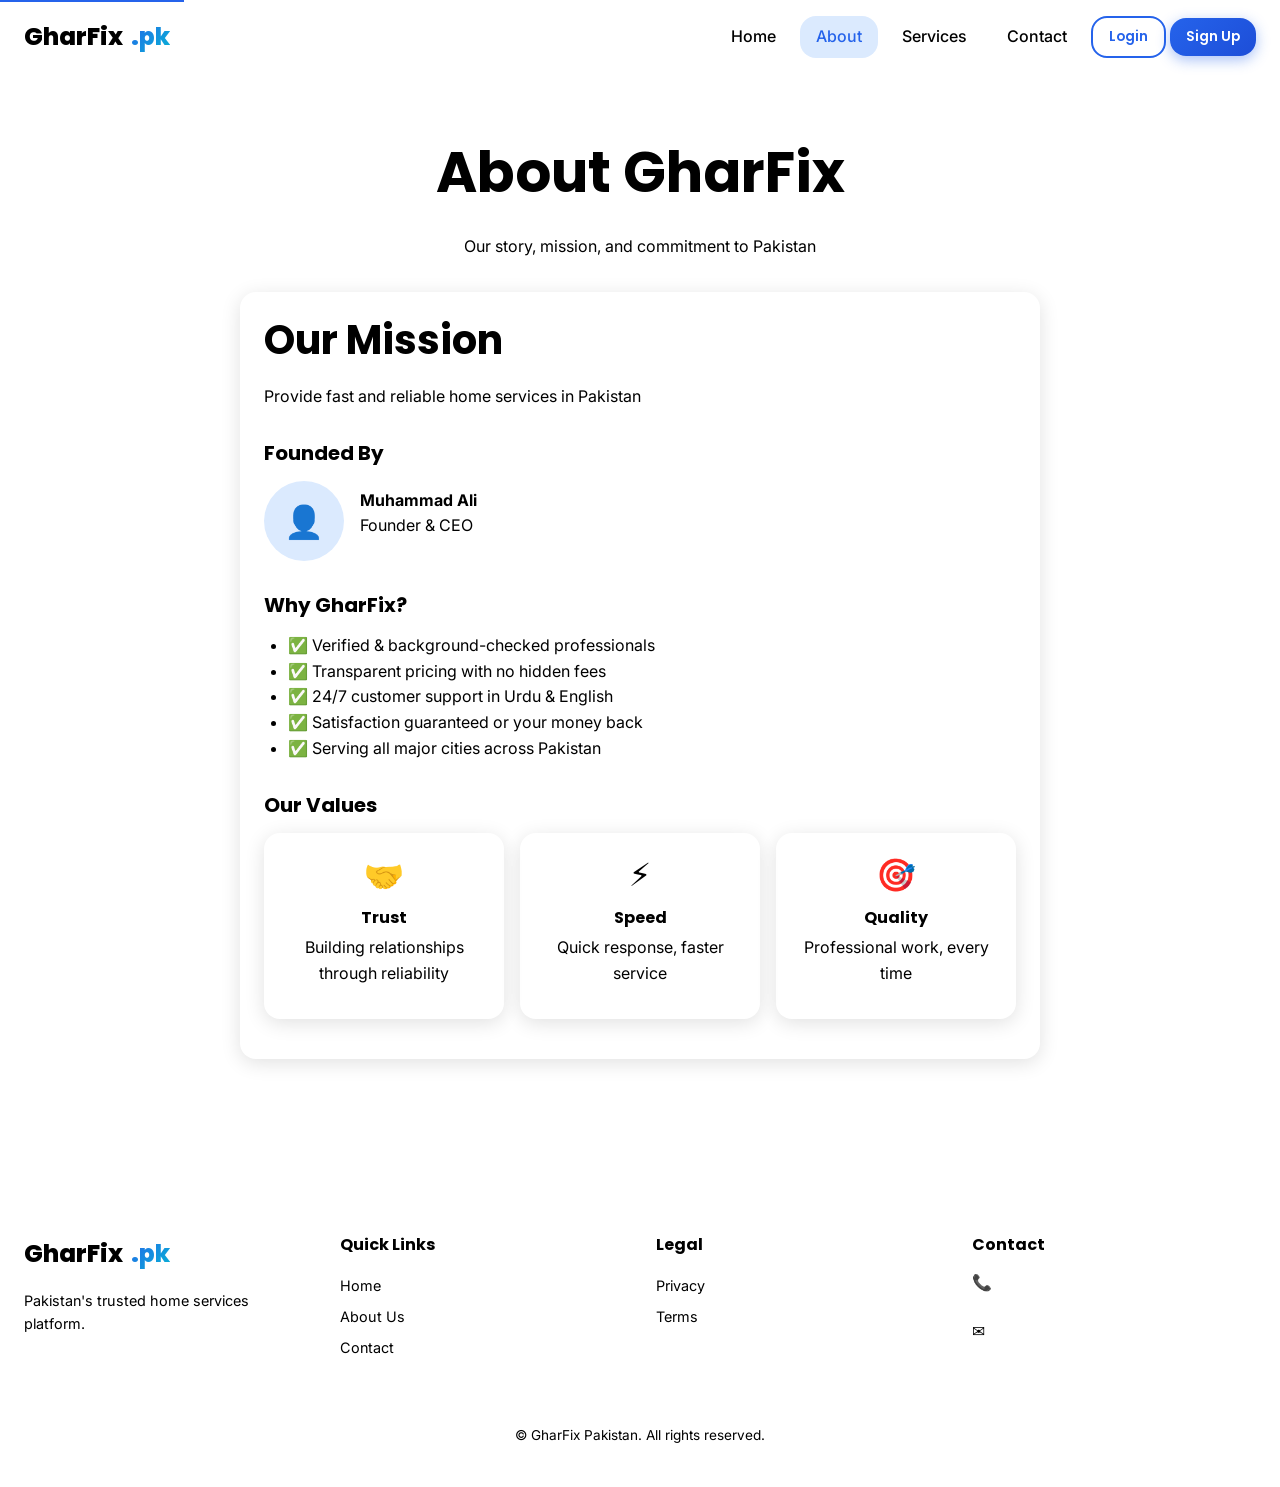
==== about.html @ e9ee690d "Create about.html" ====
<!DOCTYPE html>
<html lang="en-PK">
<head>
  <meta charset="UTF-8">
  <meta name="viewport" content="width=device-width, initial-scale=1.0">
  <title>About Us – GharFix Pakistan</title>
  <meta name="description" content="Learn about GharFix Pakistan's mission to provide fast, reliable home services across Pakistan.">
  
  <link rel="icon" type="image/png" href="assets/images/favicon.png">
  <link href="https://fonts.googleapis.com/css2?family=Inter:wght@400;500;600;700&family=Poppins:wght@600;700;800&display=swap" rel="stylesheet">
  <link rel="stylesheet" href="style.css">
</head>
<body>
  <a href="#main" class="skip-link">Skip to main content</a>
  <div id="toast" role="status" aria-live="polite"></div>
  
  <!-- Navigation (Same as index.html - copy navbar section) -->
  <nav class="navbar" role="navigation" aria-label="Main navigation">
    <div class="container nav-container">
      <a href="index.html" class="logo">
        <img src="assets/images/logo.png" alt="GharFix" class="logo-img" onerror="this.style.display='none'">
        GharFix<span>.pk</span>
      </a>
      <button class="mobile-toggle" id="mobileToggle" aria-label="Toggle menu">☰</button>
      <div class="nav-links" id="navLinks">
        <a href="index.html" class="nav-link">Home</a>
        <a href="about.html" class="nav-link active">About</a>
        <a href="index.html#services" class="nav-link">Services</a>
        <a href="contact.html" class="nav-link">Contact</a>
        <span id="guestNav">
          <a href="login.html" class="btn btn-sm btn-outline">Login</a>
          <a href="signup.html" class="btn btn-sm btn-primary">Sign Up</a>
        </span>
        <span id="userNav" class="hidden">
          <a href="dashboard.html" class="nav-link">Dashboard</a>
          <a href="profile.html" class="nav-link" id="userName">Profile</a>
          <a href="admin-dashboard.html" id="adminLink" class="nav-link hidden">Admin</a>
          <button class="btn btn-sm btn-outline" id="themeToggle">🌓</button>
          <a href="#" id="logoutBtn" class="btn btn-sm btn-danger">Logout</a>
        </span>
      </div>
    </div>
  </nav>
  
  <main id="main">
    <section class="section">
      <div class="container">
        <div class="text-center mb-4">
          <h1>About GharFix</h1>
          <p class="text-muted">Our story, mission, and commitment to Pakistan</p>
        </div>
        
        <div class="card glass" style="max-width: 800px; margin: 0 auto;">
          <h2>Our Mission</h2>
          <p id="founderMission" class="text-muted">Provide fast and reliable home services in Pakistan</p>
          
          <h3 class="mt-4">Founded By</h3>
          <div style="display: flex; align-items: center; gap: 1rem; margin: 1rem 0;">
            <div style="width: 80px; height: 80px; border-radius: 50%; background: var(--primary-light); display: flex; align-items: center; justify-content: center; font-size: 2rem;">👤</div>
            <div>
              <strong id="founderName">Muhammad Ali</strong>
              <p class="text-muted mb-0">Founder & CEO</p>
            </div>
          </div>
          
          <h3 class="mt-4">Why GharFix?</h3>
          <ul style="padding-left: 1.5rem; margin: 1rem 0;">
            <li>✅ Verified & background-checked professionals</li>
            <li>✅ Transparent pricing with no hidden fees</li>
            <li>✅ 24/7 customer support in Urdu & English</li>
            <li>✅ Satisfaction guaranteed or your money back</li>
            <li>✅ Serving all major cities across Pakistan</li>
          </ul>
          
          <h3 class="mt-4">Our Values</h3>
          <div style="display: grid; grid-template-columns: repeat(auto-fit, minmax(200px, 1fr)); gap: 1rem; margin: 1rem 0;">
            <div class="card" style="text-align: center; padding: 1rem;">
              <span style="font-size: 2rem;">🤝</span>
              <h4 style="margin: 0.5rem 0;">Trust</h4>
              <p class="text-muted text-sm mb-0">Building relationships through reliability</p>
            </div>
            <div class="card" style="text-align: center; padding: 1rem;">
              <span style="font-size: 2rem;">⚡</span>
              <h4 style="margin: 0.5rem 0;">Speed</h4>
              <p class="text-muted text-sm mb-0">Quick response, faster service</p>
            </div>
            <div class="card" style="text-align: center; padding: 1rem;">
              <span style="font-size: 2rem;">🎯</span>
              <h4 style="margin: 0.5rem 0;">Quality</h4>
              <p class="text-muted text-sm mb-0">Professional work, every time</p>
            </div>
          </div>
        </div>
      </div>
    </section>
  </main>
  
  <!-- Footer (Same as index.html) -->
  <footer class="footer">
    <div class="container">
      <div class="footer-grid">
        <div class="footer-brand">
          <a href="index.html" class="logo">GharFix<span>.pk</span></a>
          <p>Pakistan's trusted home services platform.</p>
        </div>
        <div class="footer-links">
          <h4>Quick Links</h4>
          <a href="index.html">Home</a>
          <a href="about.html">About Us</a>
          <a href="contact.html">Contact</a>
        </div>
        <div class="footer-links">
          <h4>Legal</h4>
          <a href="privacy.html">Privacy</a>
          <a href="terms.html">Terms</a>
        </div>
        <div class="footer-links">
          <h4>Contact</h4>
          <p>📞 <a href="tel:+923441695860" data-phone></a></p>
          <p>✉️ <a href="mailto:muhammadalikn53@gmail.com" data-email></a></p>
        </div>
      </div>
      <div class="footer-bottom">
        <p>&copy; <span id="currentYear"></span> GharFix Pakistan. All rights reserved.</p>
      </div>
    </div>
  </footer>
  
  <script type="module">
    import { initFirebase } from './app.js';
    await initFirebase();
    import { initApp } from './app.js';
    document.getElementById('currentYear').textContent = new Date().getFullYear();
  </script>
  <script type="module" src="app.js"></script>
</body>
</html>
---- style.css ----
/* ========================================
   GHARFIX PAKISTAN - Premium SaaS UI
   Uber/Airbnb Style with Glassmorphism
   ======================================== */

:root {
  /* Brand Colors */
  --primary: #2563EB;
  --primary-dark: #1D4ED8;
  --primary-light: #DBEAFE;
  --accent: #06B6D4;
  --accent-dark: #0891B2;
  
  /* Dark Theme */
  --dark-bg: #0F172A;
  --dark-surface: #1E293B;
  --dark-border: #334155;
  --dark-text: #F1F5F9;
  --dark-text-sec: #94A3B8;
  
  /* Light Theme */
  --light-bg: #F8FAFC;
  --light-surface: #FFFFFF;
  --light-border: #E2E8F0;
  --light-text: #0F172A;
  --light-text-sec: #64748B;
  
  /* Glassmorphism */
  --glass-bg: rgba(255, 255, 255, 0.1);
  --glass-border: rgba(255, 255, 255, 0.2);
  --glass-shadow: 0 8px 32px rgba(0, 0, 0, 0.1);
  
  /* UI Variables */
  --radius: 16px;
  --radius-lg: 24px;
  --shadow-sm: 0 2px 8px rgba(0, 0, 0, 0.08);
  --shadow: 0 4px 20px rgba(0, 0, 0, 0.12);
  --shadow-lg: 0 8px 40px rgba(0, 0, 0, 0.2);
  --transition: all 0.3s cubic-bezier(0.4, 0, 0.2, 1);
  
  /* Typography */
  --font-display: 'Poppins', system-ui, -apple-system, sans-serif;
  --font-body: 'Inter', system-ui, -apple-system, sans-serif;
}

/* Dark Theme Override */
[data-theme="dark"] {
  --bg: var(--dark-bg);
  --surface: var(--dark-surface);
  --border: var(--dark-border);
  --text: var(--dark-text);
  --text-sec: var(--dark-text-sec);
  --glass-bg: rgba(30, 41, 59, 0.7);
  --glass-border: rgba(51, 65, 85, 0.5);
}

[data-theme="light"] {
  --bg: var(--light-bg);
  --surface: var(--light-surface);
  --border: var(--light-border);
  --text: var(--light-text);
  --text-sec: var(--light-text-sec);
}

/* Base Reset */
*, *::before, *::after {
  box-sizing: border-box;
  margin: 0;
  padding: 0;
}

html {
  scroll-behavior: smooth;
  scroll-padding-top: 80px;
}

body {
  font-family: var(--font-body);
  background: var(--bg);
  color: var(--text);
  line-height: 1.6;
  transition: var(--transition);
  min-height: 100vh;
  -webkit-font-smoothing: antialiased;
}

/* Typography */
h1, h2, h3, h4, h5, h6 {
  font-family: var(--font-display);
  font-weight: 700;
  line-height: 1.2;
  margin-bottom: 0.5em;
}

h1 { font-size: clamp(2rem, 5vw, 3.5rem); }
h2 { font-size: clamp(1.5rem, 4vw, 2.5rem); }
h3 { font-size: 1.25rem; }

p { margin-bottom: 1rem; color: var(--text-sec); }

a {
  color: var(--primary);
  text-decoration: none;
  transition: var(--transition);
}

a:hover { color: var(--primary-dark); }

/* Utility Classes */
.container {
  width: 100%;
  max-width: 1280px;
  margin: 0 auto;
  padding: 0 1.5rem;
}

.text-center { text-align: center; }
.text-primary { color: var(--primary); }
.text-accent { color: var(--accent); }
.text-muted { color: var(--text-sec); }
.font-display { font-family: var(--font-display); }

.hidden { display: none !important; }
.sr-only {
  position: absolute;
  width: 1px;
  height: 1px;
  padding: 0;
  margin: -1px;
  overflow: hidden;
  clip: rect(0, 0, 0, 0);
  white-space: nowrap;
  border: 0;
}

/* Spacing */
.section { padding: 4rem 0; }
.section-sm { padding: 2.5rem 0; }
.mb-1 { margin-bottom: 0.5rem; }
.mb-2 { margin-bottom: 1rem; }
.mb-3 { margin-bottom: 1.5rem; }
.mb-4 { margin-bottom: 2rem; }
.mt-1 { margin-top: 0.5rem; }
.mt-2 { margin-top: 1rem; }
.mt-3 { margin-top: 1.5rem; }
.mt-4 { margin-top: 2rem; }

/* Glassmorphism Cards */
.glass {
  background: var(--glass-bg);
  backdrop-filter: blur(12px);
  -webkit-backdrop-filter: blur(12px);
  border: 1px solid var(--glass-border);
  border-radius: var(--radius);
  box-shadow: var(--glass-shadow);
}

.card {
  background: var(--surface);
  border: 1px solid var(--border);
  border-radius: var(--radius);
  padding: 1.5rem;
  box-shadow: var(--shadow);
  transition: var(--transition);
}

.card:hover {
  transform: translateY(-4px);
  box-shadow: var(--shadow-lg);
}

/* Buttons */
.btn {
  display: inline-flex;
  align-items: center;
  justify-content: center;
  gap: 0.5rem;
  padding: 0.75rem 1.5rem;
  font-family: var(--font-display);
  font-weight: 600;
  font-size: 0.95rem;
  border-radius: var(--radius);
  border: none;
  cursor: pointer;
  transition: var(--transition);
  text-decoration: none;
}

.btn-primary {
  background: linear-gradient(135deg, var(--primary), var(--primary-dark));
  color: white;
  box-shadow: 0 4px 14px rgba(37, 99, 235, 0.4);
}

.btn-primary:hover {
  transform: translateY(-2px);
  box-shadow: 0 6px 20px rgba(37, 99, 235, 0.6);
}

.btn-accent {
  background: linear-gradient(135deg, var(--accent), var(--accent-dark));
  color: white;
}

.btn-outline {
  background: transparent;
  border: 2px solid var(--primary);
  color: var(--primary);
}

.btn-outline:hover {
  background: var(--primary);
  color: white;
}

.btn-whatsapp {
  background: #25D366;
  color: white;
}

.btn-whatsapp:hover {
  background: #128C7E;
  transform: translateY(-2px);
}

.btn-sm { padding: 0.5rem 1rem; font-size: 0.85rem; }
.btn-lg { padding: 1rem 2rem; font-size: 1.1rem; }
.btn-block { width: 100%; }

/* Navbar */
.navbar {
  position: sticky;
  top: 0;
  z-index: 1000;
  background: var(--glass-bg);
  backdrop-filter: blur(20px);
  -webkit-backdrop-filter: blur(20px);
  border-bottom: 1px solid var(--glass-border);
  padding: 1rem 0;
  transition: var(--transition);
}

.navbar.scrolled {
  padding: 0.75rem 0;
  background: var(--surface);
  box-shadow: var(--shadow);
}

.nav-container {
  display: flex;
  justify-content: space-between;
  align-items: center;
}

.logo {
  display: flex;
  align-items: center;
  gap: 0.5rem;
  font-family: var(--font-display);
  font-weight: 800;
  font-size: 1.5rem;
  color: var(--text);
}

.logo-img {
  height: 40px;
  width: auto;
  object-fit: contain;
}

.logo span {
  background: linear-gradient(135deg, var(--primary), var(--accent));
  -webkit-background-clip: text;
  -webkit-text-fill-color: transparent;
}

.nav-links {
  display: flex;
  align-items: center;
  gap: 0.5rem;
}

.nav-link {
  padding: 0.5rem 1rem;
  border-radius: var(--radius);
  font-weight: 500;
  color: var(--text);
  transition: var(--transition);
}

.nav-link:hover, .nav-link.active {
  background: var(--primary-light);
  color: var(--primary);
}

.nav-actions {
  display: flex;
  align-items: center;
  gap: 0.5rem;
}

.theme-toggle {
  background: none;
  border: none;
  font-size: 1.25rem;
  cursor: pointer;
  color: var(--text);
  padding: 0.5rem;
  border-radius: 50%;
  transition: var(--transition);
}

.theme-toggle:hover {
  background: var(--border);
}

.mobile-toggle {
  display: none;
  background: none;
  border: none;
  font-size: 1.5rem;
  cursor: pointer;
  color: var(--text);
}

/* Hero Section */
.hero {
  position: relative;
  padding: 6rem 0 4rem;
  overflow: hidden;
}

.hero::before {
  content: '';
  position: absolute;
  inset: 0;
  background: radial-gradient(ellipse at top, var(--primary-light) 0%, transparent 70%);
  opacity: 0.5;
  pointer-events: none;
}

.hero-content {
  position: relative;
  display: grid;
  gap: 2rem;
  align-items: center;
}

.hero-text h1 {
  margin-bottom: 1rem;
  background: linear-gradient(135deg, var(--text), var(--primary));
  -webkit-background-clip: text;
  -webkit-text-fill-color: transparent;
}

.hero-text p {
  font-size: 1.25rem;
  max-width: 600px;
  margin-bottom: 2rem;
}

.hero-cta {
  display: flex;
  gap: 1rem;
  flex-wrap: wrap;
}

.hero-image {
  position: relative;
  border-radius: var(--radius-lg);
  overflow: hidden;
  box-shadow: var(--shadow-lg);
}

.hero-image img {
  width: 100%;
  height: auto;
  display: block;
  transition: var(--transition);
}

.hero-image:hover img {
  transform: scale(1.02);
}

/* Services Grid */
.services-grid {
  display: grid;
  grid-template-columns: repeat(auto-fit, minmax(160px, 1fr));
  gap: 1rem;
  margin-top: 2rem;
}

.service-card {
  text-align: center;
  padding: 1.5rem 1rem;
  cursor: pointer;
  transition: var(--transition);
}

.service-card:hover {
  transform: translateY(-4px);
  border-color: var(--primary);
}

.service-icon {
  font-size: 2.5rem;
  margin-bottom: 0.75rem;
  display: block;
}

.service-name {
  font-weight: 600;
  font-size: 0.95rem;
}

/* Workers Grid */
.workers-grid {
  display: grid;
  grid-template-columns: repeat(auto-fit, minmax(280px, 1fr));
  gap: 1.5rem;
  margin-top: 2rem;
}

.worker-card {
  display: flex;
  flex-direction: column;
  gap: 1rem;
}

.worker-header {
  display: flex;
  align-items: center;
  gap: 1rem;
}

.worker-avatar {
  width: 60px;
  height: 60px;
  border-radius: 50%;
  object-fit: cover;
  border: 3px solid var(--primary);
  background: var(--border);
}

.worker-info h4 {
  margin: 0;
  font-size: 1.1rem;
}

.worker-info .text-muted {
  font-size: 0.9rem;
  margin: 0;
}

.worker-badge {
  padding: 0.25rem 0.75rem;
  border-radius: 20px;
  font-size: 0.75rem;
  font-weight: 600;
  text-transform: uppercase;
}

.badge-available {
  background: #D1FAE5;
  color: #059669;
}

.badge-busy {
  background: #FEE2E2;
  color: #DC2626;
}

.worker-actions {
  display: flex;
  gap: 0.5rem;
  margin-top: auto;
}

/* Forms */
.form {
  display: flex;
  flex-direction: column;
  gap: 1rem;
  max-width: 500px;
  margin: 0 auto;
}

.form-group {
  display: flex;
  flex-direction: column;
  gap: 0.5rem;
}

.form-group label {
  font-weight: 500;
  font-size: 0.9rem;
  color: var(--text-sec);
}

.form-control {
  padding: 0.875rem 1rem;
  border: 2px solid var(--border);
  border-radius: var(--radius);
  background: var(--surface);
  color: var(--text);
  font-family: inherit;
  font-size: 1rem;
  transition: var(--transition);
}

.form-control:focus {
  outline: none;
  border-color: var(--primary);
  box-shadow: 0 0 0 4px var(--primary-light);
}

.form-control::placeholder {
  color: var(--text-sec);
}

select.form-control {
  appearance: none;
  background-image: url("data:image/svg+xml,%3Csvg xmlns='http://www.w3.org/2000/svg' fill='none' viewBox='0 0 24 24' stroke='%2364748B'%3E%3Cpath stroke-linecap='round' stroke-linejoin='round' stroke-width='2' d='M19 9l-7 7-7-7'%3E%3C/path%3E%3C/svg%3E");
  background-repeat: no-repeat;
  background-position: right 1rem center;
  background-size: 1rem;
  padding-right: 2.5rem;
}

/* Auth Pages */
.auth-container {
  min-height: calc(100vh - 200px);
  display: flex;
  align-items: center;
  justify-content: center;
  padding: 2rem 0;
}

.auth-card {
  width: 100%;
  max-width: 420px;
  padding: 2rem;
}

.auth-card h2 {
  text-align: center;
  margin-bottom: 1.5rem;
}

.auth-footer {
  text-align: center;
  margin-top: 1.5rem;
  font-size: 0.9rem;
}

.auth-footer a {
  font-weight: 500;
}

/* Dashboard */
.dashboard-header {
  display: flex;
  justify-content: space-between;
  align-items: center;
  margin-bottom: 2rem;
  flex-wrap: wrap;
  gap: 1rem;
}

.dashboard-grid {
  display: grid;
  grid-template-columns: repeat(auto-fit, minmax(300px, 1fr));
  gap: 1.5rem;
}

.dashboard-card {
  padding: 1.5rem;
}

.dashboard-card h3 {
  margin-bottom: 1rem;
  display: flex;
  align-items: center;
  gap: 0.5rem;
}

/* Tables */
.table-container {
  overflow-x: auto;
  margin-top: 1rem;
}

.data-table {
  width: 100%;
  border-collapse: collapse;
  background: var(--surface);
  border-radius: var(--radius);
  overflow: hidden;
}

.data-table th,
.data-table td {
  padding: 1rem;
  text-align: left;
  border-bottom: 1px solid var(--border);
}

.data-table th {
  background: var(--bg);
  font-weight: 600;
  color: var(--text-sec);
  font-size: 0.85rem;
  text-transform: uppercase;
}

.data-table tr:hover {
  background: var(--bg);
}

.data-table .actions {
  display: flex;
  gap: 0.5rem;
}

.data-table .actions button {
  padding: 0.4rem 0.8rem;
  font-size: 0.8rem;
}

/* Footer */
.footer {
  background: var(--surface);
  border-top: 1px solid var(--border);
  padding: 3rem 0 1.5rem;
  margin-top: 4rem;
}

.footer-grid {
  display: grid;
  grid-template-columns: repeat(auto-fit, minmax(200px, 1fr));
  gap: 2rem;
  margin-bottom: 2rem;
}

.footer-brand .logo {
  margin-bottom: 1rem;
}

.footer-brand p {
  font-size: 0.9rem;
}

.footer-links h4 {
  margin-bottom: 1rem;
  font-size: 1rem;
}

.footer-links a {
  display: block;
  padding: 0.25rem 0;
  font-size: 0.9rem;
  color: var(--text-sec);
}

.footer-links a:hover {
  color: var(--primary);
}

.social-links {
  display: flex;
  gap: 0.75rem;
  margin-top: 1rem;
}

.social-link {
  width: 40px;
  height: 40px;
  border-radius: 50%;
  background: var(--bg);
  display: flex;
  align-items: center;
  justify-content: center;
  color: var(--text);
  transition: var(--transition);
  font-size: 1.1rem;
}

.social-link:hover {
  background: var(--primary);
  color: white;
  transform: translateY(-2px);
}

.footer-bottom {
  text-align: center;
  padding-top: 1.5rem;
  border-top: 1px solid var(--border);
  font-size: 0.85rem;
  color: var(--text-sec);
}

/* Toast Notifications */
.toast {
  position: fixed;
  bottom: 1.5rem;
  right: 1.5rem;
  padding: 1rem 1.5rem;
  background: var(--surface);
  border-left: 4px solid var(--primary);
  border-radius: var(--radius);
  box-shadow: var(--shadow-lg);
  z-index: 9999;
  transform: translateX(calc(100% + 2rem));
  transition: transform 0.3s ease;
  max-width: 350px;
}

.toast.show {
  transform: translateX(0);
}

.toast.success { border-color: #10B981; }
.toast.error { border-color: #EF4444; }
.toast.warning { border-color: #F59E0B; }

/* Animations */
@keyframes fadeIn {
  from { opacity: 0; transform: translateY(20px); }
  to { opacity: 1; transform: translateY(0); }
}

@keyframes slideIn {
  from { opacity: 0; transform: translateX(-20px); }
  to { opacity: 1; transform: translateX(0); }
}

.animate-fade {
  animation: fadeIn 0.5s ease forwards;
}

.animate-slide {
  animation: slideIn 0.4s ease forwards;
}

/* Loading States */
.loading {
  display: inline-block;
  width: 20px;
  height: 20px;
  border: 3px solid var(--border);
  border-top-color: var(--primary);
  border-radius: 50%;
  animation: spin 1s linear infinite;
}

@keyframes spin {
  to { transform: rotate(360deg); }
}

/* Responsive Design */
@media (max-width: 1024px) {
  .hero-content {
    grid-template-columns: 1fr;
    text-align: center;
  }
  
  .hero-text p {
    margin-left: auto;
    margin-right: auto;
  }
  
  .hero-cta {
    justify-content: center;
  }
}

@media (max-width: 768px) {
  .nav-links {
    position: fixed;
    top: 70px;
    left: 0;
    right: 0;
    background: var(--surface);
    flex-direction: column;
    padding: 1rem;
    gap: 0;
    border-bottom: 1px solid var(--border);
    transform: translateY(-100%);
    opacity: 0;
    transition: var(--transition);
    pointer-events: none;
  }
  
  .nav-links.active {
    transform: translateY(0);
    opacity: 1;
    pointer-events: all;
  }
  
  .nav-link {
    width: 100%;
    padding: 0.75rem 1rem;
    border-radius: 0;
    border-bottom: 1px solid var(--border);
  }
  
  .mobile-toggle {
    display: block;
  }
  
  .section {
    padding: 3rem 0;
  }
  
  .services-grid {
    grid-template-columns: repeat(2, 1fr);
  }
  
  .workers-grid {
    grid-template-columns: 1fr;
  }
  
  .dashboard-grid {
    grid-template-columns: 1fr;
  }
  
  .footer-grid {
    grid-template-columns: 1fr;
    text-align: center;
  }
  
  .social-links {
    justify-content: center;
  }
}

@media (max-width: 480px) {
  .services-grid {
    grid-template-columns: repeat(2, 1fr);
    gap: 0.75rem;
  }
  
  .service-card {
    padding: 1rem 0.5rem;
  }
  
  .service-icon {
    font-size: 2rem;
  }
  
  .btn {
    padding: 0.625rem 1.25rem;
    font-size: 0.9rem;
  }
  
  .btn-lg {
    padding: 0.875rem 1.75rem;
    font-size: 1rem;
  }
}

/* Print Styles */
@media print {
  .navbar, .footer, .btn, .no-print {
    display: none !important;
  }
  
  body {
    background: white;
    color: black;
  }
  
  .card, .glass {
    box-shadow: none;
    border: 1px solid #ccc;
  }
}

/* Accessibility */
@media (prefers-reduced-motion: reduce) {
  *, *::before, *::after {
    animation-duration: 0.01ms !important;
    animation-iteration-count: 1 !important;
    transition-duration: 0.01ms !important;
  }
  
  html {
    scroll-behavior: auto;
  }
}

:focus-visible {
  outline: 2px solid var(--primary);
  outline-offset: 2px;
}

/* Image Placeholder */
.img-placeholder {
  background: linear-gradient(135deg, var(--border), var(--primary-light));
  display: flex;
  align-items: center;
  justify-content: center;
  color: var(--text-sec);
  font-size: 2rem;
}

/* Skip Link */
.skip-link {
  position: absolute;
  top: -40px;
  left: 0;
  background: var(--primary);
  color: white;
  padding: 0.5rem 1rem;
  z-index: 10000;
  transition: top 0.3s;
}

.skip-link:focus {
  top: 0;
}
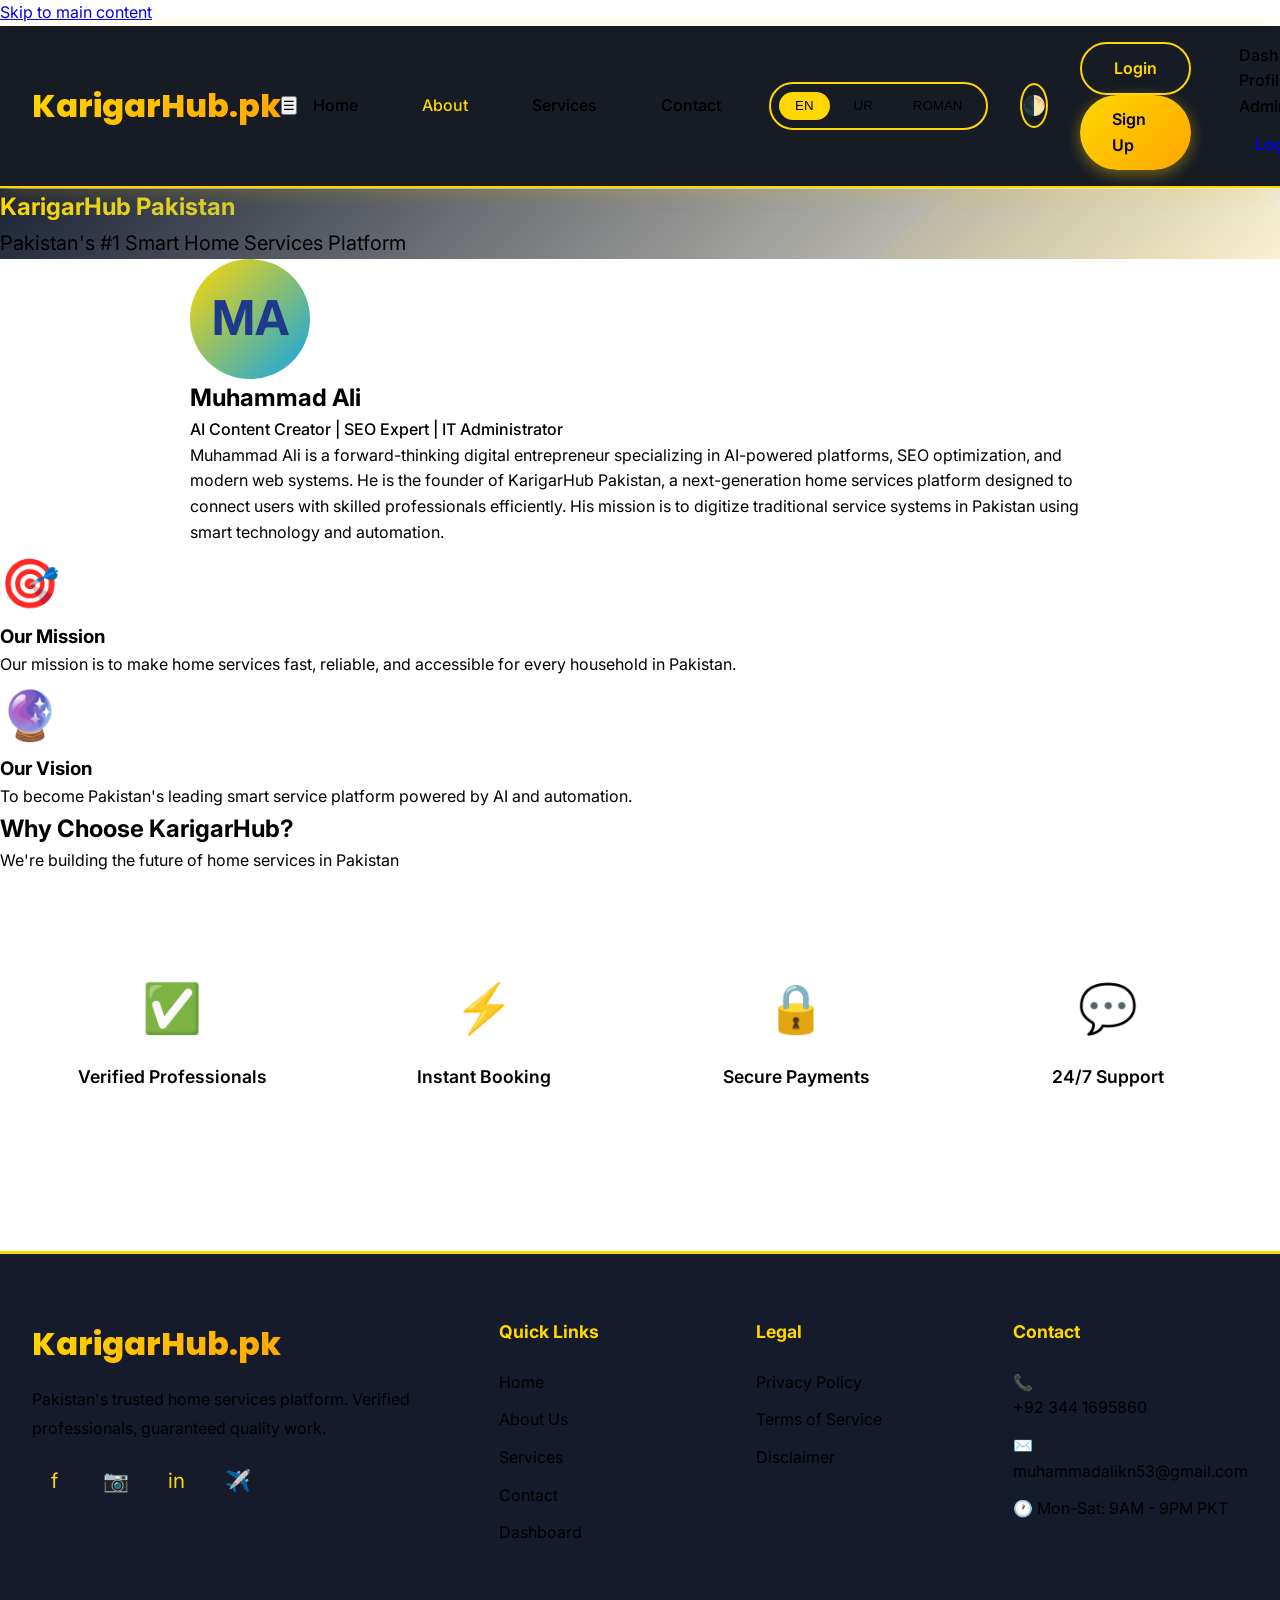
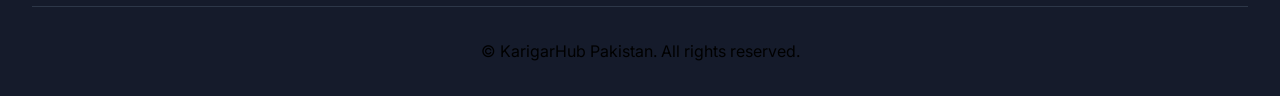
==== commit e52a7e44: "Update about.html" ====
--- a/about.html
+++ b/about.html
@@ -1,137 +1,177 @@
 <!DOCTYPE html>
-<html lang="en-PK">
+<html lang="en-GB" dir="ltr">
 <head>
   <meta charset="UTF-8">
   <meta name="viewport" content="width=device-width, initial-scale=1.0">
-  <title>About Us – GharFix Pakistan</title>
-  <meta name="description" content="Learn about GharFix Pakistan's mission to provide fast, reliable home services across Pakistan.">
-  
+  <title>About Us – KarigarHub Pakistan</title>
+  <meta name="description" content="Learn about KarigarHub Pakistan's mission to connect homeowners with verified professionals using AI and smart technology.">
+  <meta name="keywords" content="karigarhub, about, muhammad ali, founder, home services pakistan">
+  <meta name="author" content="Muhammad Ali">
+  <meta name="robots" content="index, follow">
+  <meta property="og:title" content="About Us – KarigarHub Pakistan">
+  <meta property="og:description" content="Pakistan's #1 Smart Home Services Platform founded by Muhammad Ali.">
+  <meta property="og:type" content="website">
+  <meta property="og:url" content="https://karigarhub-pakistan.firebaseapp.com/about.html">
   <link rel="icon" type="image/png" href="assets/images/favicon.png">
-  <link href="https://fonts.googleapis.com/css2?family=Inter:wght@400;500;600;700&family=Poppins:wght@600;700;800&display=swap" rel="stylesheet">
+  <link rel="apple-touch-icon" href="assets/images/apple-touch-icon.png">
+  <link rel="preconnect" href="https://fonts.googleapis.com">
+  <link rel="preconnect" href="https://fonts.gstatic.com" crossorigin>
+  <link href="https://fonts.googleapis.com/css2?family=Inter:wght@400;500;600;700&family=Poppins:wght@600;700;800&family=Noto+Nastaliq+Urdu:wght@400;700&display=swap" rel="stylesheet">
   <link rel="stylesheet" href="style.css">
+  <script type="application/ld+json">
+  {"@context":"https://schema.org","@type":"Organization","name":"KarigarHub Pakistan","url":"https://karigarhub-pakistan.firebaseapp.com","founder":{"@type":"Person","name":"Muhammad Ali"}}
+  </script>
 </head>
 <body>
   <a href="#main" class="skip-link">Skip to main content</a>
   <div id="toast" role="status" aria-live="polite"></div>
   
-  <!-- Navigation (Same as index.html - copy navbar section) -->
   <nav class="navbar" role="navigation" aria-label="Main navigation">
-    <div class="container nav-container">
-      <a href="index.html" class="logo">
-        <img src="assets/images/logo.png" alt="GharFix" class="logo-img" onerror="this.style.display='none'">
-        GharFix<span>.pk</span>
+    <div class="nav-container">
+      <a href="index.html" class="logo" aria-label="KarigarHub Home">
+        <img src="assets/images/logo.png" alt="KarigarHub" class="logo-img" onerror="this.style.display='none'">
+        KarigarHub.pk
       </a>
-      <button class="mobile-toggle" id="mobileToggle" aria-label="Toggle menu">☰</button>
+      <button class="mobile-toggle" id="mobileToggle" aria-label="Toggle menu" aria-expanded="false">☰</button>
       <div class="nav-links" id="navLinks">
-        <a href="index.html" class="nav-link">Home</a>
-        <a href="about.html" class="nav-link active">About</a>
-        <a href="index.html#services" class="nav-link">Services</a>
-        <a href="contact.html" class="nav-link">Contact</a>
+        <a href="index.html" class="nav-link" data-i18n="home">Home</a>
+        <a href="about.html" class="nav-link active" data-i18n="about">About</a>
+        <a href="index.html#services" class="nav-link" data-i18n="services">Services</a>
+        <a href="contact.html" class="nav-link" data-i18n="contact">Contact</a>
+        <div class="lang-toggle">
+          <button class="lang-btn active" data-lang="en">EN</button>
+          <button class="lang-btn" data-lang="ur">UR</button>
+          <button class="lang-btn" data-lang="roman">ROMAN</button>
+        </div>
+        <button class="theme-toggle" id="themeToggle" aria-label="Toggle dark mode">🌓</button>
         <span id="guestNav">
-          <a href="login.html" class="btn btn-sm btn-outline">Login</a>
-          <a href="signup.html" class="btn btn-sm btn-primary">Sign Up</a>
+          <a href="login.html" class="btn btn-sm btn-outline" data-i18n="login">Login</a>
+          <a href="signup.html" class="btn btn-sm btn-primary" data-i18n="signup">Sign Up</a>
         </span>
         <span id="userNav" class="hidden">
-          <a href="dashboard.html" class="nav-link">Dashboard</a>
+          <a href="dashboard.html" class="nav-link" data-i18n="dashboard">Dashboard</a>
           <a href="profile.html" class="nav-link" id="userName">Profile</a>
-          <a href="admin-dashboard.html" id="adminLink" class="nav-link hidden">Admin</a>
-          <button class="btn btn-sm btn-outline" id="themeToggle">🌓</button>
-          <a href="#" id="logoutBtn" class="btn btn-sm btn-danger">Logout</a>
+          <a href="admin-dashboard.html" id="adminLink" class="nav-link hidden" data-i18n="admin">Admin</a>
+          <a href="#" id="logoutBtn" class="btn btn-sm btn-danger" data-i18n="logout">Logout</a>
         </span>
       </div>
     </div>
   </nav>
   
   <main id="main">
+    <!-- Hero Section -->
+    <section class="hero" style="padding: var(--space-12) 0; background: linear-gradient(135deg, rgba(15,23,42,0.95), rgba(212,175,55,0.15));">
+      <div class="container text-center">
+        <h1 class="animate-fade" style="background: linear-gradient(135deg, var(--primary), var(--accent)); -webkit-background-clip: text; -webkit-text-fill-color: transparent;">KarigarHub Pakistan</h1>
+        <p class="text-muted mt-2 animate-fade" style="animation-delay: 0.2s; font-size: 1.25rem;">Pakistan's #1 Smart Home Services Platform</p>
+      </div>
+    </section>
+    
+    <!-- Founder Section -->
+    <section class="section">
+      <div class="container">
+        <div class="card glass" style="max-width: 900px; margin: 0 auto; padding: var(--space-8);">
+          <div style="display: flex; align-items: center; gap: var(--space-6); flex-wrap: wrap;">
+            <div style="width: 120px; height: 120px; border-radius: 50%; background: linear-gradient(135deg, var(--primary), var(--accent)); display: flex; align-items: center; justify-content: center; font-size: 3rem; color: var(--secondary); font-weight: 700; flex-shrink: 0;">MA</div>
+            <div>
+              <h2 id="founderName">Muhammad Ali</h2>
+              <p class="text-primary font-display" id="founderTitle" style="font-weight: 500;">AI Content Creator | SEO Expert | IT Administrator</p>
+              <p class="text-muted mt-2" id="founderBio">Muhammad Ali is a forward-thinking digital entrepreneur specializing in AI-powered platforms, SEO optimization, and modern web systems. He is the founder of KarigarHub Pakistan, a next-generation home services platform designed to connect users with skilled professionals efficiently. His mission is to digitize traditional service systems in Pakistan using smart technology and automation.</p>
+            </div>
+          </div>
+        </div>
+      </div>
+    </section>
+    
+    <!-- Mission & Vision -->
+    <section class="section" style="background: var(--surface-alt);">
+      <div class="container">
+        <div class="dashboard-grid">
+          <div class="card glass text-center">
+            <span style="font-size: 3rem; display: block; margin-bottom: var(--space-3);">🎯</span>
+            <h3>Our Mission</h3>
+            <p class="text-muted">Our mission is to make home services fast, reliable, and accessible for every household in Pakistan.</p>
+          </div>
+          <div class="card glass text-center">
+            <span style="font-size: 3rem; display: block; margin-bottom: var(--space-3);">🔮</span>
+            <h3>Our Vision</h3>
+            <p class="text-muted">To become Pakistan's leading smart service platform powered by AI and automation.</p>
+          </div>
+        </div>
+      </div>
+    </section>
+    
+    <!-- Values -->
     <section class="section">
       <div class="container">
         <div class="text-center mb-4">
-          <h1>About GharFix</h1>
-          <p class="text-muted">Our story, mission, and commitment to Pakistan</p>
+          <h2>Why Choose KarigarHub?</h2>
+          <p class="text-muted">We're building the future of home services in Pakistan</p>
         </div>
-        
-        <div class="card glass" style="max-width: 800px; margin: 0 auto;">
-          <h2>Our Mission</h2>
-          <p id="founderMission" class="text-muted">Provide fast and reliable home services in Pakistan</p>
-          
-          <h3 class="mt-4">Founded By</h3>
-          <div style="display: flex; align-items: center; gap: 1rem; margin: 1rem 0;">
-            <div style="width: 80px; height: 80px; border-radius: 50%; background: var(--primary-light); display: flex; align-items: center; justify-content: center; font-size: 2rem;">👤</div>
-            <div>
-              <strong id="founderName">Muhammad Ali</strong>
-              <p class="text-muted mb-0">Founder & CEO</p>
-            </div>
+        <div class="services-grid">
+          <div class="service-card glass">
+            <span class="service-icon">✅</span>
+            <span class="service-name">Verified Professionals</span>
           </div>
-          
-          <h3 class="mt-4">Why GharFix?</h3>
-          <ul style="padding-left: 1.5rem; margin: 1rem 0;">
-            <li>✅ Verified & background-checked professionals</li>
-            <li>✅ Transparent pricing with no hidden fees</li>
-            <li>✅ 24/7 customer support in Urdu & English</li>
-            <li>✅ Satisfaction guaranteed or your money back</li>
-            <li>✅ Serving all major cities across Pakistan</li>
-          </ul>
-          
-          <h3 class="mt-4">Our Values</h3>
-          <div style="display: grid; grid-template-columns: repeat(auto-fit, minmax(200px, 1fr)); gap: 1rem; margin: 1rem 0;">
-            <div class="card" style="text-align: center; padding: 1rem;">
-              <span style="font-size: 2rem;">🤝</span>
-              <h4 style="margin: 0.5rem 0;">Trust</h4>
-              <p class="text-muted text-sm mb-0">Building relationships through reliability</p>
-            </div>
-            <div class="card" style="text-align: center; padding: 1rem;">
-              <span style="font-size: 2rem;">⚡</span>
-              <h4 style="margin: 0.5rem 0;">Speed</h4>
-              <p class="text-muted text-sm mb-0">Quick response, faster service</p>
-            </div>
-            <div class="card" style="text-align: center; padding: 1rem;">
-              <span style="font-size: 2rem;">🎯</span>
-              <h4 style="margin: 0.5rem 0;">Quality</h4>
-              <p class="text-muted text-sm mb-0">Professional work, every time</p>
-            </div>
+          <div class="service-card glass">
+            <span class="service-icon">⚡</span>
+            <span class="service-name">Instant Booking</span>
+          </div>
+          <div class="service-card glass">
+            <span class="service-icon">🔒</span>
+            <span class="service-name">Secure Payments</span>
+          </div>
+          <div class="service-card glass">
+            <span class="service-icon">💬</span>
+            <span class="service-name">24/7 Support</span>
           </div>
         </div>
       </div>
     </section>
   </main>
   
-  <!-- Footer (Same as index.html) -->
-  <footer class="footer">
-    <div class="container">
-      <div class="footer-grid">
-        <div class="footer-brand">
-          <a href="index.html" class="logo">GharFix<span>.pk</span></a>
-          <p>Pakistan's trusted home services platform.</p>
-        </div>
-        <div class="footer-links">
-          <h4>Quick Links</h4>
-          <a href="index.html">Home</a>
-          <a href="about.html">About Us</a>
-          <a href="contact.html">Contact</a>
-        </div>
-        <div class="footer-links">
-          <h4>Legal</h4>
-          <a href="privacy.html">Privacy</a>
-          <a href="terms.html">Terms</a>
-        </div>
-        <div class="footer-links">
-          <h4>Contact</h4>
-          <p>📞 <a href="tel:+923441695860" data-phone></a></p>
-          <p>✉️ <a href="mailto:muhammadalikn53@gmail.com" data-email></a></p>
+  <footer class="footer" role="contentinfo">
+    <div class="footer-grid">
+      <div class="footer-brand">
+        <a href="index.html" class="logo">
+          <img src="assets/images/logo.png" alt="KarigarHub" class="logo-img" onerror="this.style.display='none'">
+          KarigarHub.pk
+        </a>
+        <p>Pakistan's trusted home services platform. Verified professionals, guaranteed quality work.</p>
+        <div class="social-links">
+          <a href="https://www.facebook.com/share/1HtgWdb4eR/" target="_blank" rel="noopener" class="social-link" aria-label="Facebook">f</a>
+          <a href="https://www.instagram.com/explorevista2025" target="_blank" rel="noopener" class="social-link" aria-label="Instagram">📷</a>
+          <a href="https://www.linkedin.com/in/muhammad-ali-kn-22505a28a" target="_blank" rel="noopener" class="social-link" aria-label="LinkedIn">in</a>
+          <a href="https://t.me/Aiearnverse" target="_blank" rel="noopener" class="social-link" aria-label="Telegram">✈️</a>
         </div>
       </div>
-      <div class="footer-bottom">
-        <p>&copy; <span id="currentYear"></span> GharFix Pakistan. All rights reserved.</p>
+      <div class="footer-links">
+        <h4 data-i18n="quickLinks">Quick Links</h4>
+        <a href="index.html" data-i18n="home">Home</a>
+        <a href="about.html" data-i18n="about">About Us</a>
+        <a href="index.html#services" data-i18n="services">Services</a>
+        <a href="contact.html" data-i18n="contact">Contact</a>
+        <a href="dashboard.html" data-i18n="dashboard">Dashboard</a>
       </div>
+      <div class="footer-links">
+        <h4 data-i18n="legal">Legal</h4>
+        <a href="privacy.html" data-i18n="privacy">Privacy Policy</a>
+        <a href="terms.html" data-i18n="terms">Terms of Service</a>
+        <a href="disclaimer.html" data-i18n="disclaimer">Disclaimer</a>
+      </div>
+      <div class="footer-links">
+        <h4 data-i18n="contact">Contact</h4>
+        <p>📞 <a href="tel:+923441695860" data-phone>+92 344 1695860</a></p>
+        <p>✉️ <a href="mailto:muhammadalikn53@gmail.com" data-email>muhammadalikn53@gmail.com</a></p>
+        <p>🕐 Mon-Sat: 9AM - 9PM PKT</p>
+      </div>
+    </div>
+    <div class="footer-bottom">
+      <p>&copy; <span id="currentYear"></span> KarigarHub Pakistan. All rights reserved.</p>
     </div>
   </footer>
   
-  <script type="module">
-    import { initFirebase } from './app.js';
-    await initFirebase();
-    import { initApp } from './app.js';
-    document.getElementById('currentYear').textContent = new Date().getFullYear();
-  </script>
+  <script type="module" src="firebase.js"></script>
   <script type="module" src="app.js"></script>
 </body>
 </html>
--- a/style.css
+++ b/style.css
@@ -1,57 +1,51 @@
 /* ========================================
-   GHARFIX PAKISTAN - Premium SaaS UI
-   Uber/Airbnb Style with Glassmorphism
+   GHARFIX PAKISTAN - Premium Golden Design
+   Billionaire Level UI/UX
    ======================================== */
 
 :root {
-  /* Brand Colors */
-  --primary: #2563EB;
-  --primary-dark: #1D4ED8;
-  --primary-light: #DBEAFE;
-  --accent: #06B6D4;
-  --accent-dark: #0891B2;
+  /* Premium Golden Colors */
+  --primary: #FFD700;
+  --primary-dark: #FFA500;
+  --primary-light: #FFF8DC;
+  --secondary: #1E3A8A;
+  --accent: #0EA5E9;
   
   /* Dark Theme */
-  --dark-bg: #0F172A;
-  --dark-surface: #1E293B;
-  --dark-border: #334155;
-  --dark-text: #F1F5F9;
-  --dark-text-sec: #94A3B8;
+  --dark-bg: #0B0F19;
+  --dark-surface: #151B2B;
+  --dark-border: #2D3748;
+  --dark-text: #F7FAFC;
+  --dark-text-sec: #A0AEC0;
   
   /* Light Theme */
-  --light-bg: #F8FAFC;
+  --light-bg: #F7FAFC;
   --light-surface: #FFFFFF;
   --light-border: #E2E8F0;
-  --light-text: #0F172A;
-  --light-text-sec: #64748B;
+  --light-text: #1A202C;
+  --light-text-sec: #718096;
   
   /* Glassmorphism */
-  --glass-bg: rgba(255, 255, 255, 0.1);
-  --glass-border: rgba(255, 255, 255, 0.2);
-  --glass-shadow: 0 8px 32px rgba(0, 0, 0, 0.1);
+  --glass-bg: rgba(255, 215, 0, 0.1);
+  --glass-border: rgba(255, 215, 0, 0.3);
+  --shadow-gold: 0 8px 32px rgba(255, 215, 0, 0.2);
   
-  /* UI Variables */
+  /* UI System */
   --radius: 16px;
   --radius-lg: 24px;
-  --shadow-sm: 0 2px 8px rgba(0, 0, 0, 0.08);
-  --shadow: 0 4px 20px rgba(0, 0, 0, 0.12);
-  --shadow-lg: 0 8px 40px rgba(0, 0, 0, 0.2);
   --transition: all 0.3s cubic-bezier(0.4, 0, 0.2, 1);
   
-  /* Typography */
-  --font-display: 'Poppins', system-ui, -apple-system, sans-serif;
-  --font-body: 'Inter', system-ui, -apple-system, sans-serif;
-}
-
-/* Dark Theme Override */
+  /* Fonts */
+  --font-display: 'Poppins', sans-serif;
+  --font-body: 'Inter', sans-serif;
+}
+
 [data-theme="dark"] {
   --bg: var(--dark-bg);
   --surface: var(--dark-surface);
   --border: var(--dark-border);
   --text: var(--dark-text);
   --text-sec: var(--dark-text-sec);
-  --glass-bg: rgba(30, 41, 59, 0.7);
-  --glass-border: rgba(51, 65, 85, 0.5);
 }
 
 [data-theme="light"] {
@@ -62,17 +56,7 @@
   --text-sec: var(--light-text-sec);
 }
 
-/* Base Reset */
-*, *::before, *::after {
-  box-sizing: border-box;
-  margin: 0;
-  padding: 0;
-}
-
-html {
-  scroll-behavior: smooth;
-  scroll-padding-top: 80px;
-}
+* { box-sizing: border-box; margin: 0; padding: 0; }
 
 body {
   font-family: var(--font-body);
@@ -80,282 +64,204 @@
   color: var(--text);
   line-height: 1.6;
   transition: var(--transition);
-  min-height: 100vh;
-  -webkit-font-smoothing: antialiased;
-}
-
-/* Typography */
-h1, h2, h3, h4, h5, h6 {
-  font-family: var(--font-display);
-  font-weight: 700;
-  line-height: 1.2;
-  margin-bottom: 0.5em;
-}
-
-h1 { font-size: clamp(2rem, 5vw, 3.5rem); }
-h2 { font-size: clamp(1.5rem, 4vw, 2.5rem); }
-h3 { font-size: 1.25rem; }
-
-p { margin-bottom: 1rem; color: var(--text-sec); }
-
-a {
-  color: var(--primary);
-  text-decoration: none;
-  transition: var(--transition);
-}
-
-a:hover { color: var(--primary-dark); }
-
-/* Utility Classes */
-.container {
-  width: 100%;
-  max-width: 1280px;
-  margin: 0 auto;
-  padding: 0 1.5rem;
-}
-
-.text-center { text-align: center; }
-.text-primary { color: var(--primary); }
-.text-accent { color: var(--accent); }
-.text-muted { color: var(--text-sec); }
-.font-display { font-family: var(--font-display); }
-
-.hidden { display: none !important; }
-.sr-only {
-  position: absolute;
-  width: 1px;
-  height: 1px;
-  padding: 0;
-  margin: -1px;
-  overflow: hidden;
-  clip: rect(0, 0, 0, 0);
-  white-space: nowrap;
-  border: 0;
-}
-
-/* Spacing */
-.section { padding: 4rem 0; }
-.section-sm { padding: 2.5rem 0; }
-.mb-1 { margin-bottom: 0.5rem; }
-.mb-2 { margin-bottom: 1rem; }
-.mb-3 { margin-bottom: 1.5rem; }
-.mb-4 { margin-bottom: 2rem; }
-.mt-1 { margin-top: 0.5rem; }
-.mt-2 { margin-top: 1rem; }
-.mt-3 { margin-top: 1.5rem; }
-.mt-4 { margin-top: 2rem; }
-
-/* Glassmorphism Cards */
-.glass {
-  background: var(--glass-bg);
-  backdrop-filter: blur(12px);
-  -webkit-backdrop-filter: blur(12px);
-  border: 1px solid var(--glass-border);
-  border-radius: var(--radius);
-  box-shadow: var(--glass-shadow);
-}
-
-.card {
-  background: var(--surface);
-  border: 1px solid var(--border);
-  border-radius: var(--radius);
-  padding: 1.5rem;
-  box-shadow: var(--shadow);
-  transition: var(--transition);
-}
-
-.card:hover {
-  transform: translateY(-4px);
-  box-shadow: var(--shadow-lg);
-}
-
-/* Buttons */
-.btn {
-  display: inline-flex;
-  align-items: center;
-  justify-content: center;
-  gap: 0.5rem;
-  padding: 0.75rem 1.5rem;
-  font-family: var(--font-display);
-  font-weight: 600;
-  font-size: 0.95rem;
-  border-radius: var(--radius);
-  border: none;
-  cursor: pointer;
-  transition: var(--transition);
-  text-decoration: none;
-}
-
-.btn-primary {
-  background: linear-gradient(135deg, var(--primary), var(--primary-dark));
-  color: white;
-  box-shadow: 0 4px 14px rgba(37, 99, 235, 0.4);
-}
-
-.btn-primary:hover {
-  transform: translateY(-2px);
-  box-shadow: 0 6px 20px rgba(37, 99, 235, 0.6);
-}
-
-.btn-accent {
-  background: linear-gradient(135deg, var(--accent), var(--accent-dark));
-  color: white;
-}
-
-.btn-outline {
-  background: transparent;
-  border: 2px solid var(--primary);
-  color: var(--primary);
-}
-
-.btn-outline:hover {
-  background: var(--primary);
-  color: white;
-}
-
-.btn-whatsapp {
-  background: #25D366;
-  color: white;
-}
-
-.btn-whatsapp:hover {
-  background: #128C7E;
-  transform: translateY(-2px);
-}
-
-.btn-sm { padding: 0.5rem 1rem; font-size: 0.85rem; }
-.btn-lg { padding: 1rem 2rem; font-size: 1.1rem; }
-.btn-block { width: 100%; }
-
-/* Navbar */
+}
+
+/* Premium Navbar */
 .navbar {
+  background: rgba(11, 15, 25, 0.95);
+  backdrop-filter: blur(20px);
+  border-bottom: 2px solid var(--primary);
+  padding: 1rem 0;
   position: sticky;
   top: 0;
   z-index: 1000;
-  background: var(--glass-bg);
-  backdrop-filter: blur(20px);
-  -webkit-backdrop-filter: blur(20px);
-  border-bottom: 1px solid var(--glass-border);
-  padding: 1rem 0;
-  transition: var(--transition);
-}
-
-.navbar.scrolled {
-  padding: 0.75rem 0;
+  box-shadow: 0 4px 20px rgba(255, 215, 0, 0.2);
+}
+
+.nav-container {
+  max-width: 1280px;
+  margin: 0 auto;
+  padding: 0 2rem;
+  display: flex;
+  justify-content: space-between;
+  align-items: center;
+}
+
+.logo {
+  font-family: var(--font-display);
+  font-size: 2rem;
+  font-weight: 800;
+  background: linear-gradient(135deg, var(--primary), var(--primary-dark));
+  -webkit-background-clip: text;
+  -webkit-text-fill-color: transparent;
+  text-decoration: none;
+}
+
+.nav-links {
+  display: flex;
+  gap: 2rem;
+  align-items: center;
+}
+
+.nav-link {
+  color: var(--text);
+  text-decoration: none;
+  font-weight: 500;
+  padding: 0.5rem 1rem;
+  border-radius: var(--radius);
+  transition: var(--transition);
+  position: relative;
+}
+
+.nav-link:hover, .nav-link.active {
+  color: var(--primary);
+}
+
+.nav-link::after {
+  content: '';
+  position: absolute;
+  bottom: 0;
+  left: 50%;
+  width: 0;
+  height: 2px;
+  background: var(--primary);
+  transition: var(--transition);
+  transform: translateX(-50%);
+}
+
+.nav-link:hover::after { width: 80%; }
+
+/* Premium Buttons */
+.btn {
+  padding: 0.75rem 2rem;
+  border-radius: 50px;
+  font-weight: 600;
+  border: none;
+  cursor: pointer;
+  transition: var(--transition);
+  text-decoration: none;
+  display: inline-flex;
+  align-items: center;
+  gap: 0.5rem;
+}
+
+.btn-primary {
+  background: linear-gradient(135deg, var(--primary), var(--primary-dark));
+  color: #000;
+  box-shadow: 0 4px 15px rgba(255, 215, 0, 0.4);
+}
+
+.btn-primary:hover {
+  transform: translateY(-2px);
+  box-shadow: 0 6px 25px rgba(255, 215, 0, 0.6);
+}
+
+.btn-outline {
+  border: 2px solid var(--primary);
+  color: var(--primary);
+  background: transparent;
+}
+
+.btn-outline:hover {
+  background: var(--primary);
+  color: #000;
+}
+
+/* Language Toggle */
+.lang-toggle {
+  display: flex;
+  gap: 0.5rem;
+  align-items: center;
   background: var(--surface);
-  box-shadow: var(--shadow);
-}
-
-.nav-container {
-  display: flex;
-  justify-content: space-between;
-  align-items: center;
-}
-
-.logo {
-  display: flex;
-  align-items: center;
-  gap: 0.5rem;
+  padding: 0.5rem;
+  border-radius: 50px;
+  border: 2px solid var(--primary);
+}
+
+.lang-btn {
+  padding: 0.4rem 1rem;
+  border: none;
+  background: transparent;
+  color: var(--text);
+  border-radius: 50px;
+  cursor: pointer;
+  font-weight: 500;
+  transition: var(--transition);
+}
+
+.lang-btn.active {
+  background: var(--primary);
+  color: #000;
+}
+
+/* Theme Toggle */
+.theme-toggle {
+  background: none;
+  border: 2px solid var(--primary);
+  color: var(--primary);
+  width: 45px;
+  height: 45px;
+  border-radius: 50%;
+  cursor: pointer;
+  font-size: 1.2rem;
+  transition: var(--transition);
+}
+
+.theme-toggle:hover {
+  background: var(--primary);
+  color: #000;
+  transform: rotate(180deg);
+}
+
+/* Hero Section */
+.hero {
+  padding: 6rem 0;
+  background: linear-gradient(135deg, rgba(255,215,0,0.1), rgba(30,58,138,0.1));
+  position: relative;
+  overflow: hidden;
+}
+
+.hero::before {
+  content: '';
+  position: absolute;
+  top: -50%;
+  right: -10%;
+  width: 600px;
+  height: 600px;
+  background: radial-gradient(circle, rgba(255,215,0,0.2), transparent);
+  border-radius: 50%;
+  animation: float 6s ease-in-out infinite;
+}
+
+@keyframes float {
+  0%, 100% { transform: translateY(0); }
+  50% { transform: translateY(-30px); }
+}
+
+.hero-content {
+  max-width: 1280px;
+  margin: 0 auto;
+  padding: 0 2rem;
+  display: grid;
+  grid-template-columns: 1fr 1fr;
+  gap: 4rem;
+  align-items: center;
+}
+
+.hero-text h1 {
   font-family: var(--font-display);
+  font-size: 3.5rem;
   font-weight: 800;
-  font-size: 1.5rem;
-  color: var(--text);
-}
-
-.logo-img {
-  height: 40px;
-  width: auto;
-  object-fit: contain;
-}
-
-.logo span {
+  margin-bottom: 1rem;
   background: linear-gradient(135deg, var(--primary), var(--accent));
   -webkit-background-clip: text;
   -webkit-text-fill-color: transparent;
-}
-
-.nav-links {
-  display: flex;
-  align-items: center;
-  gap: 0.5rem;
-}
-
-.nav-link {
-  padding: 0.5rem 1rem;
-  border-radius: var(--radius);
-  font-weight: 500;
-  color: var(--text);
-  transition: var(--transition);
-}
-
-.nav-link:hover, .nav-link.active {
-  background: var(--primary-light);
-  color: var(--primary);
-}
-
-.nav-actions {
-  display: flex;
-  align-items: center;
-  gap: 0.5rem;
-}
-
-.theme-toggle {
-  background: none;
-  border: none;
-  font-size: 1.25rem;
-  cursor: pointer;
-  color: var(--text);
-  padding: 0.5rem;
-  border-radius: 50%;
-  transition: var(--transition);
-}
-
-.theme-toggle:hover {
-  background: var(--border);
-}
-
-.mobile-toggle {
-  display: none;
-  background: none;
-  border: none;
-  font-size: 1.5rem;
-  cursor: pointer;
-  color: var(--text);
-}
-
-/* Hero Section */
-.hero {
-  position: relative;
-  padding: 6rem 0 4rem;
-  overflow: hidden;
-}
-
-.hero::before {
-  content: '';
-  position: absolute;
-  inset: 0;
-  background: radial-gradient(ellipse at top, var(--primary-light) 0%, transparent 70%);
-  opacity: 0.5;
-  pointer-events: none;
-}
-
-.hero-content {
-  position: relative;
-  display: grid;
-  gap: 2rem;
-  align-items: center;
-}
-
-.hero-text h1 {
-  margin-bottom: 1rem;
-  background: linear-gradient(135deg, var(--text), var(--primary));
-  -webkit-background-clip: text;
-  -webkit-text-fill-color: transparent;
+  line-height: 1.2;
 }
 
 .hero-text p {
   font-size: 1.25rem;
-  max-width: 600px;
+  color: var(--text-sec);
   margin-bottom: 2rem;
 }
 
@@ -369,142 +275,172 @@
   position: relative;
   border-radius: var(--radius-lg);
   overflow: hidden;
-  box-shadow: var(--shadow-lg);
+  box-shadow: 0 20px 60px rgba(255, 215, 0, 0.3);
+  animation: slideIn 1s ease;
+}
+
+@keyframes slideIn {
+  from { opacity: 0; transform: translateX(50px); }
+  to { opacity: 1; transform: translateX(0); }
 }
 
 .hero-image img {
   width: 100%;
   height: auto;
   display: block;
-  transition: var(--transition);
-}
-
-.hero-image:hover img {
-  transform: scale(1.02);
 }
 
 /* Services Grid */
 .services-grid {
   display: grid;
-  grid-template-columns: repeat(auto-fit, minmax(160px, 1fr));
-  gap: 1rem;
-  margin-top: 2rem;
+  grid-template-columns: repeat(auto-fit, minmax(200px, 1fr));
+  gap: 2rem;
+  padding: 4rem 2rem;
+  max-width: 1280px;
+  margin: 0 auto;
 }
 
 .service-card {
+  background: var(--surface);
+  border: 2px solid var(--border);
+  border-radius: var(--radius);
+  padding: 2rem;
   text-align: center;
-  padding: 1.5rem 1rem;
   cursor: pointer;
   transition: var(--transition);
-}
+  position: relative;
+  overflow: hidden;
+}
+
+.service-card::before {
+  content: '';
+  position: absolute;
+  top: 0;
+  left: 0;
+  width: 100%;
+  height: 4px;
+  background: linear-gradient(90deg, var(--primary), var(--accent));
+  transform: scaleX(0);
+  transition: var(--transition);
+}
+
+.service-card:hover::before { transform: scaleX(1); }
 
 .service-card:hover {
-  transform: translateY(-4px);
+  transform: translateY(-10px);
   border-color: var(--primary);
+  box-shadow: var(--shadow-gold);
 }
 
 .service-icon {
-  font-size: 2.5rem;
-  margin-bottom: 0.75rem;
+  font-size: 3rem;
+  margin-bottom: 1rem;
   display: block;
 }
 
 .service-name {
   font-weight: 600;
-  font-size: 0.95rem;
-}
-
-/* Workers Grid */
-.workers-grid {
+  font-size: 1.1rem;
+  color: var(--text);
+}
+
+/* Contact Section */
+.contact-section {
+  padding: 4rem 2rem;
+  max-width: 1280px;
+  margin: 0 auto;
+}
+
+.contact-grid {
   display: grid;
-  grid-template-columns: repeat(auto-fit, minmax(280px, 1fr));
-  gap: 1.5rem;
-  margin-top: 2rem;
-}
-
-.worker-card {
-  display: flex;
-  flex-direction: column;
-  gap: 1rem;
-}
-
-.worker-header {
-  display: flex;
-  align-items: center;
-  gap: 1rem;
-}
-
-.worker-avatar {
-  width: 60px;
-  height: 60px;
-  border-radius: 50%;
-  object-fit: cover;
-  border: 3px solid var(--primary);
-  background: var(--border);
-}
-
-.worker-info h4 {
-  margin: 0;
-  font-size: 1.1rem;
-}
-
-.worker-info .text-muted {
-  font-size: 0.9rem;
-  margin: 0;
-}
-
-.worker-badge {
-  padding: 0.25rem 0.75rem;
-  border-radius: 20px;
-  font-size: 0.75rem;
-  font-weight: 600;
-  text-transform: uppercase;
-}
-
-.badge-available {
-  background: #D1FAE5;
-  color: #059669;
-}
-
-.badge-busy {
-  background: #FEE2E2;
-  color: #DC2626;
-}
-
-.worker-actions {
-  display: flex;
-  gap: 0.5rem;
-  margin-top: auto;
-}
-
-/* Forms */
-.form {
-  display: flex;
-  flex-direction: column;
-  gap: 1rem;
-  max-width: 500px;
-  margin: 0 auto;
-}
-
-.form-group {
-  display: flex;
-  flex-direction: column;
-  gap: 0.5rem;
-}
-
-.form-group label {
-  font-weight: 500;
-  font-size: 0.9rem;
-  color: var(--text-sec);
-}
-
-.form-control {
-  padding: 0.875rem 1rem;
+  grid-template-columns: 1fr 1fr;
+  gap: 3rem;
+}
+
+.contact-card, .support-card {
+  background: var(--surface);
   border: 2px solid var(--border);
   border-radius: var(--radius);
-  background: var(--surface);
-  color: var(--text);
-  font-family: inherit;
+  padding: 2rem;
+}
+
+.contact-card h3, .support-card h3 {
+  font-family: var(--font-display);
+  font-size: 1.5rem;
+  margin-bottom: 1.5rem;
+  color: var(--primary);
+  display: flex;
+  align-items: center;
+  gap: 0.75rem;
+}
+
+.contact-info {
+  margin-bottom: 2rem;
+}
+
+.contact-info h4 {
+  color: var(--text);
+  margin-bottom: 0.5rem;
+  font-size: 1.1rem;
+}
+
+.contact-info a, .contact-info p {
+  color: var(--accent);
+  text-decoration: none;
+  margin-bottom: 0.25rem;
+  display: block;
+}
+
+.contact-info a:hover {
+  color: var(--primary);
+  text-decoration: underline;
+}
+
+.social-links {
+  display: flex;
+  gap: 1rem;
+  margin-top: 1rem;
+}
+
+.social-link {
+  width: 45px;
+  height: 45px;
+  border-radius: 50%;
+  background: var(--dark-surface);
+  display: flex;
+  align-items: center;
+  justify-content: center;
+  color: var(--primary);
+  font-size: 1.3rem;
+  transition: var(--transition);
+  text-decoration: none;
+}
+
+.social-link:hover {
+  background: var(--primary);
+  color: #000;
+  transform: translateY(-3px);
+}
+
+/* Form Styles */
+.form-group {
+  margin-bottom: 1.5rem;
+}
+
+.form-group label {
+  display: block;
+  margin-bottom: 0.5rem;
+  color: var(--text);
+  font-weight: 500;
+}
+
+.form-control {
+  width: 100%;
+  padding: 1rem;
+  border: 2px solid var(--border);
+  border-radius: var(--radius);
+  background: var(--bg);
+  color: var(--text);
   font-size: 1rem;
   transition: var(--transition);
 }
@@ -512,238 +448,120 @@
 .form-control:focus {
   outline: none;
   border-color: var(--primary);
-  box-shadow: 0 0 0 4px var(--primary-light);
-}
-
-.form-control::placeholder {
+  box-shadow: 0 0 0 4px rgba(255, 215, 0, 0.1);
+}
+
+.password-wrapper {
+  position: relative;
+}
+
+.password-toggle {
+  position: absolute;
+  right: 1rem;
+  top: 50%;
+  transform: translateY(-50%);
+  background: none;
+  border: none;
   color: var(--text-sec);
-}
-
-select.form-control {
-  appearance: none;
-  background-image: url("data:image/svg+xml,%3Csvg xmlns='http://www.w3.org/2000/svg' fill='none' viewBox='0 0 24 24' stroke='%2364748B'%3E%3Cpath stroke-linecap='round' stroke-linejoin='round' stroke-width='2' d='M19 9l-7 7-7-7'%3E%3C/path%3E%3C/svg%3E");
-  background-repeat: no-repeat;
-  background-position: right 1rem center;
-  background-size: 1rem;
-  padding-right: 2.5rem;
-}
-
-/* Auth Pages */
-.auth-container {
-  min-height: calc(100vh - 200px);
-  display: flex;
-  align-items: center;
-  justify-content: center;
-  padding: 2rem 0;
-}
-
-.auth-card {
-  width: 100%;
-  max-width: 420px;
-  padding: 2rem;
-}
-
-.auth-card h2 {
-  text-align: center;
-  margin-bottom: 1.5rem;
-}
-
-.auth-footer {
-  text-align: center;
-  margin-top: 1.5rem;
-  font-size: 0.9rem;
-}
-
-.auth-footer a {
-  font-weight: 500;
-}
-
-/* Dashboard */
-.dashboard-header {
-  display: flex;
-  justify-content: space-between;
-  align-items: center;
-  margin-bottom: 2rem;
-  flex-wrap: wrap;
-  gap: 1rem;
-}
-
-.dashboard-grid {
-  display: grid;
-  grid-template-columns: repeat(auto-fit, minmax(300px, 1fr));
-  gap: 1.5rem;
-}
-
-.dashboard-card {
-  padding: 1.5rem;
-}
-
-.dashboard-card h3 {
-  margin-bottom: 1rem;
-  display: flex;
-  align-items: center;
-  gap: 0.5rem;
-}
-
-/* Tables */
-.table-container {
-  overflow-x: auto;
-  margin-top: 1rem;
-}
-
-.data-table {
-  width: 100%;
-  border-collapse: collapse;
-  background: var(--surface);
-  border-radius: var(--radius);
-  overflow: hidden;
-}
-
-.data-table th,
-.data-table td {
-  padding: 1rem;
-  text-align: left;
-  border-bottom: 1px solid var(--border);
-}
-
-.data-table th {
-  background: var(--bg);
-  font-weight: 600;
-  color: var(--text-sec);
-  font-size: 0.85rem;
-  text-transform: uppercase;
-}
-
-.data-table tr:hover {
-  background: var(--bg);
-}
-
-.data-table .actions {
-  display: flex;
-  gap: 0.5rem;
-}
-
-.data-table .actions button {
-  padding: 0.4rem 0.8rem;
-  font-size: 0.8rem;
+  cursor: pointer;
+  font-size: 1.2rem;
+  padding: 0.5rem;
+}
+
+.password-toggle:hover {
+  color: var(--primary);
 }
 
 /* Footer */
 .footer {
-  background: var(--surface);
-  border-top: 1px solid var(--border);
-  padding: 3rem 0 1.5rem;
+  background: var(--dark-surface);
+  border-top: 3px solid var(--primary);
+  padding: 4rem 2rem 2rem;
   margin-top: 4rem;
 }
 
 .footer-grid {
+  max-width: 1280px;
+  margin: 0 auto;
   display: grid;
-  grid-template-columns: repeat(auto-fit, minmax(200px, 1fr));
-  gap: 2rem;
-  margin-bottom: 2rem;
+  grid-template-columns: 2fr 1fr 1fr 1fr;
+  gap: 3rem;
+  margin-bottom: 3rem;
 }
 
 .footer-brand .logo {
   margin-bottom: 1rem;
+  display: inline-block;
 }
 
 .footer-brand p {
-  font-size: 0.9rem;
+  color: var(--text-sec);
+  line-height: 1.8;
 }
 
 .footer-links h4 {
-  margin-bottom: 1rem;
-  font-size: 1rem;
+  color: var(--primary);
+  margin-bottom: 1.5rem;
+  font-size: 1.1rem;
 }
 
 .footer-links a {
   display: block;
-  padding: 0.25rem 0;
-  font-size: 0.9rem;
   color: var(--text-sec);
+  text-decoration: none;
+  margin-bottom: 0.75rem;
+  transition: var(--transition);
+  padding-left: 0;
 }
 
 .footer-links a:hover {
   color: var(--primary);
-}
-
-.social-links {
-  display: flex;
-  gap: 0.75rem;
-  margin-top: 1rem;
-}
-
-.social-link {
-  width: 40px;
-  height: 40px;
-  border-radius: 50%;
-  background: var(--bg);
-  display: flex;
-  align-items: center;
-  justify-content: center;
-  color: var(--text);
-  transition: var(--transition);
-  font-size: 1.1rem;
-}
-
-.social-link:hover {
-  background: var(--primary);
-  color: white;
-  transform: translateY(-2px);
+  padding-left: 10px;
 }
 
 .footer-bottom {
+  max-width: 1280px;
+  margin: 0 auto;
+  padding-top: 2rem;
+  border-top: 1px solid var(--dark-border);
   text-align: center;
-  padding-top: 1.5rem;
-  border-top: 1px solid var(--border);
-  font-size: 0.85rem;
   color: var(--text-sec);
 }
 
-/* Toast Notifications */
+/* Responsive */
+@media (max-width: 968px) {
+  .hero-content, .contact-grid { grid-template-columns: 1fr; }
+  .footer-grid { grid-template-columns: 1fr 1fr; }
+  .nav-links { display: none; }
+  .mobile-toggle { display: block; }
+}
+
+@media (max-width: 640px) {
+  .footer-grid { grid-template-columns: 1fr; }
+  .hero-text h1 { font-size: 2rem; }
+  .services-grid { grid-template-columns: 1fr; }
+}
+
+/* Toast Notification */
 .toast {
   position: fixed;
-  bottom: 1.5rem;
-  right: 1.5rem;
-  padding: 1rem 1.5rem;
+  bottom: 2rem;
+  right: 2rem;
   background: var(--surface);
   border-left: 4px solid var(--primary);
+  padding: 1rem 2rem;
   border-radius: var(--radius);
-  box-shadow: var(--shadow-lg);
+  box-shadow: 0 10px 30px rgba(0,0,0,0.3);
   z-index: 9999;
-  transform: translateX(calc(100% + 2rem));
+  transform: translateX(400px);
   transition: transform 0.3s ease;
-  max-width: 350px;
-}
-
-.toast.show {
-  transform: translateX(0);
-}
-
+}
+
+.toast.show { transform: translateX(0); }
 .toast.success { border-color: #10B981; }
 .toast.error { border-color: #EF4444; }
-.toast.warning { border-color: #F59E0B; }
-
-/* Animations */
-@keyframes fadeIn {
-  from { opacity: 0; transform: translateY(20px); }
-  to { opacity: 1; transform: translateY(0); }
-}
-
-@keyframes slideIn {
-  from { opacity: 0; transform: translateX(-20px); }
-  to { opacity: 1; transform: translateX(0); }
-}
-
-.animate-fade {
-  animation: fadeIn 0.5s ease forwards;
-}
-
-.animate-slide {
-  animation: slideIn 0.4s ease forwards;
-}
-
-/* Loading States */
+
+/* Loading Spinner */
 .loading {
   display: inline-block;
   width: 20px;
@@ -754,169 +572,4 @@
   animation: spin 1s linear infinite;
 }
 
-@keyframes spin {
-  to { transform: rotate(360deg); }
-}
-
-/* Responsive Design */
-@media (max-width: 1024px) {
-  .hero-content {
-    grid-template-columns: 1fr;
-    text-align: center;
-  }
-  
-  .hero-text p {
-    margin-left: auto;
-    margin-right: auto;
-  }
-  
-  .hero-cta {
-    justify-content: center;
-  }
-}
-
-@media (max-width: 768px) {
-  .nav-links {
-    position: fixed;
-    top: 70px;
-    left: 0;
-    right: 0;
-    background: var(--surface);
-    flex-direction: column;
-    padding: 1rem;
-    gap: 0;
-    border-bottom: 1px solid var(--border);
-    transform: translateY(-100%);
-    opacity: 0;
-    transition: var(--transition);
-    pointer-events: none;
-  }
-  
-  .nav-links.active {
-    transform: translateY(0);
-    opacity: 1;
-    pointer-events: all;
-  }
-  
-  .nav-link {
-    width: 100%;
-    padding: 0.75rem 1rem;
-    border-radius: 0;
-    border-bottom: 1px solid var(--border);
-  }
-  
-  .mobile-toggle {
-    display: block;
-  }
-  
-  .section {
-    padding: 3rem 0;
-  }
-  
-  .services-grid {
-    grid-template-columns: repeat(2, 1fr);
-  }
-  
-  .workers-grid {
-    grid-template-columns: 1fr;
-  }
-  
-  .dashboard-grid {
-    grid-template-columns: 1fr;
-  }
-  
-  .footer-grid {
-    grid-template-columns: 1fr;
-    text-align: center;
-  }
-  
-  .social-links {
-    justify-content: center;
-  }
-}
-
-@media (max-width: 480px) {
-  .services-grid {
-    grid-template-columns: repeat(2, 1fr);
-    gap: 0.75rem;
-  }
-  
-  .service-card {
-    padding: 1rem 0.5rem;
-  }
-  
-  .service-icon {
-    font-size: 2rem;
-  }
-  
-  .btn {
-    padding: 0.625rem 1.25rem;
-    font-size: 0.9rem;
-  }
-  
-  .btn-lg {
-    padding: 0.875rem 1.75rem;
-    font-size: 1rem;
-  }
-}
-
-/* Print Styles */
-@media print {
-  .navbar, .footer, .btn, .no-print {
-    display: none !important;
-  }
-  
-  body {
-    background: white;
-    color: black;
-  }
-  
-  .card, .glass {
-    box-shadow: none;
-    border: 1px solid #ccc;
-  }
-}
-
-/* Accessibility */
-@media (prefers-reduced-motion: reduce) {
-  *, *::before, *::after {
-    animation-duration: 0.01ms !important;
-    animation-iteration-count: 1 !important;
-    transition-duration: 0.01ms !important;
-  }
-  
-  html {
-    scroll-behavior: auto;
-  }
-}
-
-:focus-visible {
-  outline: 2px solid var(--primary);
-  outline-offset: 2px;
-}
-
-/* Image Placeholder */
-.img-placeholder {
-  background: linear-gradient(135deg, var(--border), var(--primary-light));
-  display: flex;
-  align-items: center;
-  justify-content: center;
-  color: var(--text-sec);
-  font-size: 2rem;
-}
-
-/* Skip Link */
-.skip-link {
-  position: absolute;
-  top: -40px;
-  left: 0;
-  background: var(--primary);
-  color: white;
-  padding: 0.5rem 1rem;
-  z-index: 10000;
-  transition: top 0.3s;
-}
-
-.skip-link:focus {
-  top: 0;
-}
+@keyframes spin { to { transform: rotate(360deg); } }
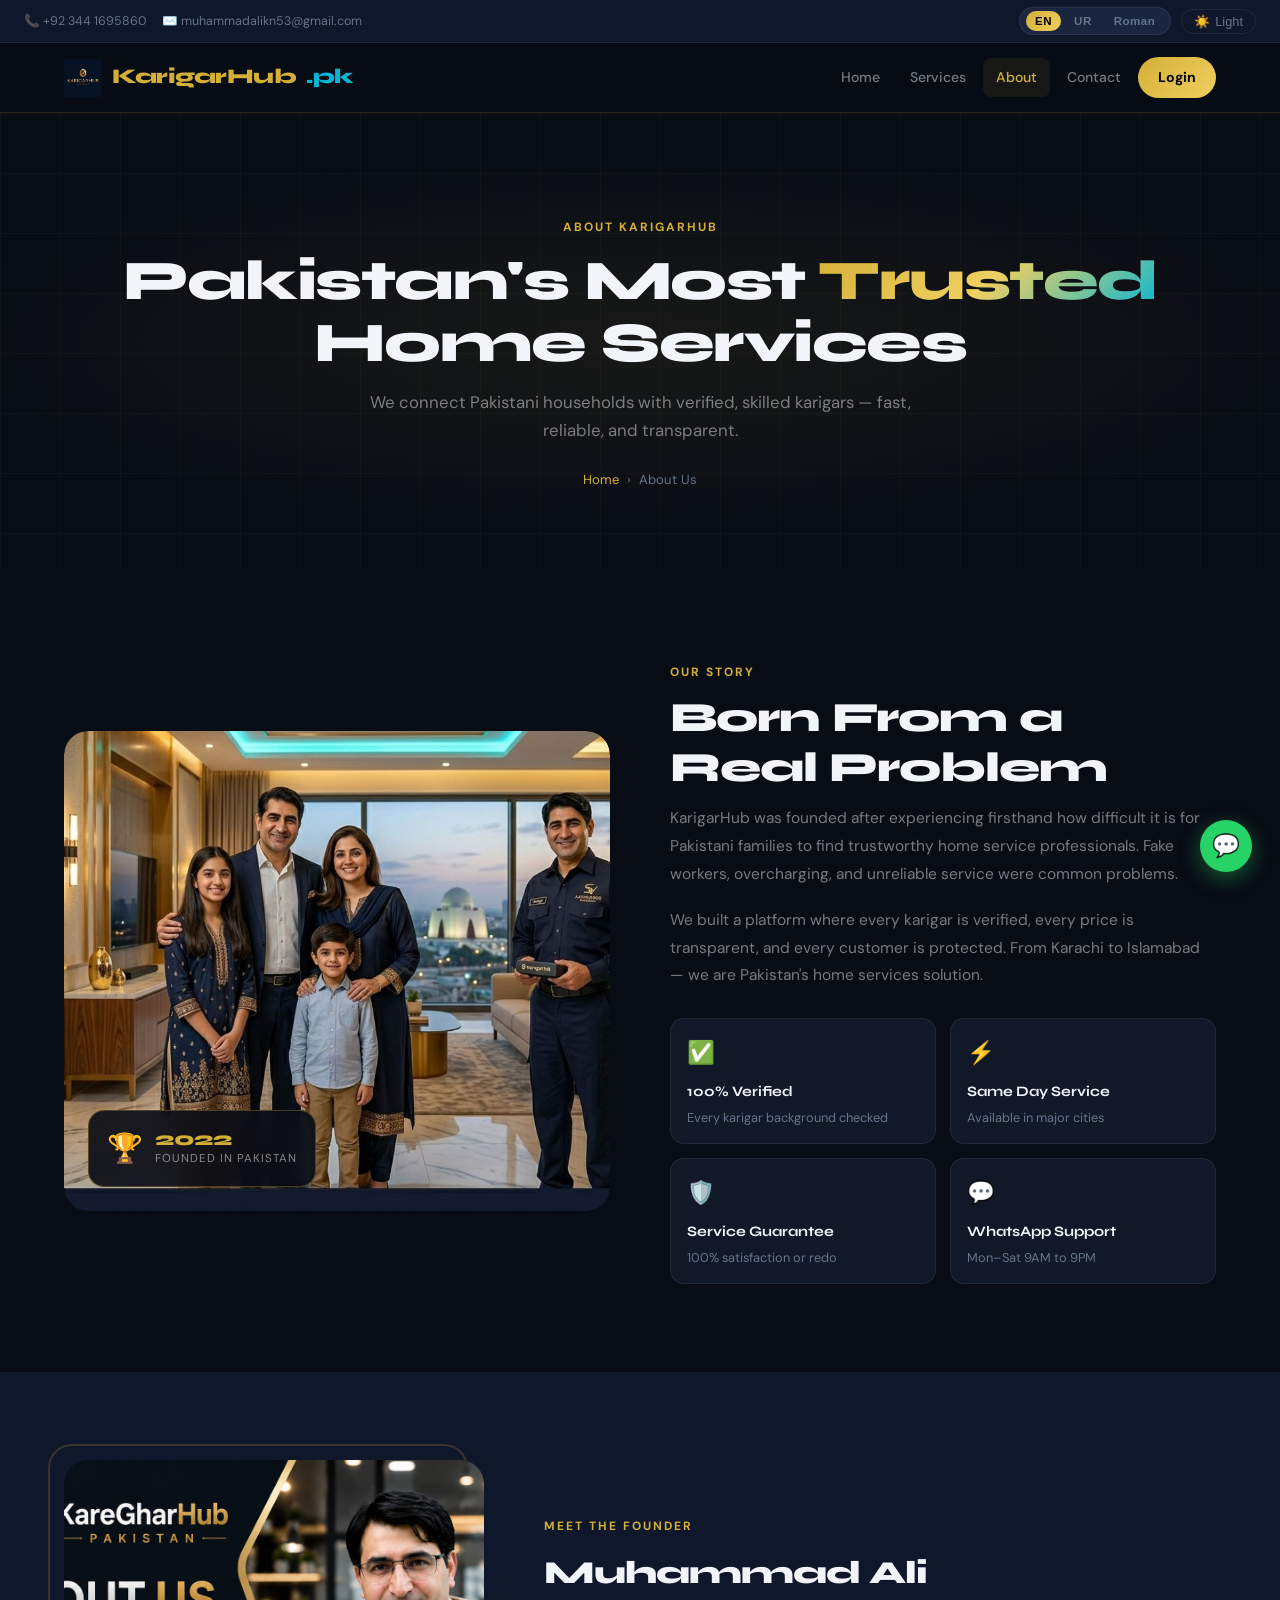
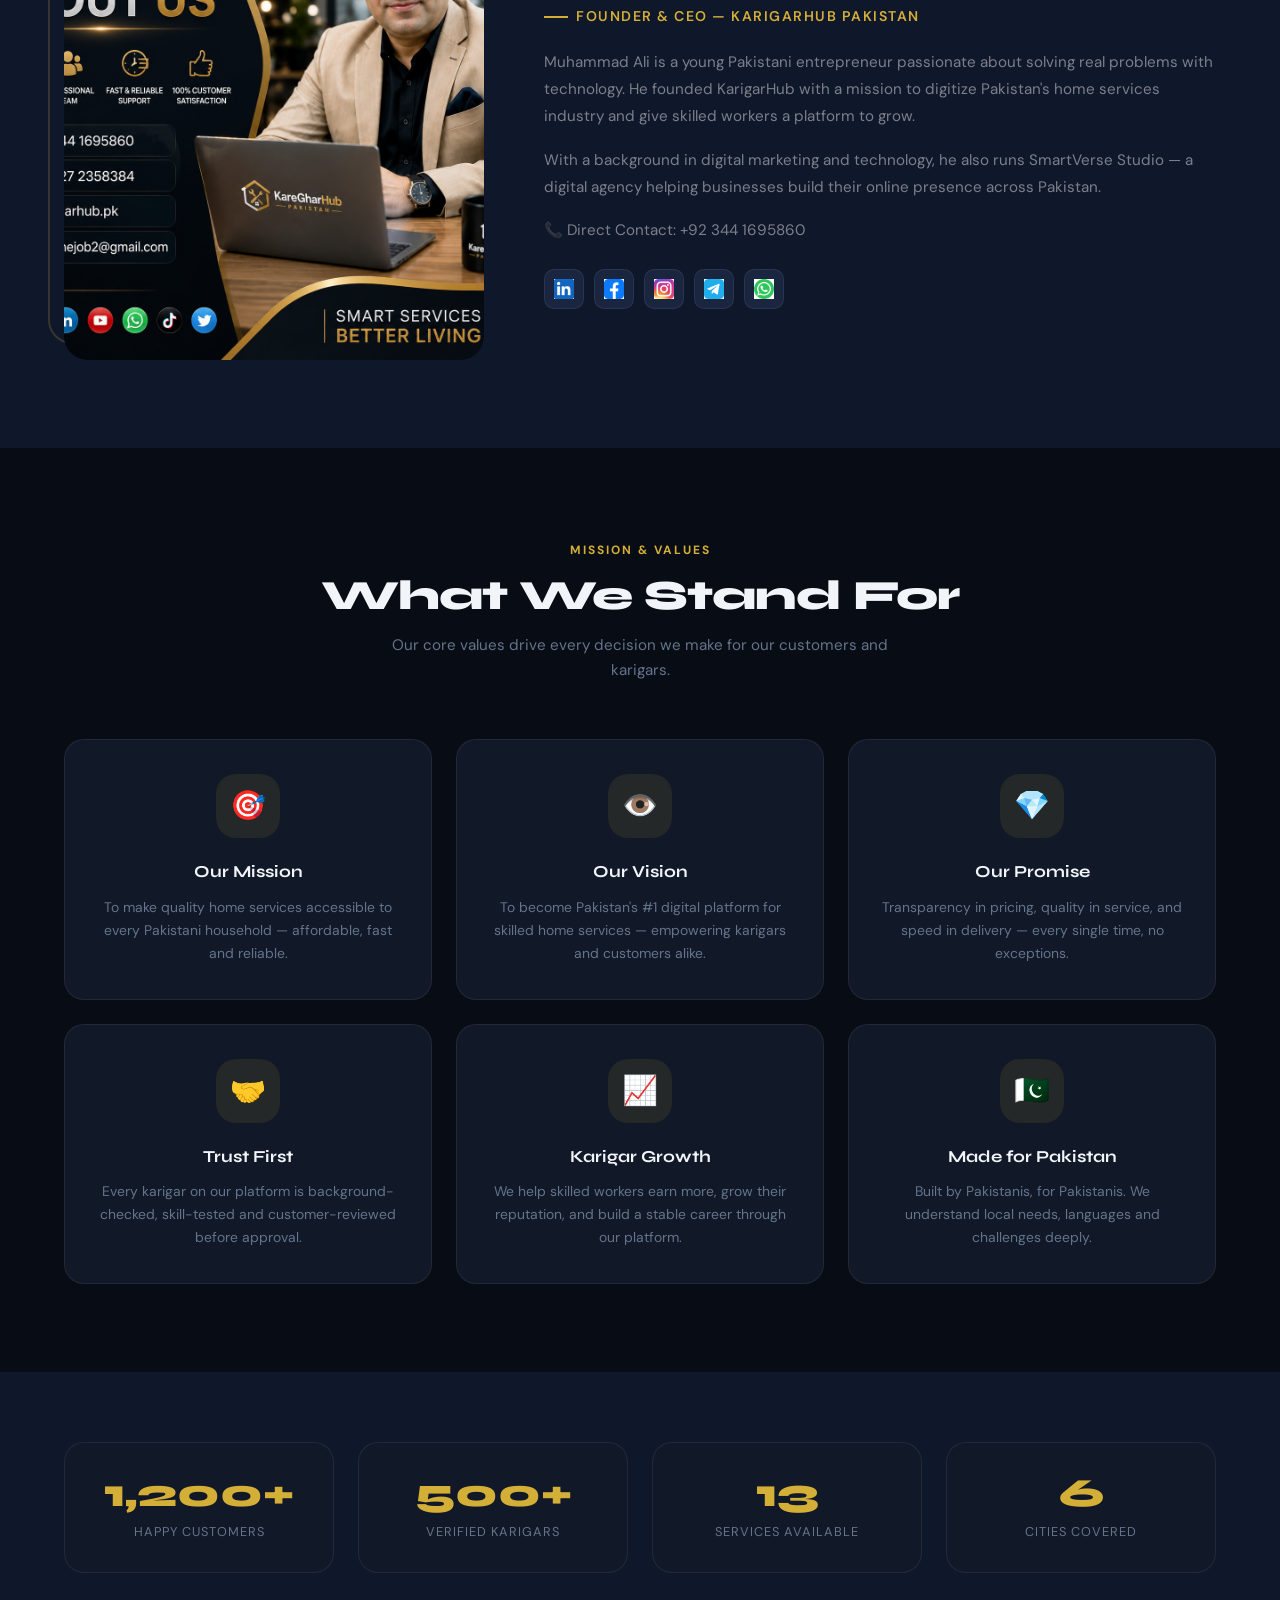
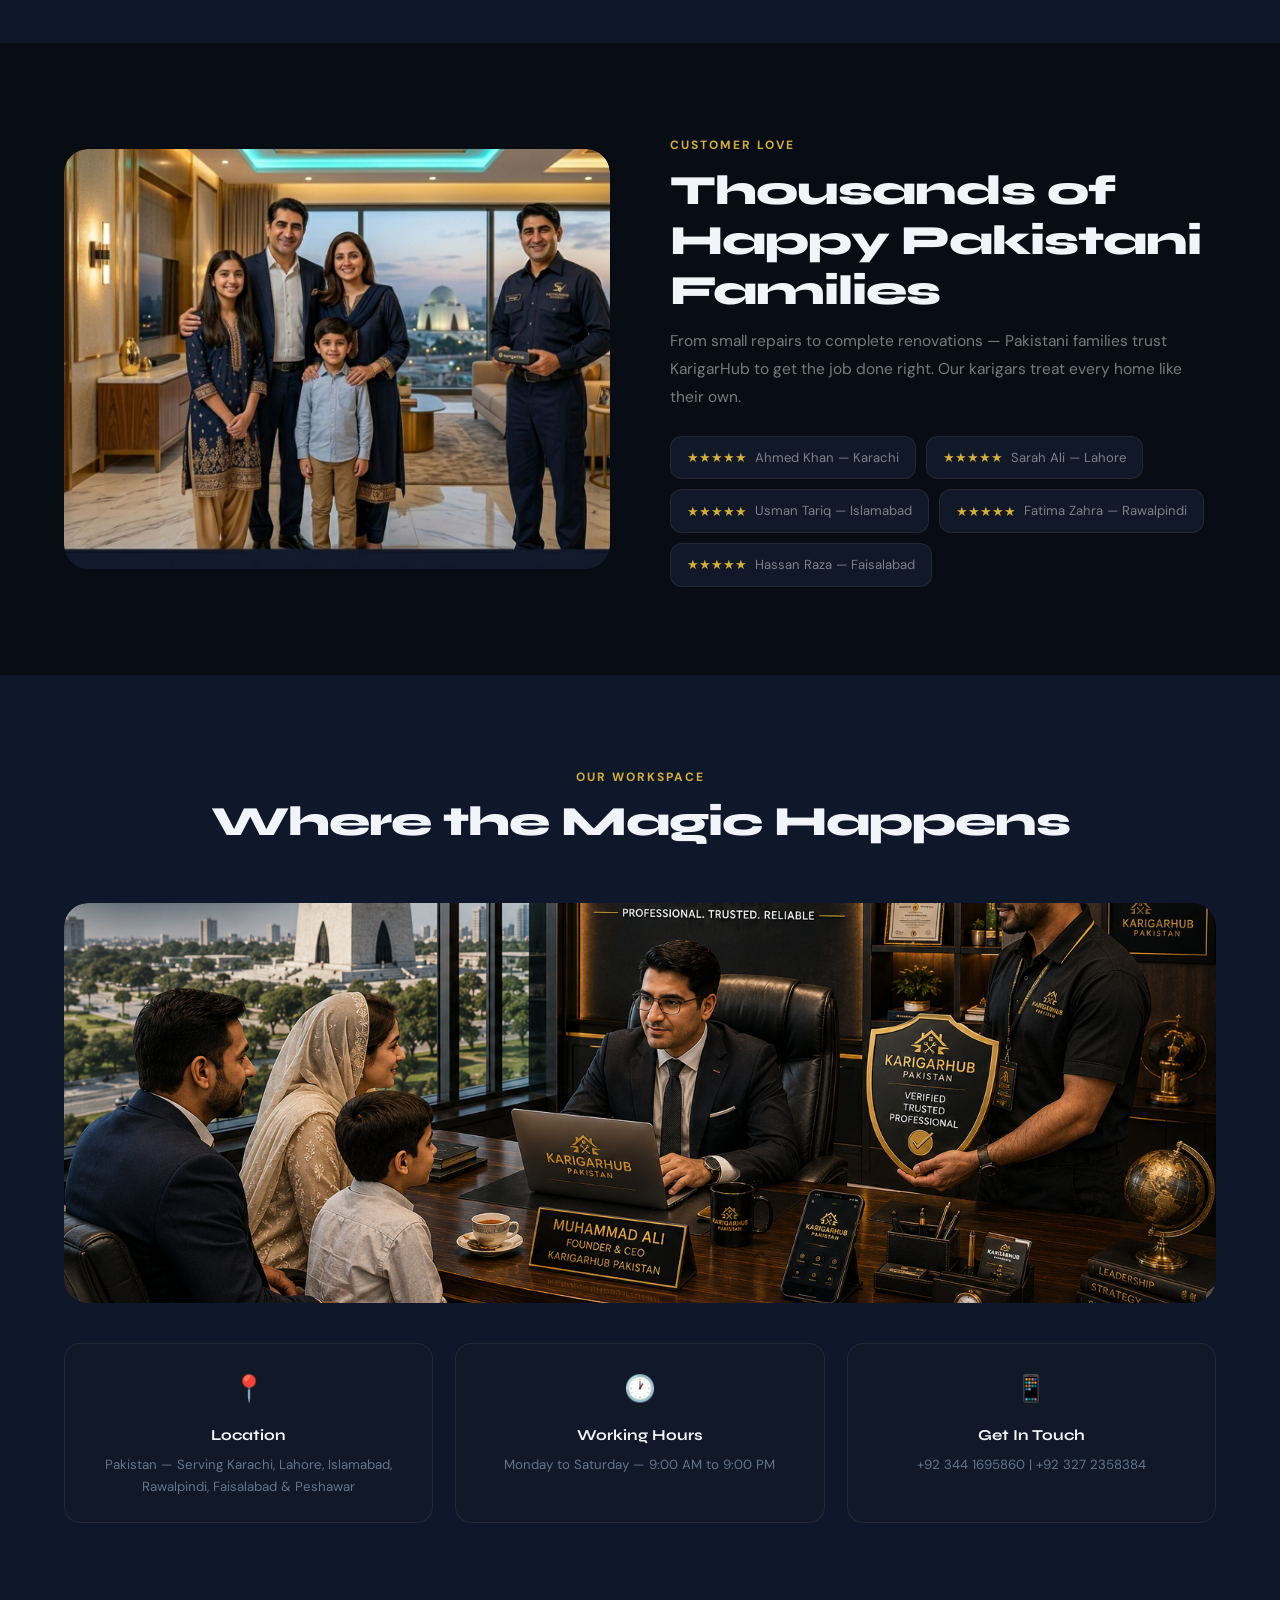
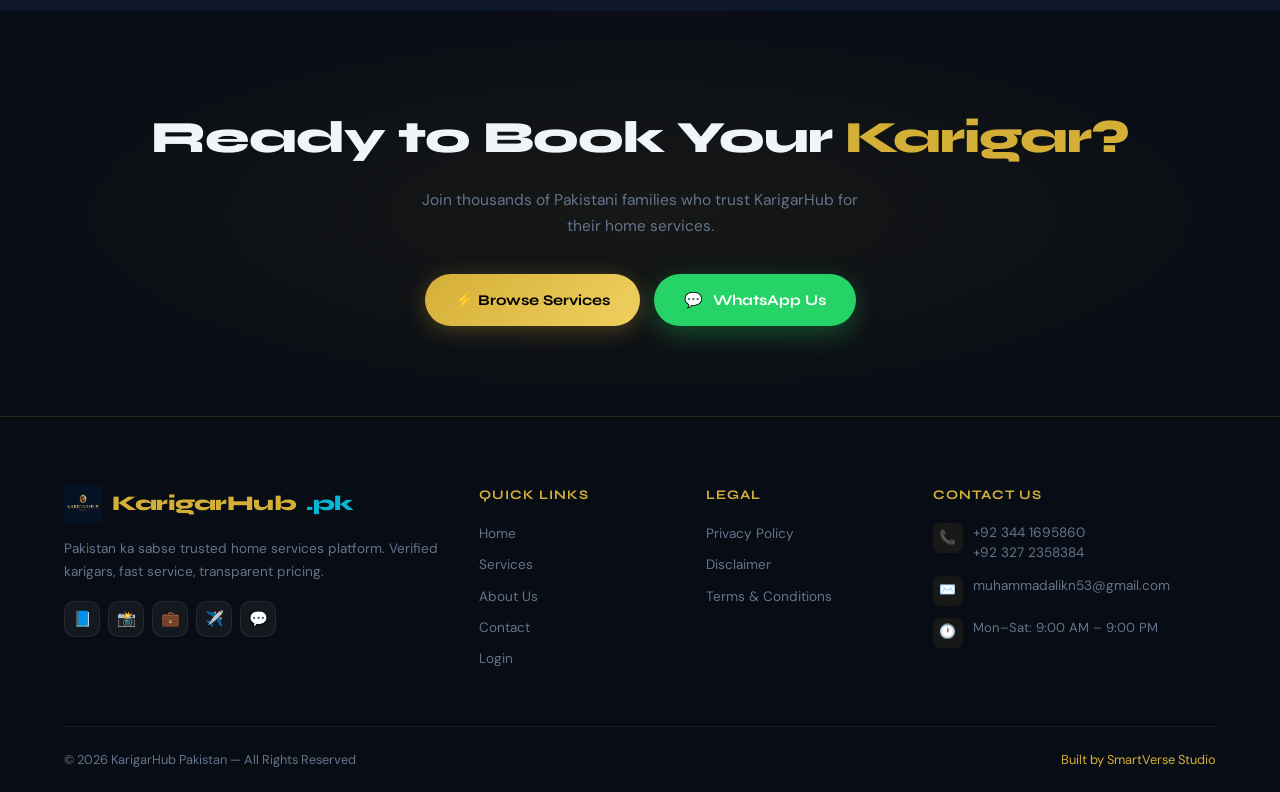
==== commit 51215217: "Update about.html" ====
--- a/about.html
+++ b/about.html
@@ -1,177 +1,581 @@
 <!DOCTYPE html>
-<html lang="en-GB" dir="ltr">
+<html lang="en" dir="ltr" data-theme="dark">
 <head>
   <meta charset="UTF-8">
   <meta name="viewport" content="width=device-width, initial-scale=1.0">
-  <title>About Us – KarigarHub Pakistan</title>
-  <meta name="description" content="Learn about KarigarHub Pakistan's mission to connect homeowners with verified professionals using AI and smart technology.">
-  <meta name="keywords" content="karigarhub, about, muhammad ali, founder, home services pakistan">
+  <title>About Us | KarigarHub Pakistan — Trusted Home Services</title>
+  <meta name="description" content="Learn about KarigarHub Pakistan — founded by Muhammad Ali. Pakistan ka #1 trusted home services platform connecting verified karigars with customers.">
+  <meta name="keywords" content="about karigarhub, muhammad ali karigarhub, pakistan home services, karigar platform">
   <meta name="author" content="Muhammad Ali">
   <meta name="robots" content="index, follow">
-  <meta property="og:title" content="About Us – KarigarHub Pakistan">
-  <meta property="og:description" content="Pakistan's #1 Smart Home Services Platform founded by Muhammad Ali.">
-  <meta property="og:type" content="website">
-  <meta property="og:url" content="https://karigarhub-pakistan.firebaseapp.com/about.html">
+  <link rel="canonical" href="https://explorevista.github.io/karegarhub-pakistan/about.html">
+  <meta name="google-site-verification" content="DcbWTnUxvJVAUExh8X-csHxO0JJmB4AMAIuveWWCdDo">
+  <meta property="og:title" content="About KarigarHub Pakistan">
+  <meta property="og:description" content="Pakistan ka #1 trusted home services platform — founded by Muhammad Ali.">
+  <meta property="og:image" content="https://explorevista.github.io/karegarhub-pakistan/assets/images/logo.png">
+  <meta property="og:url" content="https://explorevista.github.io/karegarhub-pakistan/about.html">
   <link rel="icon" type="image/png" href="assets/images/favicon.png">
-  <link rel="apple-touch-icon" href="assets/images/apple-touch-icon.png">
   <link rel="preconnect" href="https://fonts.googleapis.com">
   <link rel="preconnect" href="https://fonts.gstatic.com" crossorigin>
-  <link href="https://fonts.googleapis.com/css2?family=Inter:wght@400;500;600;700&family=Poppins:wght@600;700;800&family=Noto+Nastaliq+Urdu:wght@400;700&display=swap" rel="stylesheet">
-  <link rel="stylesheet" href="style.css">
-  <script type="application/ld+json">
-  {"@context":"https://schema.org","@type":"Organization","name":"KarigarHub Pakistan","url":"https://karigarhub-pakistan.firebaseapp.com","founder":{"@type":"Person","name":"Muhammad Ali"}}
-  </script>
+  <link href="https://fonts.googleapis.com/css2?family=Syne:wght@400;600;700;800&family=DM+Sans:wght@300;400;500;600&family=Noto+Nastaliq+Urdu:wght@400;600;700&display=swap" rel="stylesheet">
+  <script async src="https://www.googletagmanager.com/gtag/js?id=G-Z9NE5E50GG"></script>
+  <script>window.dataLayer=window.dataLayer||[];function gtag(){dataLayer.push(arguments);}gtag('js',new Date());gtag('config','G-Z9NE5E50GG');</script>
+  <script async src="https://pagead2.googlesyndication.com/pagead/js/adsbygoogle.js?client=ca-pub-7495097418204600" crossorigin="anonymous"></script>
+
+  <style>
+    :root{--gold:#D4AF37;--gold-light:#f0d060;--gold-dark:#a88520;--cyan:#06b6d4;--success:#22c55e;--font-head:'Syne',sans-serif;--font-body:'DM Sans',sans-serif;--font-urdu:'Noto Nastaliq Urdu',serif;}
+    [data-theme="dark"]{--bg:#080c14;--bg2:#0f172a;--bg3:#1a2540;--bg-card:#111827;--border:rgba(212,175,55,0.15);--border2:rgba(255,255,255,0.07);--text:#f1f5f9;--text-muted:#64748b;--text-sub:rgba(255,255,255,0.45);--nav-bg:rgba(8,12,20,0.97);--shadow:0 20px 60px rgba(0,0,0,0.4);}
+    [data-theme="light"]{--bg:#f8fafc;--bg2:#ffffff;--bg3:#f1f5f9;--bg-card:#ffffff;--border:rgba(212,175,55,0.25);--border2:#e2e8f0;--text:#0f172a;--text-muted:#64748b;--text-sub:#475569;--nav-bg:rgba(255,255,255,0.97);--shadow:0 20px 60px rgba(0,0,0,0.08);}
+    *,*::before,*::after{margin:0;padding:0;box-sizing:border-box;}
+    html{scroll-behavior:smooth;}
+    body{font-family:var(--font-body);background:var(--bg);color:var(--text);line-height:1.65;transition:background .3s,color .3s;overflow-x:hidden;}
+    a{text-decoration:none;color:inherit;}
+    img{max-width:100%;display:block;}
+    .container{width:100%;max-width:1200px;margin:auto;padding:0 24px;}
+
+    /* TOPBAR */
+    .topbar{background:var(--bg2);border-bottom:1px solid var(--border2);padding:7px 24px;display:flex;justify-content:space-between;align-items:center;flex-wrap:wrap;gap:8px;font-size:.78rem;color:var(--text-muted);}
+    .topbar-left{display:flex;align-items:center;gap:16px;}
+    .topbar-left a{color:var(--text-muted);transition:color .2s;}
+    .topbar-left a:hover{color:var(--gold);}
+    .topbar-right{display:flex;align-items:center;gap:10px;}
+    .lang-switcher{display:flex;align-items:center;gap:4px;background:var(--bg3);border:1px solid var(--border2);border-radius:999px;padding:3px 6px;}
+    .lang-btn{background:none;border:none;cursor:pointer;font-size:.72rem;font-weight:700;color:var(--text-muted);padding:4px 9px;border-radius:999px;transition:all .2s;letter-spacing:.5px;}
+    .lang-btn.active,.lang-btn:hover{background:linear-gradient(135deg,var(--gold),var(--gold-light));color:#000;}
+    .theme-toggle{background:none;border:1px solid var(--border2);border-radius:999px;padding:4px 12px;cursor:pointer;font-size:.8rem;color:var(--text-muted);display:flex;align-items:center;gap:5px;transition:all .2s;}
+    .theme-toggle:hover{border-color:var(--gold);color:var(--gold);}
+
+    /* NAVBAR */
+    .navbar{position:sticky;top:0;z-index:1000;background:var(--nav-bg);backdrop-filter:blur(20px);border-bottom:1px solid var(--border);}
+    .nav-container{display:flex;justify-content:space-between;align-items:center;padding:14px 24px;}
+    .logo{display:flex;align-items:center;gap:10px;font-family:var(--font-head);font-size:1.3rem;font-weight:800;color:var(--gold);letter-spacing:-.5px;}
+    .logo img{width:38px;height:38px;object-fit:contain;}
+    .logo-dot{color:var(--cyan);}
+    .nav-links{display:flex;align-items:center;gap:4px;}
+    .nav-links a{color:var(--text-sub);font-weight:500;font-size:.88rem;padding:8px 13px;border-radius:8px;transition:all .25s;}
+    .nav-links a:hover,.nav-links a.active{color:var(--gold);background:rgba(212,175,55,.08);}
+    .btn-nav{background:linear-gradient(135deg,var(--gold),var(--gold-light))!important;color:#000!important;font-weight:700!important;padding:9px 20px!important;border-radius:999px!important;}
+    .mobile-toggle{display:none;background:none;border:none;cursor:pointer;flex-direction:column;gap:5px;padding:4px;}
+    .mobile-toggle span{display:block;width:24px;height:2px;background:var(--text);border-radius:2px;transition:all .3s;}
+
+    /* PAGE HERO */
+    .page-hero{position:relative;padding:100px 0 80px;text-align:center;background:var(--bg);overflow:hidden;}
+    .page-hero::before{content:'';position:absolute;inset:0;background:radial-gradient(ellipse 80% 60% at 50% 50%,rgba(212,175,55,.08) 0%,transparent 70%);}
+    .page-hero-grid{position:absolute;inset:0;background-image:linear-gradient(rgba(212,175,55,.04) 1px,transparent 1px),linear-gradient(90deg,rgba(212,175,55,.04) 1px,transparent 1px);background-size:60px 60px;}
+    .page-hero-content{position:relative;z-index:2;animation:fadeUp .8s ease both;}
+    @keyframes fadeUp{from{opacity:0;transform:translateY(30px);}to{opacity:1;transform:translateY(0);}}
+    .page-label{display:inline-block;font-size:.75rem;font-weight:700;letter-spacing:2px;text-transform:uppercase;color:var(--gold);margin-bottom:12px;}
+    .page-hero h1{font-family:var(--font-head);font-size:clamp(2rem,5vw,3.5rem);font-weight:800;letter-spacing:-1.5px;margin-bottom:16px;line-height:1.1;}
+    .page-hero h1 .gold{background:linear-gradient(135deg,var(--gold),var(--gold-light),var(--cyan));-webkit-background-clip:text;-webkit-text-fill-color:transparent;background-clip:text;}
+    .page-hero p{color:var(--text-sub);font-size:1.05rem;max-width:580px;margin:0 auto;}
+
+    /* BREADCRUMB */
+    .breadcrumb{display:flex;align-items:center;justify-content:center;gap:8px;margin-top:24px;font-size:.82rem;color:var(--text-muted);}
+    .breadcrumb a{color:var(--gold);}
+    .breadcrumb span{color:var(--text-muted);}
+
+    /* SECTIONS */
+    .section{padding:88px 0;}
+    .section-label{display:inline-block;font-size:.75rem;font-weight:700;letter-spacing:2px;text-transform:uppercase;color:var(--gold);margin-bottom:10px;}
+    .section-title{font-family:var(--font-head);font-size:clamp(1.7rem,3.5vw,2.6rem);font-weight:800;color:var(--text);letter-spacing:-1px;margin-bottom:12px;line-height:1.2;}
+    .section-sub{color:var(--text-muted);font-size:.95rem;max-width:520px;}
+    .section-header{margin-bottom:56px;}
+    .text-center{text-align:center;}
+    .text-center .section-sub{margin:0 auto;}
+
+    /* STORY SECTION */
+    .story-grid{display:grid;grid-template-columns:1fr 1fr;gap:60px;align-items:center;}
+    .story-img{position:relative;border-radius:24px;overflow:hidden;}
+    .story-img img{width:100%;height:480px;object-fit:cover;border-radius:24px;}
+    .story-img-badge{position:absolute;bottom:24px;left:24px;background:rgba(8,12,20,.9);backdrop-filter:blur(12px);border:1px solid rgba(212,175,55,.3);border-radius:16px;padding:14px 18px;display:flex;align-items:center;gap:12px;}
+    .badge-icon{font-size:1.8rem;}
+    .badge-text-top{font-family:var(--font-head);font-size:1.2rem;font-weight:800;color:var(--gold);line-height:1;}
+    .badge-text-bot{font-size:.72rem;color:rgba(255,255,255,.5);letter-spacing:1px;text-transform:uppercase;}
+    .story-content{}
+    .story-content p{color:var(--text-sub);font-size:.97rem;line-height:1.8;margin-bottom:18px;}
+    .story-highlights{display:grid;grid-template-columns:1fr 1fr;gap:14px;margin-top:28px;}
+    .highlight-item{background:var(--bg-card);border:1px solid var(--border2);border-radius:14px;padding:16px;transition:all .3s;}
+    .highlight-item:hover{border-color:var(--border);transform:translateY(-3px);}
+    .highlight-icon{font-size:1.4rem;margin-bottom:8px;}
+    .highlight-item h4{font-family:var(--font-head);font-size:.9rem;font-weight:700;color:var(--text);margin-bottom:4px;}
+    .highlight-item p{font-size:.8rem;color:var(--text-muted);margin:0;line-height:1.5;}
+
+    /* FOUNDER */
+    .founder-section{background:var(--bg2);}
+    .founder-grid{display:grid;grid-template-columns:1fr 1.6fr;gap:60px;align-items:center;}
+    .founder-img-wrap{position:relative;}
+    .founder-img{width:100%;height:500px;object-fit:cover;border-radius:24px;}
+    .founder-img-deco{position:absolute;top:-16px;left:-16px;right:16px;bottom:16px;border:2px solid rgba(212,175,55,.2);border-radius:24px;z-index:-1;}
+    .founder-content{}
+    .founder-name{font-family:var(--font-head);font-size:2rem;font-weight:800;color:var(--text);letter-spacing:-1px;margin-bottom:6px;}
+    .founder-title{color:var(--gold);font-size:.88rem;font-weight:600;letter-spacing:1.5px;text-transform:uppercase;margin-bottom:20px;display:flex;align-items:center;gap:8px;}
+    .founder-title::before{content:'';width:24px;height:2px;background:var(--gold);}
+    .founder-content p{color:var(--text-sub);font-size:.95rem;line-height:1.8;margin-bottom:16px;}
+    .founder-social{display:flex;gap:10px;margin-top:24px;}
+    .founder-social a{width:40px;height:40px;background:var(--bg3);border:1px solid var(--border2);border-radius:10px;display:flex;align-items:center;justify-content:center;transition:all .3s;}
+    .founder-social a:hover{border-color:rgba(212,175,55,.4);background:rgba(212,175,55,.1);transform:translateY(-3px);}
+    .founder-social img{width:20px;height:20px;object-fit:contain;}
+
+    /* MISSION VALUES */
+    .values-grid{display:grid;grid-template-columns:repeat(3,1fr);gap:24px;}
+    .value-card{background:var(--bg-card);border:1px solid var(--border2);border-radius:20px;padding:34px 28px;transition:all .35s;position:relative;overflow:hidden;text-align:center;}
+    .value-card::before{content:'';position:absolute;top:0;left:0;right:0;height:3px;background:linear-gradient(90deg,var(--gold),var(--gold-light));opacity:0;transition:opacity .35s;}
+    .value-card:hover{transform:translateY(-6px);box-shadow:var(--shadow);border-color:var(--border);}
+    .value-card:hover::before{opacity:1;}
+    .value-icon{width:64px;height:64px;background:rgba(212,175,55,.1);border-radius:20px;display:flex;align-items:center;justify-content:center;font-size:1.8rem;margin:0 auto 20px;}
+    .value-card h3{font-family:var(--font-head);font-size:1.05rem;font-weight:700;color:var(--text);margin-bottom:10px;}
+    .value-card p{color:var(--text-muted);font-size:.87rem;line-height:1.65;}
+
+    /* STATS */
+    .stats-section{background:var(--bg2);padding:70px 0;}
+    .stats-grid{display:grid;grid-template-columns:repeat(4,1fr);gap:24px;text-align:center;}
+    .stat-card{padding:30px 20px;border-radius:20px;background:var(--bg-card);border:1px solid var(--border2);transition:all .3s;}
+    .stat-card:hover{border-color:var(--border);transform:translateY(-4px);}
+    .stat-num{font-family:var(--font-head);font-size:2.5rem;font-weight:800;color:var(--gold);line-height:1;margin-bottom:8px;}
+    .stat-lbl{font-size:.8rem;color:var(--text-muted);text-transform:uppercase;letter-spacing:1px;}
+
+    /* HAPPY CUSTOMERS */
+    .customers-section{}
+    .customers-grid{display:grid;grid-template-columns:1fr 1fr;gap:60px;align-items:center;}
+    .customers-img{border-radius:24px;overflow:hidden;}
+    .customers-img img{width:100%;height:420px;object-fit:cover;border-radius:24px;}
+    .customers-content p{color:var(--text-sub);font-size:.97rem;line-height:1.8;margin-bottom:18px;}
+    .review-chips{display:flex;flex-wrap:wrap;gap:10px;margin-top:24px;}
+    .review-chip{background:var(--bg-card);border:1px solid var(--border2);border-radius:12px;padding:10px 16px;font-size:.82rem;color:var(--text-sub);display:flex;align-items:center;gap:8px;}
+    .review-chip .stars{color:var(--gold);font-size:.8rem;}
+
+    /* OFFICE */
+    .office-section{background:var(--bg2);}
+    .office-img{border-radius:24px;overflow:hidden;margin-bottom:40px;}
+    .office-img img{width:100%;height:400px;object-fit:cover;border-radius:24px;}
+    .office-info-grid{display:grid;grid-template-columns:repeat(3,1fr);gap:22px;}
+    .office-info-card{background:var(--bg-card);border:1px solid var(--border2);border-radius:16px;padding:24px;text-align:center;transition:all .3s;}
+    .office-info-card:hover{border-color:var(--border);transform:translateY(-4px);}
+    .office-info-icon{font-size:1.6rem;margin-bottom:12px;}
+    .office-info-card h4{font-family:var(--font-head);font-size:.95rem;font-weight:700;color:var(--text);margin-bottom:6px;}
+    .office-info-card p{font-size:.83rem;color:var(--text-muted);}
+
+    /* CTA */
+    .cta-section{padding:90px 0;background:var(--bg);position:relative;overflow:hidden;text-align:center;}
+    .cta-section::before{content:'';position:absolute;inset:0;background:radial-gradient(ellipse 80% 80% at 50% 50%,rgba(212,175,55,.07) 0%,transparent 70%);}
+    .cta-inner{position:relative;z-index:1;}
+    .cta-section h2{font-family:var(--font-head);font-size:clamp(1.7rem,4vw,2.8rem);font-weight:800;color:var(--text);letter-spacing:-1px;margin-bottom:14px;}
+    .cta-section h2 span{color:var(--gold);}
+    .cta-section p{color:var(--text-muted);font-size:.97rem;max-width:460px;margin:0 auto 34px;}
+    .cta-buttons{display:flex;justify-content:center;gap:14px;flex-wrap:wrap;}
+    .btn-primary{display:inline-flex;align-items:center;gap:8px;background:linear-gradient(135deg,var(--gold),var(--gold-light));color:#000;font-family:var(--font-head);font-size:.93rem;font-weight:700;padding:14px 30px;border-radius:999px;transition:all .3s;box-shadow:0 4px 22px rgba(212,175,55,.3);}
+    .btn-primary:hover{transform:translateY(-3px);box-shadow:0 12px 34px rgba(212,175,55,.45);}
+    .btn-whatsapp{display:inline-flex;align-items:center;gap:10px;background:#25d366;color:white;font-family:var(--font-head);font-size:.93rem;font-weight:700;padding:14px 30px;border-radius:999px;transition:all .3s;box-shadow:0 8px 26px rgba(37,211,102,.3);}
+    .btn-whatsapp:hover{transform:translateY(-3px);box-shadow:0 16px 38px rgba(37,211,102,.4);}
+
+    /* FOOTER */
+    footer{background:var(--bg);border-top:1px solid var(--border);padding:68px 0 22px;}
+    .footer-grid{display:grid;grid-template-columns:2fr 1fr 1fr 1.5fr;gap:38px;margin-bottom:46px;}
+    .footer-brand .logo{margin-bottom:14px;}
+    .footer-brand p{color:var(--text-muted);font-size:.85rem;line-height:1.7;margin-bottom:18px;}
+    .footer-social{display:flex;gap:8px;}
+    .social-btn{width:36px;height:36px;background:rgba(255,255,255,.05);border:1px solid var(--border2);border-radius:10px;display:flex;align-items:center;justify-content:center;font-size:.95rem;transition:all .3s;color:var(--text);}
+    .social-btn:hover{background:rgba(212,175,55,.14);border-color:rgba(212,175,55,.4);transform:translateY(-3px);}
+    .footer-col h5{font-family:var(--font-head);color:var(--gold);font-size:.82rem;font-weight:700;letter-spacing:1px;text-transform:uppercase;margin-bottom:16px;}
+    .footer-col a{display:block;color:var(--text-muted);font-size:.85rem;margin-bottom:9px;transition:color .2s;}
+    .footer-col a:hover{color:var(--gold);}
+    .footer-contact-item{display:flex;align-items:flex-start;gap:10px;margin-bottom:12px;}
+    .contact-icon{width:30px;height:30px;background:rgba(212,175,55,.08);border-radius:8px;display:flex;align-items:center;justify-content:center;font-size:.85rem;flex-shrink:0;}
+    .contact-text{font-size:.82rem;color:var(--text-muted);line-height:1.5;}
+    .contact-text a{color:var(--text-muted);display:inline;margin-bottom:0;}
+    .contact-text a:hover{color:var(--gold);}
+    .footer-bottom{border-top:1px solid var(--border2);padding-top:22px;display:flex;justify-content:space-between;align-items:center;flex-wrap:wrap;gap:10px;}
+    .footer-bottom p{font-size:.8rem;color:var(--text-muted);}
+    .footer-bottom a{color:var(--gold);font-size:.8rem;}
+
+    /* FLOATING */
+    .wa-float{position:fixed;bottom:28px;right:28px;z-index:9990;width:52px;height:52px;background:#25d366;border-radius:50%;display:flex;align-items:center;justify-content:center;font-size:1.4rem;box-shadow:0 6px 22px rgba(37,211,102,.4);transition:all .3s;}
+    .wa-float:hover{transform:scale(1.12);}
+
+    /* REVEAL */
+    .reveal{opacity:0;transform:translateY(28px);transition:all .65s ease;}
+    .reveal.visible{opacity:1;transform:translateY(0);}
+
+    /* RESPONSIVE */
+    @media(max-width:1024px){
+      .story-grid,.founder-grid,.customers-grid{grid-template-columns:1fr;}
+      .story-img img,.founder-img,.customers-img img{height:320px;}
+      .values-grid{grid-template-columns:repeat(2,1fr);}
+      .stats-grid{grid-template-columns:repeat(2,1fr);}
+      .office-info-grid{grid-template-columns:repeat(2,1fr);}
+      .footer-grid{grid-template-columns:1fr 1fr;}
+    }
+    @media(max-width:768px){
+      .topbar{display:none;}
+      .mobile-toggle{display:flex;}
+      .nav-links{position:absolute;top:100%;left:0;right:0;background:var(--nav-bg);backdrop-filter:blur(20px);flex-direction:column;padding:18px;display:none;border-bottom:1px solid var(--border);}
+      .nav-links.active{display:flex;}
+      .values-grid,.office-info-grid{grid-template-columns:1fr;}
+      .stats-grid{grid-template-columns:repeat(2,1fr);}
+      .story-highlights{grid-template-columns:1fr;}
+      .footer-grid{grid-template-columns:1fr;}
+      .footer-bottom{flex-direction:column;text-align:center;}
+    }
+  </style>
 </head>
 <body>
-  <a href="#main" class="skip-link">Skip to main content</a>
-  <div id="toast" role="status" aria-live="polite"></div>
-  
-  <nav class="navbar" role="navigation" aria-label="Main navigation">
-    <div class="nav-container">
-      <a href="index.html" class="logo" aria-label="KarigarHub Home">
-        <img src="assets/images/logo.png" alt="KarigarHub" class="logo-img" onerror="this.style.display='none'">
-        KarigarHub.pk
+
+<!-- TOPBAR -->
+<div class="topbar">
+  <div class="topbar-left">
+    <a href="tel:+923441695860">📞 +92 344 1695860</a>
+    <a href="mailto:muhammadalikn53@gmail.com">✉️ muhammadalikn53@gmail.com</a>
+  </div>
+  <div class="topbar-right">
+    <div class="lang-switcher">
+      <button class="lang-btn active" id="langEN" onclick="setLang('en')">EN</button>
+      <button class="lang-btn" id="langUR" onclick="setLang('ur')">UR</button>
+      <button class="lang-btn" id="langRM" onclick="setLang('roman')">Roman</button>
+    </div>
+    <button class="theme-toggle" onclick="toggleTheme()">
+      <span id="themeIcon">☀️</span>
+      <span id="themeLabel">Light</span>
+    </button>
+  </div>
+</div>
+
+<!-- NAVBAR -->
+<header class="navbar">
+  <div class="container nav-container">
+    <a href="index.html" class="logo">
+      <img src="assets/images/logo.png" alt="KarigarHub">
+      KarigarHub<span class="logo-dot">.pk</span>
+    </a>
+    <button class="mobile-toggle" onclick="toggleMenu()">
+      <span></span><span></span><span></span>
+    </button>
+    <nav class="nav-links" id="menu">
+      <a href="index.html" data-en="Home" data-ur="ہوم" data-roman="Home">Home</a>
+      <a href="index.html#services" data-en="Services" data-ur="خدمات" data-roman="Khidmat">Services</a>
+      <a href="about.html" class="active" data-en="About" data-ur="ہمارے بارے" data-roman="Hamare Bare">About</a>
+      <a href="contact.html" data-en="Contact" data-ur="رابطہ" data-roman="Rabta">Contact</a>
+      <a href="login.html" class="btn-nav" data-en="Login" data-ur="لاگ ان" data-roman="Login">Login</a>
+    </nav>
+  </div>
+</header>
+
+<!-- PAGE HERO -->
+<section class="page-hero">
+  <div class="page-hero-grid"></div>
+  <div class="container page-hero-content">
+    <span class="page-label" data-en="About KarigarHub" data-ur="کاریگرہب کے بارے میں" data-roman="KarigarHub Ke Bare Mein">About KarigarHub</span>
+    <h1 data-en="Pakistan's Most <span class='gold'>Trusted</span> Home Services" data-ur="پاکستان کا سب سے <span class='gold'>قابل اعتماد</span> پلیٹ فارم" data-roman="Pakistan Ka Sabse <span class='gold'>Trusted</span> Platform">Pakistan's Most <span class="gold">Trusted</span> Home Services</h1>
+    <p data-en="We connect Pakistani households with verified, skilled karigars — fast, reliable, and transparent." data-ur="ہم پاکستانی گھرانوں کو تصدیق شدہ ماہر کاریگروں سے جوڑتے ہیں۔" data-roman="Hum Pakistani gharanon ko verified karigar se jodte hain — fast, reliable, transparent.">We connect Pakistani households with verified, skilled karigars — fast, reliable, and transparent.</p>
+    <div class="breadcrumb">
+      <a href="index.html">Home</a>
+      <span>›</span>
+      <span data-en="About Us" data-ur="ہمارے بارے میں" data-roman="Hamare Bare Mein">About Us</span>
+    </div>
+  </div>
+</section>
+
+<!-- OUR STORY -->
+<section class="section">
+  <div class="container">
+    <div class="story-grid reveal">
+      <div class="story-img">
+        <img src="assets/images/happy-customers.jpg" alt="KarigarHub Happy Customers">
+        <div class="story-img-badge">
+          <span class="badge-icon">🏆</span>
+          <div>
+            <div class="badge-text-top">2022</div>
+            <div class="badge-text-bot">Founded in Pakistan</div>
+          </div>
+        </div>
+      </div>
+      <div class="story-content">
+        <span class="section-label" data-en="Our Story" data-ur="ہماری کہانی" data-roman="Hamari Kahani">Our Story</span>
+        <h2 class="section-title" data-en="Born From a Real Problem" data-ur="ایک حقیقی مسئلے سے جنم لیا" data-roman="Ek Real Masle Se Janam Liya">Born From a Real Problem</h2>
+        <p data-en="KarigarHub was founded after experiencing firsthand how difficult it is for Pakistani families to find trustworthy home service professionals. Fake workers, overcharging, and unreliable service were common problems." data-ur="کاریگرہب اس وقت قائم ہوا جب ہم نے خود محسوس کیا کہ پاکستانی خاندانوں کے لیے قابل اعتماد کاریگر ڈھونڈنا کتنا مشکل ہے۔" data-roman="KarigarHub tab bana jab humne khud mehsoos kiya ke Pakistani khandan ke liye karigar dhundhna kitna mushkil hai.">KarigarHub was founded after experiencing firsthand how difficult it is for Pakistani families to find trustworthy home service professionals. Fake workers, overcharging, and unreliable service were common problems.</p>
+        <p data-en="We built a platform where every karigar is verified, every price is transparent, and every customer is protected. From Karachi to Islamabad — we are Pakistan's home services solution." data-ur="ہم نے ایک ایسا پلیٹ فارم بنایا جہاں ہر کاریگر تصدیق شدہ، ہر قیمت شفاف، اور ہر گاہک محفوظ ہو۔" data-roman="Humne ek aisa platform banaya jahan har karigar verified, har price transparent, aur har customer protected ho.">We built a platform where every karigar is verified, every price is transparent, and every customer is protected. From Karachi to Islamabad — we are Pakistan's home services solution.</p>
+        <div class="story-highlights">
+          <div class="highlight-item">
+            <div class="highlight-icon">✅</div>
+            <h4 data-en="100% Verified" data-ur="100% تصدیق شدہ" data-roman="100% Verified">100% Verified</h4>
+            <p data-en="Every karigar background checked" data-ur="ہر کاریگر کی جانچ" data-roman="Har karigar check kiya gaya">Every karigar background checked</p>
+          </div>
+          <div class="highlight-item">
+            <div class="highlight-icon">⚡</div>
+            <h4 data-en="Same Day Service" data-ur="اسی دن سروس" data-roman="Same Day Service">Same Day Service</h4>
+            <p data-en="Available in major cities" data-ur="بڑے شہروں میں دستیاب" data-roman="Bare shahron mein available">Available in major cities</p>
+          </div>
+          <div class="highlight-item">
+            <div class="highlight-icon">🛡️</div>
+            <h4 data-en="Service Guarantee" data-ur="سروس گارنٹی" data-roman="Service Guarantee">Service Guarantee</h4>
+            <p data-en="100% satisfaction or redo" data-ur="100% اطمینان یا دوبارہ کام" data-roman="100% satisfaction ya dobara kaam">100% satisfaction or redo</p>
+          </div>
+          <div class="highlight-item">
+            <div class="highlight-icon">💬</div>
+            <h4 data-en="WhatsApp Support" data-ur="واٹس ایپ سپورٹ" data-roman="WhatsApp Support">WhatsApp Support</h4>
+            <p data-en="Mon–Sat 9AM to 9PM" data-ur="پیر تا ہفتہ صبح 9 تا رات 9" data-roman="Mon–Sat 9AM se 9PM">Mon–Sat 9AM to 9PM</p>
+          </div>
+        </div>
+      </div>
+    </div>
+  </div>
+</section>
+
+<!-- FOUNDER -->
+<section class="section founder-section">
+  <div class="container">
+    <div class="founder-grid reveal">
+      <div class="founder-img-wrap">
+        <img src="assets/images/founder-muhammad-ali.jpg" alt="Muhammad Ali — Founder KarigarHub Pakistan" class="founder-img">
+        <div class="founder-img-deco"></div>
+      </div>
+      <div class="founder-content">
+        <span class="section-label" data-en="Meet the Founder" data-ur="بانی سے ملیں" data-roman="Founder Se Milein">Meet the Founder</span>
+        <h2 class="founder-name">Muhammad Ali</h2>
+        <div class="founder-title" data-en="Founder & CEO — KarigarHub Pakistan" data-ur="بانی اور سی ای او — کاریگرہب پاکستان" data-roman="Founder & CEO — KarigarHub Pakistan">Founder & CEO — KarigarHub Pakistan</div>
+        <p data-en="Muhammad Ali is a young Pakistani entrepreneur passionate about solving real problems with technology. He founded KarigarHub with a mission to digitize Pakistan's home services industry and give skilled workers a platform to grow." data-ur="محمد علی ایک نوجوان پاکستانی کاروباری ہیں جو ٹیکنالوجی سے حقیقی مسائل حل کرنے کے شوقین ہیں۔ انہوں نے کاریگرہب کی بنیاد پاکستان کی گھریلو خدمات کی صنعت کو ڈیجیٹل بنانے کے مشن سے رکھی۔" data-roman="Muhammad Ali ek naujawan Pakistani entrepreneur hain jo technology se real masail hal karne ke shoqeen hain.">Muhammad Ali is a young Pakistani entrepreneur passionate about solving real problems with technology. He founded KarigarHub with a mission to digitize Pakistan's home services industry and give skilled workers a platform to grow.</p>
+        <p data-en="With a background in digital marketing and technology, he also runs SmartVerse Studio — a digital agency helping businesses build their online presence across Pakistan." data-ur="ڈیجیٹل مارکیٹنگ اور ٹیکنالوجی کے پس منظر کے ساتھ وہ SmartVerse Studio بھی چلاتے ہیں — ایک ڈیجیٹل ایجنسی۔" data-roman="Digital marketing aur technology background ke saath woh SmartVerse Studio bhi chalate hain.">With a background in digital marketing and technology, he also runs SmartVerse Studio — a digital agency helping businesses build their online presence across Pakistan.</p>
+        <p data-en="📞 Direct Contact: +92 344 1695860" data-ur="📞 براہ راست رابطہ: 0344-1695860" data-roman="📞 Direct Contact: +92 344 1695860">📞 Direct Contact: +92 344 1695860</p>
+        <div class="founder-social">
+          <a href="https://www.linkedin.com/in/muhammad-ali-kn-22505a28a" target="_blank" title="LinkedIn">
+            <img src="assets/images/linkedin-icon.png" alt="LinkedIn">
+          </a>
+          <a href="https://www.facebook.com/share/1HtgWdb4eR/" target="_blank" title="Facebook">
+            <img src="assets/images/facebook.png" alt="Facebook">
+          </a>
+          <a href="https://www.instagram.com/explorevista2025" target="_blank" title="Instagram">
+            <img src="assets/images/instagram-icon.png" alt="Instagram">
+          </a>
+          <a href="https://t.me/Aiearnverse" target="_blank" title="Telegram">
+            <img src="assets/images/telegram-icon.png" alt="Telegram">
+          </a>
+          <a href="https://wa.me/923441695860" target="_blank" title="WhatsApp">
+            <img src="assets/images/whatsapp-icon.png" alt="WhatsApp">
+          </a>
+        </div>
+      </div>
+    </div>
+  </div>
+</section>
+
+<!-- MISSION & VALUES -->
+<section class="section">
+  <div class="container">
+    <div class="section-header text-center reveal">
+      <span class="section-label" data-en="Mission & Values" data-ur="مشن اور اقدار" data-roman="Mission & Values">Mission & Values</span>
+      <h2 class="section-title" data-en="What We Stand For" data-ur="ہم کس کے لیے کھڑے ہیں" data-roman="Hum Kiske Liye Khare Hain">What We Stand For</h2>
+      <p class="section-sub" data-en="Our core values drive every decision we make for our customers and karigars." data-ur="ہماری بنیادی اقدار ہمارے ہر فیصلے کی بنیاد ہیں۔" data-roman="Hamari core values hamare har faisle ki bunyad hain.">Our core values drive every decision we make for our customers and karigars.</p>
+    </div>
+    <div class="values-grid reveal">
+      <div class="value-card">
+        <div class="value-icon">🎯</div>
+        <h3 data-en="Our Mission" data-ur="ہمارا مشن" data-roman="Hamara Mission">Our Mission</h3>
+        <p data-en="To make quality home services accessible to every Pakistani household — affordable, fast and reliable." data-ur="ہر پاکستانی گھر تک معیاری گھریلو خدمات پہنچانا — سستی، تیز اور قابل اعتماد۔" data-roman="Har Pakistani ghar tak quality home services pohanchana — sasti, fast aur reliable.">To make quality home services accessible to every Pakistani household — affordable, fast and reliable.</p>
+      </div>
+      <div class="value-card">
+        <div class="value-icon">👁️</div>
+        <h3 data-en="Our Vision" data-ur="ہمارا وژن" data-roman="Hamara Vision">Our Vision</h3>
+        <p data-en="To become Pakistan's #1 digital platform for skilled home services — empowering karigars and customers alike." data-ur="پاکستان کا نمبر 1 ڈیجیٹل پلیٹ فارم بننا — کاریگروں اور گاہکوں دونوں کو بااختیار بنانا۔" data-roman="Pakistan ka #1 digital platform banna — karigars aur customers dono ko empower karna.">To become Pakistan's #1 digital platform for skilled home services — empowering karigars and customers alike.</p>
+      </div>
+      <div class="value-card">
+        <div class="value-icon">💎</div>
+        <h3 data-en="Our Promise" data-ur="ہمارا وعدہ" data-roman="Hamara Wada">Our Promise</h3>
+        <p data-en="Transparency in pricing, quality in service, and speed in delivery — every single time, no exceptions." data-ur="قیمت میں شفافیت، سروس میں معیار، اور ترسیل میں رفتار — ہر بار بلا استثنا۔" data-roman="Pricing mein transparency, service mein quality, delivery mein speed — har baar.">Transparency in pricing, quality in service, and speed in delivery — every single time, no exceptions.</p>
+      </div>
+      <div class="value-card">
+        <div class="value-icon">🤝</div>
+        <h3 data-en="Trust First" data-ur="اعتماد سب سے پہلے" data-roman="Trust Pehle">Trust First</h3>
+        <p data-en="Every karigar on our platform is background-checked, skill-tested and customer-reviewed before approval." data-ur="ہمارے پلیٹ فارم پر ہر کاریگر کی منظوری سے پہلے جانچ اور جائزہ ہوتا ہے۔" data-roman="Hamare platform par har karigar ki approval se pehle jaanch hoti hai.">Every karigar on our platform is background-checked, skill-tested and customer-reviewed before approval.</p>
+      </div>
+      <div class="value-card">
+        <div class="value-icon">📈</div>
+        <h3 data-en="Karigar Growth" data-ur="کاریگر کی ترقی" data-roman="Karigar Ki Taraqqi">Karigar Growth</h3>
+        <p data-en="We help skilled workers earn more, grow their reputation, and build a stable career through our platform." data-ur="ہم ہنرمند کارکنوں کو زیادہ کمانے، شہرت بنانے اور مستحکم کیریئر بنانے میں مدد کرتے ہیں۔" data-roman="Hum karigar ko zyada kamane, reputation banana aur stable career banane mein madad karte hain.">We help skilled workers earn more, grow their reputation, and build a stable career through our platform.</p>
+      </div>
+      <div class="value-card">
+        <div class="value-icon">🇵🇰</div>
+        <h3 data-en="Made for Pakistan" data-ur="پاکستان کے لیے بنایا" data-roman="Pakistan Ke Liye Banaya">Made for Pakistan</h3>
+        <p data-en="Built by Pakistanis, for Pakistanis. We understand local needs, languages and challenges deeply." data-ur="پاکستانیوں کے ذریعے، پاکستانیوں کے لیے بنایا گیا۔ ہم مقامی ضروریات، زبانیں اور چیلنجز گہرائی سے سمجھتے ہیں۔" data-roman="Pakistanion ke zariye, Pakistanion ke liye banaya. Hum local needs aur challenges samajhte hain.">Built by Pakistanis, for Pakistanis. We understand local needs, languages and challenges deeply.</p>
+      </div>
+    </div>
+  </div>
+</section>
+
+<!-- STATS -->
+<section class="stats-section reveal">
+  <div class="container">
+    <div class="stats-grid">
+      <div class="stat-card">
+        <div class="stat-num">1,200+</div>
+        <div class="stat-lbl" data-en="Happy Customers" data-ur="خوش گاہک" data-roman="Khush Customers">Happy Customers</div>
+      </div>
+      <div class="stat-card">
+        <div class="stat-num">500+</div>
+        <div class="stat-lbl" data-en="Verified Karigars" data-ur="تصدیق شدہ کاریگر" data-roman="Verified Karigar">Verified Karigars</div>
+      </div>
+      <div class="stat-card">
+        <div class="stat-num">13</div>
+        <div class="stat-lbl" data-en="Services Available" data-ur="خدمات دستیاب" data-roman="Services Available">Services Available</div>
+      </div>
+      <div class="stat-card">
+        <div class="stat-num">6</div>
+        <div class="stat-lbl" data-en="Cities Covered" data-ur="شہر کور کیے" data-roman="Cities Covered">Cities Covered</div>
+      </div>
+    </div>
+  </div>
+</section>
+
+<!-- HAPPY CUSTOMERS -->
+<section class="section customers-section">
+  <div class="container">
+    <div class="customers-grid reveal">
+      <div class="customers-img">
+        <img src="assets/images/happy-customers.jpg" alt="KarigarHub Happy Customers Pakistan">
+      </div>
+      <div class="customers-content">
+        <span class="section-label" data-en="Customer Love" data-ur="گاہکوں کی محبت" data-roman="Customer Love">Customer Love</span>
+        <h2 class="section-title" data-en="Thousands of Happy Pakistani Families" data-ur="ہزاروں خوش پاکستانی خاندان" data-roman="Hazaron Khush Pakistani Khandan">Thousands of Happy Pakistani Families</h2>
+        <p data-en="From small repairs to complete renovations — Pakistani families trust KarigarHub to get the job done right. Our karigars treat every home like their own." data-ur="چھوٹی مرمت سے لے کر مکمل تزئین و آرائش تک — پاکستانی خاندان کام درست طریقے سے کروانے کے لیے کاریگرہب پر بھروسہ کرتے ہیں۔" data-roman="Choti repair se le kar complete renovation tak — Pakistani khandan KarigarHub par bharosa karte hain.">From small repairs to complete renovations — Pakistani families trust KarigarHub to get the job done right. Our karigars treat every home like their own.</p>
+        <div class="review-chips">
+          <div class="review-chip"><span class="stars">★★★★★</span> Ahmed Khan — Karachi</div>
+          <div class="review-chip"><span class="stars">★★★★★</span> Sarah Ali — Lahore</div>
+          <div class="review-chip"><span class="stars">★★★★★</span> Usman Tariq — Islamabad</div>
+          <div class="review-chip"><span class="stars">★★★★★</span> Fatima Zahra — Rawalpindi</div>
+          <div class="review-chip"><span class="stars">★★★★★</span> Hassan Raza — Faisalabad</div>
+        </div>
+      </div>
+    </div>
+  </div>
+</section>
+
+<!-- OFFICE -->
+<section class="section office-section">
+  <div class="container">
+    <div class="section-header text-center reveal">
+      <span class="section-label" data-en="Our Workspace" data-ur="ہمارا کام کی جگہ" data-roman="Hamara Workspace">Our Workspace</span>
+      <h2 class="section-title" data-en="Where the Magic Happens" data-ur="جہاں جادو ہوتا ہے" data-roman="Jahan Kaam Hota Hai">Where the Magic Happens</h2>
+    </div>
+    <div class="office-img reveal">
+      <img src="assets/images/office-muhammad-ali.jpg" alt="KarigarHub Office — Muhammad Ali">
+    </div>
+    <div class="office-info-grid reveal">
+      <div class="office-info-card">
+        <div class="office-info-icon">📍</div>
+        <h4 data-en="Location" data-ur="مقام" data-roman="Location">Location</h4>
+        <p data-en="Pakistan — Serving Karachi, Lahore, Islamabad, Rawalpindi, Faisalabad & Peshawar" data-ur="پاکستان — کراچی، لاہور، اسلام آباد، راولپنڈی، فیصل آباد اور پشاور میں خدمات" data-roman="Pakistan — Karachi, Lahore, Islamabad, Rawalpindi, Faisalabad & Peshawar">Pakistan — Serving Karachi, Lahore, Islamabad, Rawalpindi, Faisalabad & Peshawar</p>
+      </div>
+      <div class="office-info-card">
+        <div class="office-info-icon">🕐</div>
+        <h4 data-en="Working Hours" data-ur="کام کے اوقات" data-roman="Working Hours">Working Hours</h4>
+        <p data-en="Monday to Saturday — 9:00 AM to 9:00 PM" data-ur="پیر تا ہفتہ — صبح 9 بجے تا رات 9 بجے" data-roman="Monday to Saturday — 9:00 AM to 9:00 PM">Monday to Saturday — 9:00 AM to 9:00 PM</p>
+      </div>
+      <div class="office-info-card">
+        <div class="office-info-icon">📱</div>
+        <h4 data-en="Get In Touch" data-ur="ہم سے رابطہ کریں" data-roman="Hamse Rabta Karein">Get In Touch</h4>
+        <p data-en="+92 344 1695860 | +92 327 2358384" data-ur="0344-1695860 | 0327-2358384" data-roman="+92 344 1695860 | +92 327 2358384">+92 344 1695860 | +92 327 2358384</p>
+      </div>
+    </div>
+  </div>
+</section>
+
+<!-- CTA -->
+<section class="cta-section">
+  <div class="container cta-inner">
+    <h2 data-en="Ready to Book Your <span>Karigar?</span>" data-ur="اپنا <span>کاریگر</span> بک کرنے کے لیے تیار؟" data-roman="Apna <span>Karigar</span> Book Karne Ke Liye Tayar?">Ready to Book Your <span>Karigar?</span></h2>
+    <p data-en="Join thousands of Pakistani families who trust KarigarHub for their home services." data-ur="ہزاروں پاکستانی خاندانوں میں شامل ہوں جو گھریلو خدمات کے لیے کاریگرہب پر بھروسہ کرتے ہیں۔" data-roman="Hazaron Pakistani khandan mein shamil hon jo KarigarHub par bharosa karte hain.">Join thousands of Pakistani families who trust KarigarHub for their home services.</p>
+    <div class="cta-buttons">
+      <a href="index.html#services" class="btn-primary" data-en="⚡ Browse Services" data-ur="⚡ خدمات دیکھیں" data-roman="⚡ Services Dekhein">⚡ Browse Services</a>
+      <a href="https://wa.me/923441695860?text=Hi+KarigarHub%2C+I+want+to+book+a+service" class="btn-whatsapp" target="_blank">
+        💬 <span data-en="WhatsApp Us" data-ur="واٹس ایپ کریں" data-roman="WhatsApp Karein">WhatsApp Us</span>
       </a>
-      <button class="mobile-toggle" id="mobileToggle" aria-label="Toggle menu" aria-expanded="false">☰</button>
-      <div class="nav-links" id="navLinks">
-        <a href="index.html" class="nav-link" data-i18n="home">Home</a>
-        <a href="about.html" class="nav-link active" data-i18n="about">About</a>
-        <a href="index.html#services" class="nav-link" data-i18n="services">Services</a>
-        <a href="contact.html" class="nav-link" data-i18n="contact">Contact</a>
-        <div class="lang-toggle">
-          <button class="lang-btn active" data-lang="en">EN</button>
-          <button class="lang-btn" data-lang="ur">UR</button>
-          <button class="lang-btn" data-lang="roman">ROMAN</button>
-        </div>
-        <button class="theme-toggle" id="themeToggle" aria-label="Toggle dark mode">🌓</button>
-        <span id="guestNav">
-          <a href="login.html" class="btn btn-sm btn-outline" data-i18n="login">Login</a>
-          <a href="signup.html" class="btn btn-sm btn-primary" data-i18n="signup">Sign Up</a>
-        </span>
-        <span id="userNav" class="hidden">
-          <a href="dashboard.html" class="nav-link" data-i18n="dashboard">Dashboard</a>
-          <a href="profile.html" class="nav-link" id="userName">Profile</a>
-          <a href="admin-dashboard.html" id="adminLink" class="nav-link hidden" data-i18n="admin">Admin</a>
-          <a href="#" id="logoutBtn" class="btn btn-sm btn-danger" data-i18n="logout">Logout</a>
-        </span>
-      </div>
-    </div>
-  </nav>
-  
-  <main id="main">
-    <!-- Hero Section -->
-    <section class="hero" style="padding: var(--space-12) 0; background: linear-gradient(135deg, rgba(15,23,42,0.95), rgba(212,175,55,0.15));">
-      <div class="container text-center">
-        <h1 class="animate-fade" style="background: linear-gradient(135deg, var(--primary), var(--accent)); -webkit-background-clip: text; -webkit-text-fill-color: transparent;">KarigarHub Pakistan</h1>
-        <p class="text-muted mt-2 animate-fade" style="animation-delay: 0.2s; font-size: 1.25rem;">Pakistan's #1 Smart Home Services Platform</p>
-      </div>
-    </section>
-    
-    <!-- Founder Section -->
-    <section class="section">
-      <div class="container">
-        <div class="card glass" style="max-width: 900px; margin: 0 auto; padding: var(--space-8);">
-          <div style="display: flex; align-items: center; gap: var(--space-6); flex-wrap: wrap;">
-            <div style="width: 120px; height: 120px; border-radius: 50%; background: linear-gradient(135deg, var(--primary), var(--accent)); display: flex; align-items: center; justify-content: center; font-size: 3rem; color: var(--secondary); font-weight: 700; flex-shrink: 0;">MA</div>
-            <div>
-              <h2 id="founderName">Muhammad Ali</h2>
-              <p class="text-primary font-display" id="founderTitle" style="font-weight: 500;">AI Content Creator | SEO Expert | IT Administrator</p>
-              <p class="text-muted mt-2" id="founderBio">Muhammad Ali is a forward-thinking digital entrepreneur specializing in AI-powered platforms, SEO optimization, and modern web systems. He is the founder of KarigarHub Pakistan, a next-generation home services platform designed to connect users with skilled professionals efficiently. His mission is to digitize traditional service systems in Pakistan using smart technology and automation.</p>
-            </div>
-          </div>
-        </div>
-      </div>
-    </section>
-    
-    <!-- Mission & Vision -->
-    <section class="section" style="background: var(--surface-alt);">
-      <div class="container">
-        <div class="dashboard-grid">
-          <div class="card glass text-center">
-            <span style="font-size: 3rem; display: block; margin-bottom: var(--space-3);">🎯</span>
-            <h3>Our Mission</h3>
-            <p class="text-muted">Our mission is to make home services fast, reliable, and accessible for every household in Pakistan.</p>
-          </div>
-          <div class="card glass text-center">
-            <span style="font-size: 3rem; display: block; margin-bottom: var(--space-3);">🔮</span>
-            <h3>Our Vision</h3>
-            <p class="text-muted">To become Pakistan's leading smart service platform powered by AI and automation.</p>
-          </div>
-        </div>
-      </div>
-    </section>
-    
-    <!-- Values -->
-    <section class="section">
-      <div class="container">
-        <div class="text-center mb-4">
-          <h2>Why Choose KarigarHub?</h2>
-          <p class="text-muted">We're building the future of home services in Pakistan</p>
-        </div>
-        <div class="services-grid">
-          <div class="service-card glass">
-            <span class="service-icon">✅</span>
-            <span class="service-name">Verified Professionals</span>
-          </div>
-          <div class="service-card glass">
-            <span class="service-icon">⚡</span>
-            <span class="service-name">Instant Booking</span>
-          </div>
-          <div class="service-card glass">
-            <span class="service-icon">🔒</span>
-            <span class="service-name">Secure Payments</span>
-          </div>
-          <div class="service-card glass">
-            <span class="service-icon">💬</span>
-            <span class="service-name">24/7 Support</span>
-          </div>
-        </div>
-      </div>
-    </section>
-  </main>
-  
-  <footer class="footer" role="contentinfo">
+    </div>
+  </div>
+</section>
+
+<!-- FOOTER -->
+<footer>
+  <div class="container">
     <div class="footer-grid">
       <div class="footer-brand">
         <a href="index.html" class="logo">
-          <img src="assets/images/logo.png" alt="KarigarHub" class="logo-img" onerror="this.style.display='none'">
-          KarigarHub.pk
+          <img src="assets/images/logo.png" alt="KarigarHub">
+          KarigarHub<span class="logo-dot">.pk</span>
         </a>
-        <p>Pakistan's trusted home services platform. Verified professionals, guaranteed quality work.</p>
-        <div class="social-links">
-          <a href="https://www.facebook.com/share/1HtgWdb4eR/" target="_blank" rel="noopener" class="social-link" aria-label="Facebook">f</a>
-          <a href="https://www.instagram.com/explorevista2025" target="_blank" rel="noopener" class="social-link" aria-label="Instagram">📷</a>
-          <a href="https://www.linkedin.com/in/muhammad-ali-kn-22505a28a" target="_blank" rel="noopener" class="social-link" aria-label="LinkedIn">in</a>
-          <a href="https://t.me/Aiearnverse" target="_blank" rel="noopener" class="social-link" aria-label="Telegram">✈️</a>
-        </div>
-      </div>
-      <div class="footer-links">
-        <h4 data-i18n="quickLinks">Quick Links</h4>
-        <a href="index.html" data-i18n="home">Home</a>
-        <a href="about.html" data-i18n="about">About Us</a>
-        <a href="index.html#services" data-i18n="services">Services</a>
-        <a href="contact.html" data-i18n="contact">Contact</a>
-        <a href="dashboard.html" data-i18n="dashboard">Dashboard</a>
-      </div>
-      <div class="footer-links">
-        <h4 data-i18n="legal">Legal</h4>
-        <a href="privacy.html" data-i18n="privacy">Privacy Policy</a>
-        <a href="terms.html" data-i18n="terms">Terms of Service</a>
-        <a href="disclaimer.html" data-i18n="disclaimer">Disclaimer</a>
-      </div>
-      <div class="footer-links">
-        <h4 data-i18n="contact">Contact</h4>
-        <p>📞 <a href="tel:+923441695860" data-phone>+92 344 1695860</a></p>
-        <p>✉️ <a href="mailto:muhammadalikn53@gmail.com" data-email>muhammadalikn53@gmail.com</a></p>
-        <p>🕐 Mon-Sat: 9AM - 9PM PKT</p>
+        <p data-en="Pakistan ka sabse trusted home services platform. Verified karigars, fast service, transparent pricing." data-ur="پاکستان کا سب سے قابل اعتماد گھریلو خدمات پلیٹ فارم۔" data-roman="Pakistan ka sabse trusted home services platform.">Pakistan ka sabse trusted home services platform. Verified karigars, fast service, transparent pricing.</p>
+        <div class="footer-social">
+          <a href="https://www.facebook.com/share/1HtgWdb4eR/" class="social-btn" target="_blank">📘</a>
+          <a href="https://www.instagram.com/explorevista2025" class="social-btn" target="_blank">📸</a>
+          <a href="https://www.linkedin.com/in/muhammad-ali-kn-22505a28a" class="social-btn" target="_blank">💼</a>
+          <a href="https://t.me/Aiearnverse" class="social-btn" target="_blank">✈️</a>
+          <a href="https://wa.me/923441695860" class="social-btn" target="_blank">💬</a>
+        </div>
+      </div>
+      <div class="footer-col">
+        <h5 data-en="Quick Links" data-ur="فوری لنکس" data-roman="Quick Links">Quick Links</h5>
+        <a href="index.html">Home</a>
+        <a href="index.html#services">Services</a>
+        <a href="about.html">About Us</a>
+        <a href="contact.html">Contact</a>
+        <a href="login.html">Login</a>
+      </div>
+      <div class="footer-col">
+        <h5 data-en="Legal" data-ur="قانونی" data-roman="Legal">Legal</h5>
+        <a href="privacy.html">Privacy Policy</a>
+        <a href="disclaimer.html">Disclaimer</a>
+        <a href="terms.html">Terms & Conditions</a>
+      </div>
+      <div class="footer-col">
+        <h5 data-en="Contact Us" data-ur="ہم سے رابطہ" data-roman="Hamse Rabta">Contact Us</h5>
+        <div class="footer-contact-item">
+          <div class="contact-icon">📞</div>
+          <div class="contact-text">
+            <a href="tel:+923441695860">+92 344 1695860</a><br>
+            <a href="tel:+923272358384">+92 327 2358384</a>
+          </div>
+        </div>
+        <div class="footer-contact-item">
+          <div class="contact-icon">✉️</div>
+          <div class="contact-text"><a href="mailto:muhammadalikn53@gmail.com">muhammadalikn53@gmail.com</a></div>
+        </div>
+        <div class="footer-contact-item">
+          <div class="contact-icon">🕐</div>
+          <div class="contact-text">Mon–Sat: 9:00 AM – 9:00 PM</div>
+        </div>
       </div>
     </div>
     <div class="footer-bottom">
-      <p>&copy; <span id="currentYear"></span> KarigarHub Pakistan. All rights reserved.</p>
-    </div>
-  </footer>
-  
-  <script type="module" src="firebase.js"></script>
-  <script type="module" src="app.js"></script>
+      <p>© 2026 KarigarHub Pakistan — All Rights Reserved</p>
+      <a href="https://smartverse-studio.com" target="_blank">Built by SmartVerse Studio</a>
+    </div>
+  </div>
+</footer>
+
+<a href="https://wa.me/923441695860" class="wa-float" target="_blank">💬</a>
+
+<script>
+function toggleMenu(){document.getElementById("menu").classList.toggle("active");}
+function toggleTheme(){const h=document.documentElement;const d=h.getAttribute('data-theme')==='dark';h.setAttribute('data-theme',d?'light':'dark');document.getElementById('themeIcon').textContent=d?'🌙':'☀️';document.getElementById('themeLabel').textContent=d?'Dark':'Light';}
+
+function setLang(lang){
+  ['EN','UR','RM'].forEach(id=>document.getElementById('lang'+id).classList.remove('active'));
+  const map={en:'EN',ur:'UR',roman:'RM'};
+  document.getElementById('lang'+map[lang]).classList.add('active');
+  document.documentElement.lang=lang==='ur'?'ur':'en';
+  document.documentElement.dir=lang==='ur'?'rtl':'ltr';
+  document.querySelectorAll('[data-en]').forEach(el=>{
+    const val=el.getAttribute('data-'+lang)||el.getAttribute('data-en');
+    if(el.innerHTML.includes('<span'))el.innerHTML=val;
+    else el.textContent=val;
+  });
+}
+
+const revEls=document.querySelectorAll('.reveal');
+revEls.forEach(r=>new IntersectionObserver(entries=>{
+  entries.forEach(e=>{if(e.isIntersecting)e.target.classList.add('visible');});
+},{threshold:.1}).observe(r));
+
+window.addEventListener("scroll",()=>{
+  document.querySelector(".navbar").style.boxShadow=window.scrollY>50?"0 4px 20px rgba(0,0,0,.3)":"none";
+});
+</script>
 </body>
 </html>
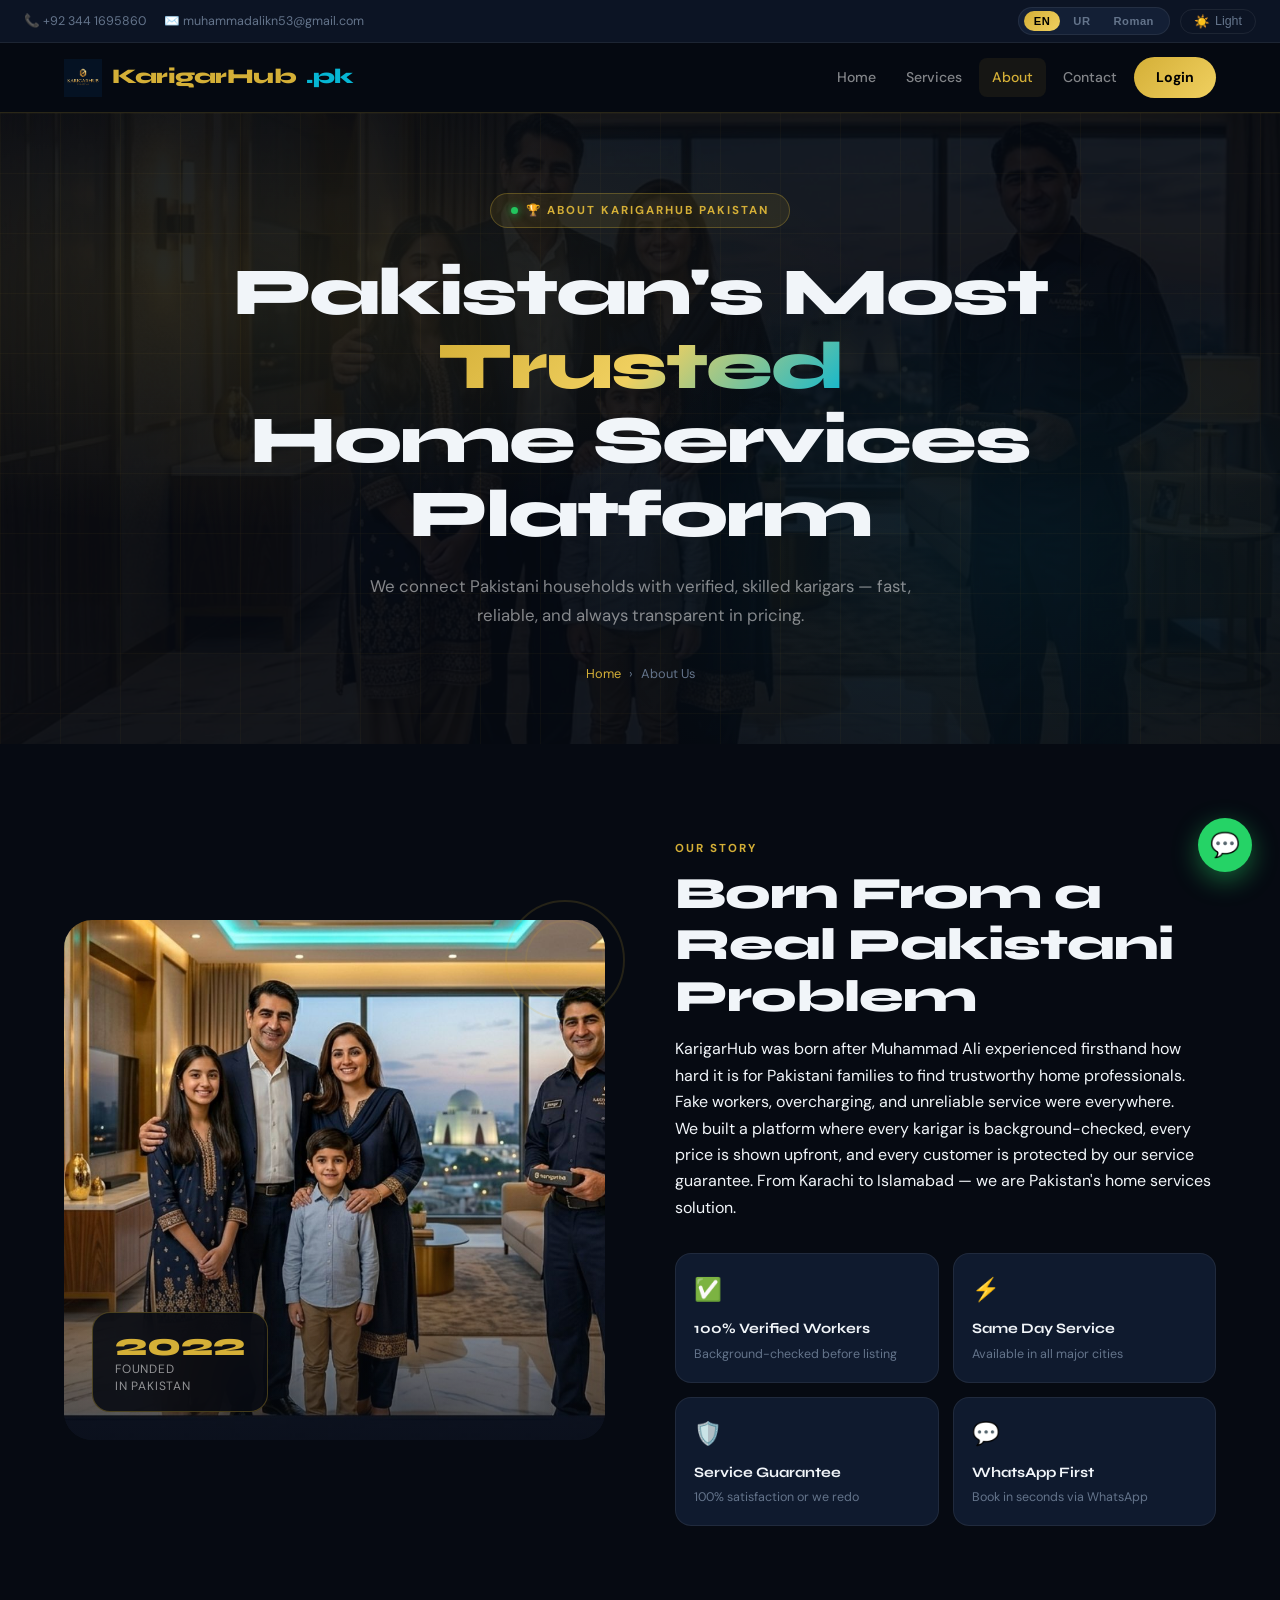
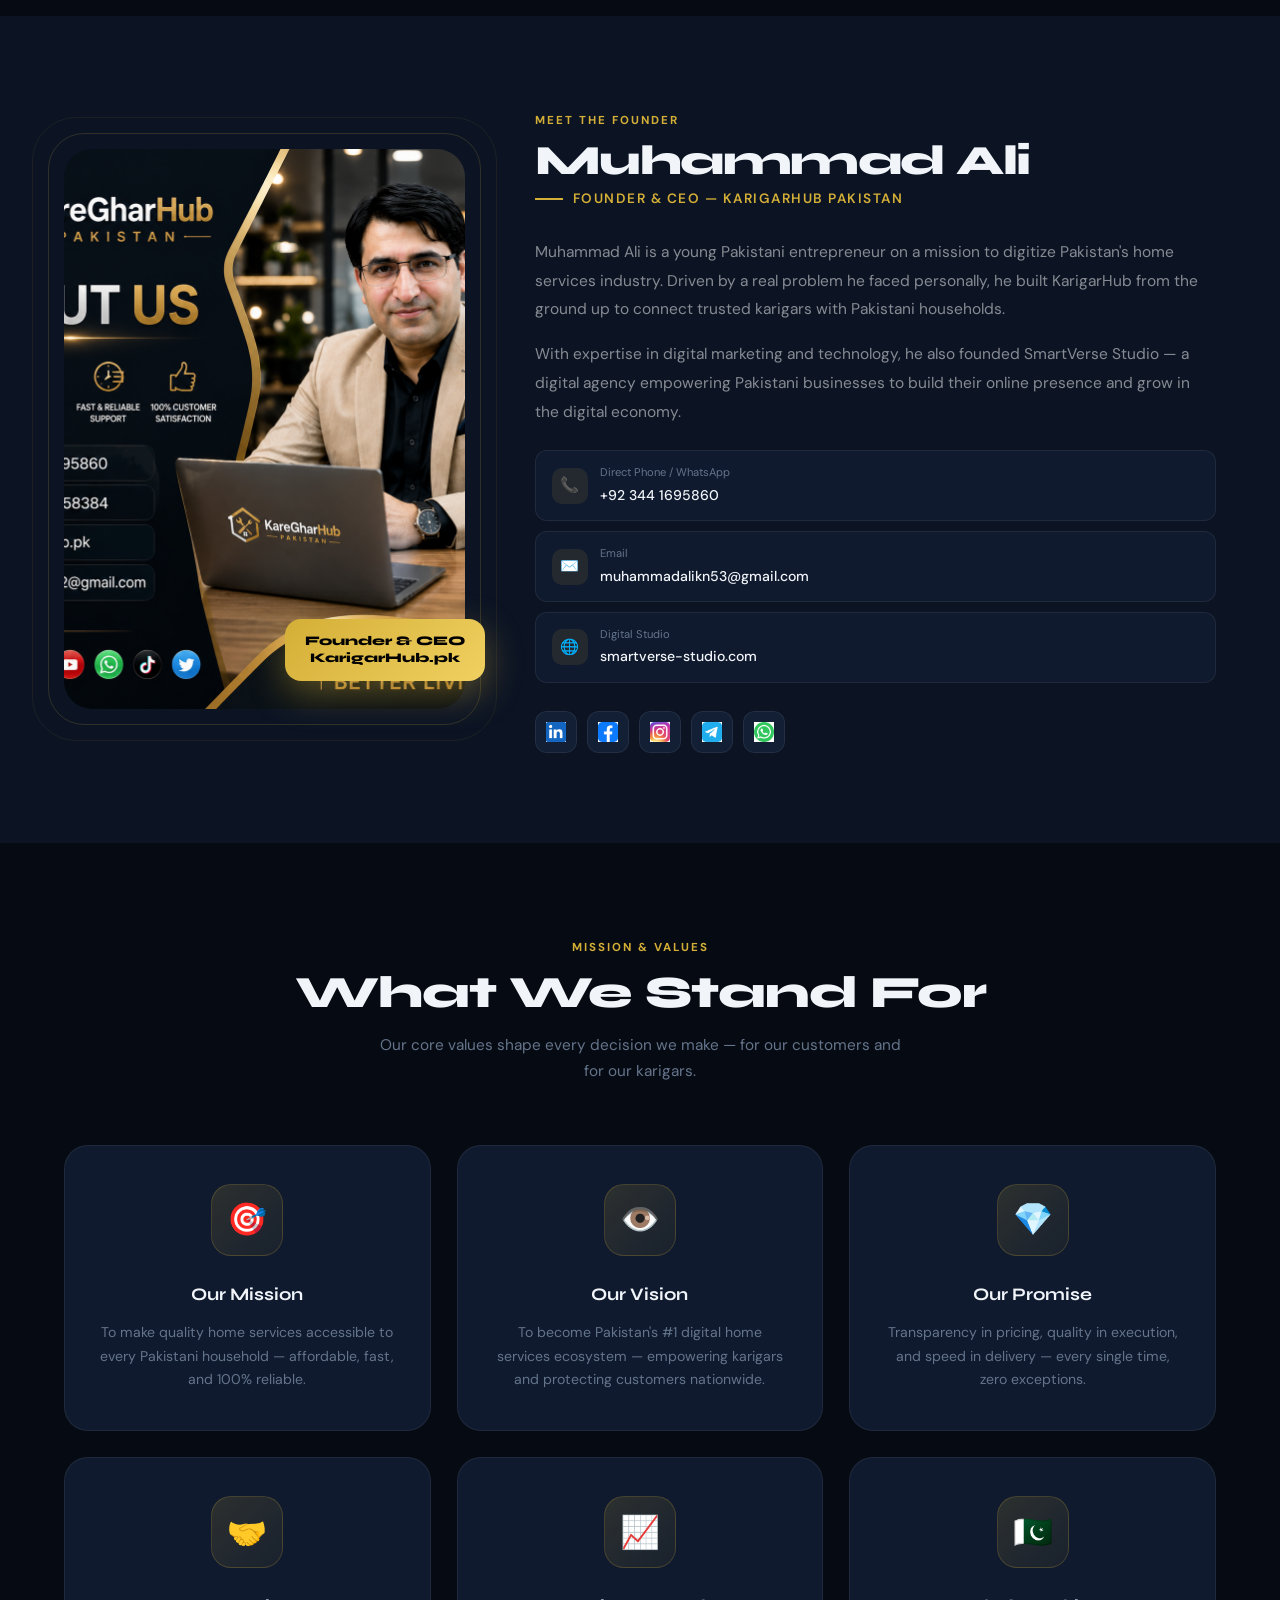
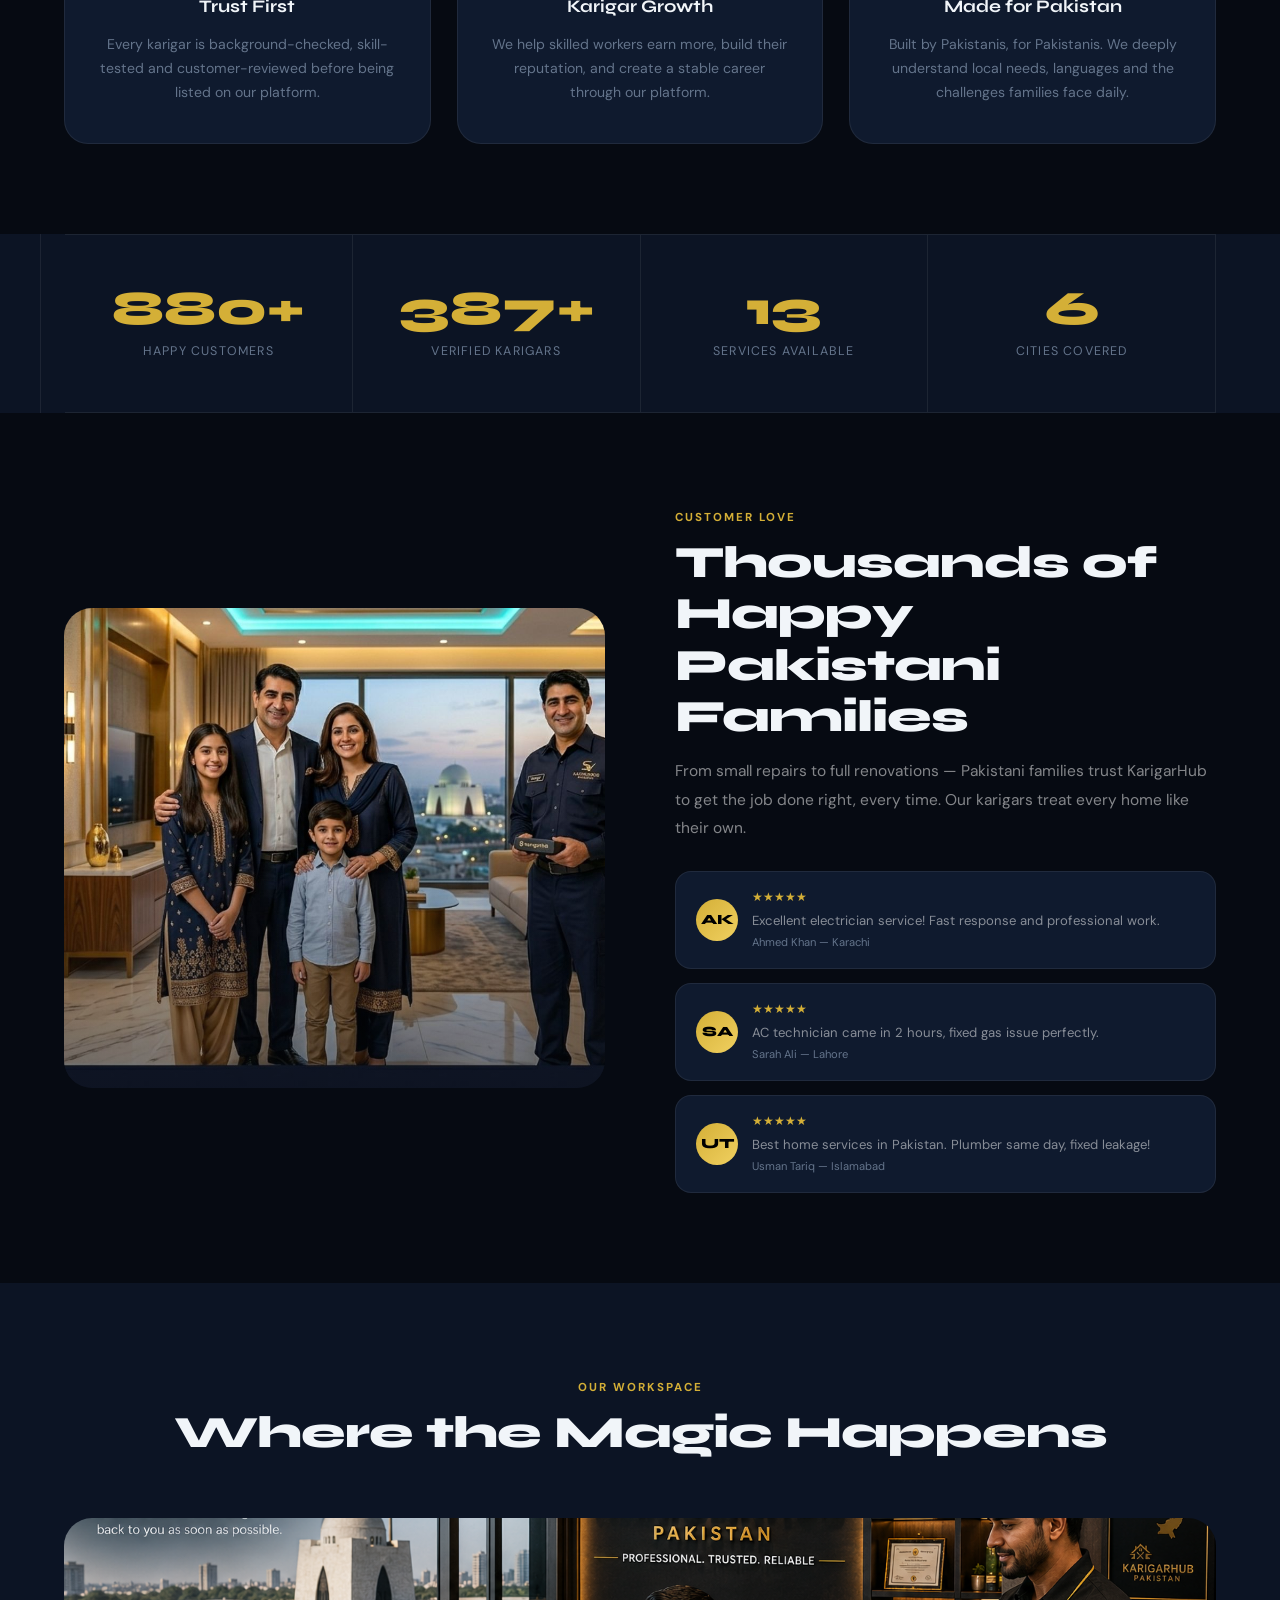
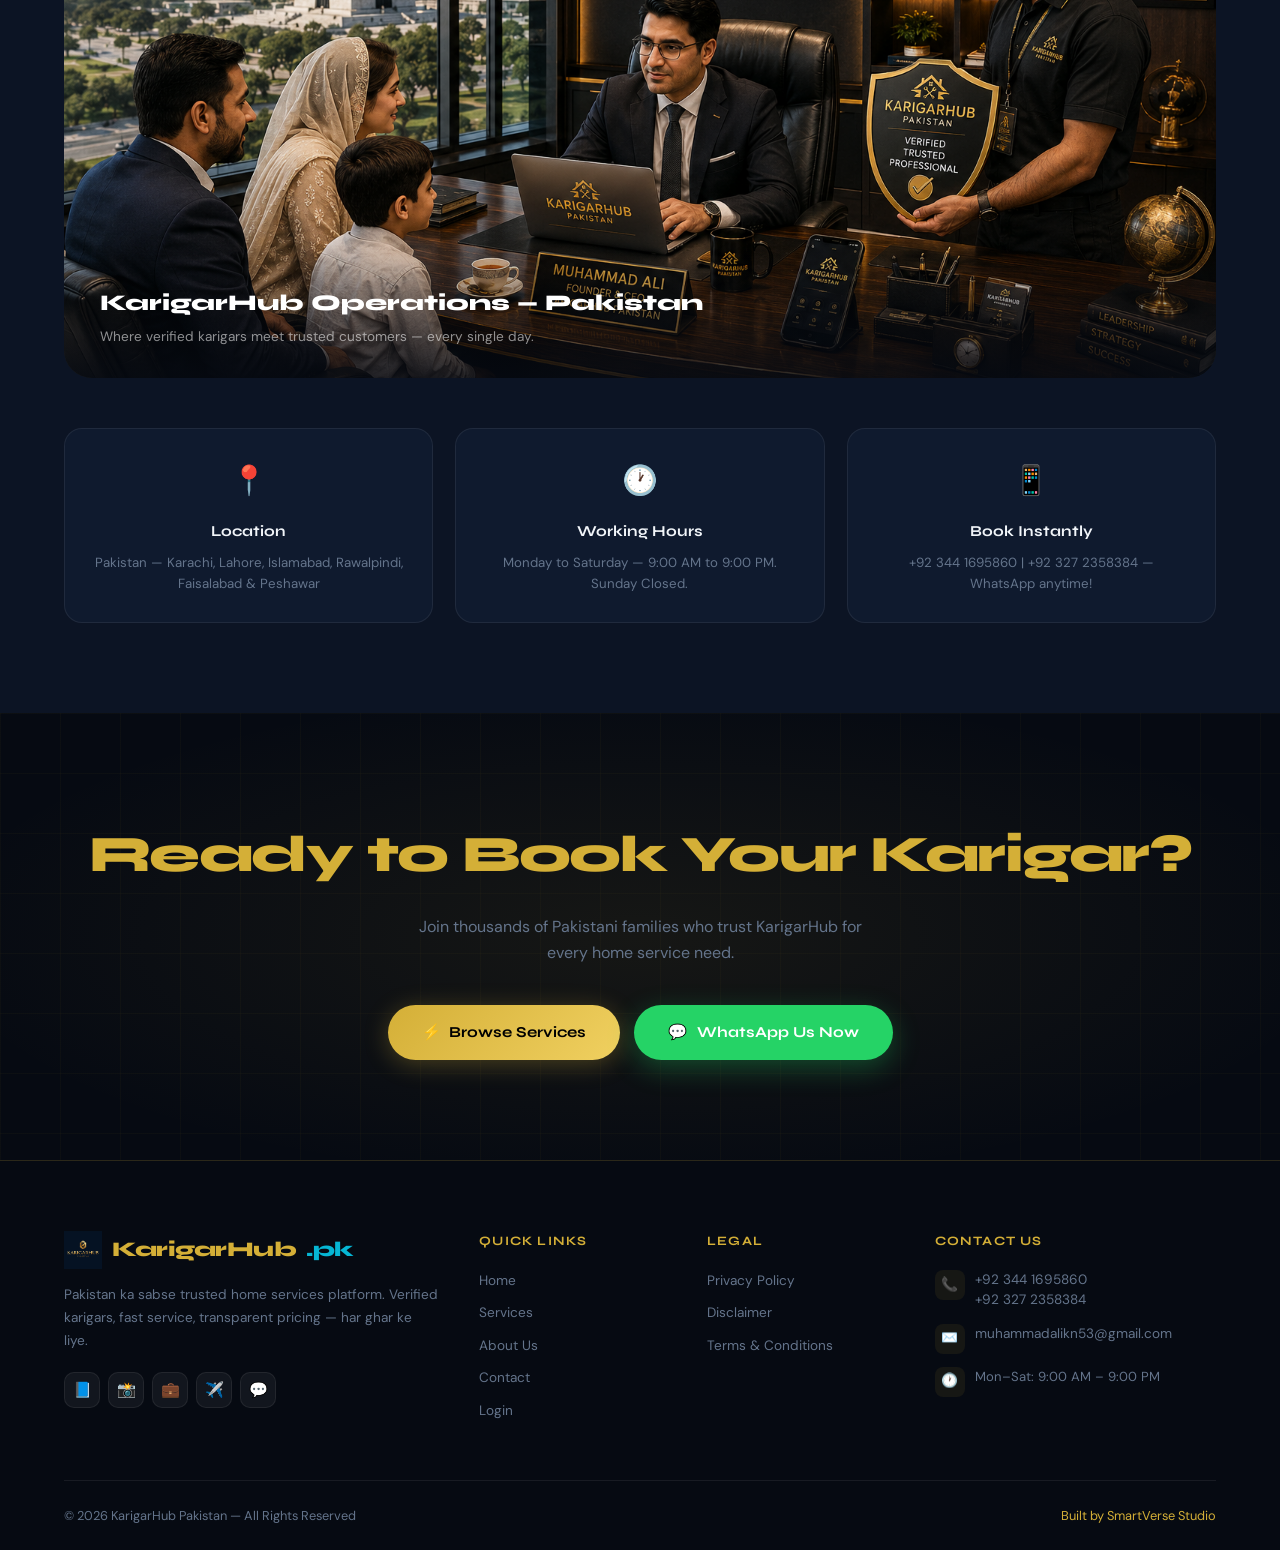
==== commit b253d748: "Update about.html" ====
--- a/about.html
+++ b/about.html
@@ -3,220 +3,445 @@
 <head>
   <meta charset="UTF-8">
   <meta name="viewport" content="width=device-width, initial-scale=1.0">
-  <title>About Us | KarigarHub Pakistan — Trusted Home Services</title>
-  <meta name="description" content="Learn about KarigarHub Pakistan — founded by Muhammad Ali. Pakistan ka #1 trusted home services platform connecting verified karigars with customers.">
-  <meta name="keywords" content="about karigarhub, muhammad ali karigarhub, pakistan home services, karigar platform">
+  <title>About Us | KarigarHub Pakistan — Trusted Home Services Platform</title>
+  <meta name="description" content="About KarigarHub Pakistan — Founded by Muhammad Ali. Pakistan's #1 verified home services platform connecting trusted karigars with households across Pakistan.">
+  <meta name="keywords" content="about karigarhub pakistan, muhammad ali karigarhub, trusted karigar platform pakistan">
   <meta name="author" content="Muhammad Ali">
   <meta name="robots" content="index, follow">
   <link rel="canonical" href="https://explorevista.github.io/karegarhub-pakistan/about.html">
   <meta name="google-site-verification" content="DcbWTnUxvJVAUExh8X-csHxO0JJmB4AMAIuveWWCdDo">
   <meta property="og:title" content="About KarigarHub Pakistan">
-  <meta property="og:description" content="Pakistan ka #1 trusted home services platform — founded by Muhammad Ali.">
+  <meta property="og:description" content="Pakistan's #1 trusted home services platform — Founded by Muhammad Ali.">
   <meta property="og:image" content="https://explorevista.github.io/karegarhub-pakistan/assets/images/logo.png">
   <meta property="og:url" content="https://explorevista.github.io/karegarhub-pakistan/about.html">
   <link rel="icon" type="image/png" href="assets/images/favicon.png">
   <link rel="preconnect" href="https://fonts.googleapis.com">
   <link rel="preconnect" href="https://fonts.gstatic.com" crossorigin>
-  <link href="https://fonts.googleapis.com/css2?family=Syne:wght@400;600;700;800&family=DM+Sans:wght@300;400;500;600&family=Noto+Nastaliq+Urdu:wght@400;600;700&display=swap" rel="stylesheet">
+  <link href="https://fonts.googleapis.com/css2?family=Syne:wght@400;600;700;800&family=DM+Sans:ital,wght@0,300;0,400;0,500;0,600;1,400&family=Noto+Nastaliq+Urdu:wght@400;600;700&display=swap" rel="stylesheet">
   <script async src="https://www.googletagmanager.com/gtag/js?id=G-Z9NE5E50GG"></script>
   <script>window.dataLayer=window.dataLayer||[];function gtag(){dataLayer.push(arguments);}gtag('js',new Date());gtag('config','G-Z9NE5E50GG');</script>
   <script async src="https://pagead2.googlesyndication.com/pagead/js/adsbygoogle.js?client=ca-pub-7495097418204600" crossorigin="anonymous"></script>
 
-  <style>
-    :root{--gold:#D4AF37;--gold-light:#f0d060;--gold-dark:#a88520;--cyan:#06b6d4;--success:#22c55e;--font-head:'Syne',sans-serif;--font-body:'DM Sans',sans-serif;--font-urdu:'Noto Nastaliq Urdu',serif;}
-    [data-theme="dark"]{--bg:#080c14;--bg2:#0f172a;--bg3:#1a2540;--bg-card:#111827;--border:rgba(212,175,55,0.15);--border2:rgba(255,255,255,0.07);--text:#f1f5f9;--text-muted:#64748b;--text-sub:rgba(255,255,255,0.45);--nav-bg:rgba(8,12,20,0.97);--shadow:0 20px 60px rgba(0,0,0,0.4);}
-    [data-theme="light"]{--bg:#f8fafc;--bg2:#ffffff;--bg3:#f1f5f9;--bg-card:#ffffff;--border:rgba(212,175,55,0.25);--border2:#e2e8f0;--text:#0f172a;--text-muted:#64748b;--text-sub:#475569;--nav-bg:rgba(255,255,255,0.97);--shadow:0 20px 60px rgba(0,0,0,0.08);}
-    *,*::before,*::after{margin:0;padding:0;box-sizing:border-box;}
-    html{scroll-behavior:smooth;}
-    body{font-family:var(--font-body);background:var(--bg);color:var(--text);line-height:1.65;transition:background .3s,color .3s;overflow-x:hidden;}
-    a{text-decoration:none;color:inherit;}
-    img{max-width:100%;display:block;}
-    .container{width:100%;max-width:1200px;margin:auto;padding:0 24px;}
-
-    /* TOPBAR */
-    .topbar{background:var(--bg2);border-bottom:1px solid var(--border2);padding:7px 24px;display:flex;justify-content:space-between;align-items:center;flex-wrap:wrap;gap:8px;font-size:.78rem;color:var(--text-muted);}
-    .topbar-left{display:flex;align-items:center;gap:16px;}
-    .topbar-left a{color:var(--text-muted);transition:color .2s;}
-    .topbar-left a:hover{color:var(--gold);}
-    .topbar-right{display:flex;align-items:center;gap:10px;}
-    .lang-switcher{display:flex;align-items:center;gap:4px;background:var(--bg3);border:1px solid var(--border2);border-radius:999px;padding:3px 6px;}
-    .lang-btn{background:none;border:none;cursor:pointer;font-size:.72rem;font-weight:700;color:var(--text-muted);padding:4px 9px;border-radius:999px;transition:all .2s;letter-spacing:.5px;}
-    .lang-btn.active,.lang-btn:hover{background:linear-gradient(135deg,var(--gold),var(--gold-light));color:#000;}
-    .theme-toggle{background:none;border:1px solid var(--border2);border-radius:999px;padding:4px 12px;cursor:pointer;font-size:.8rem;color:var(--text-muted);display:flex;align-items:center;gap:5px;transition:all .2s;}
-    .theme-toggle:hover{border-color:var(--gold);color:var(--gold);}
-
-    /* NAVBAR */
-    .navbar{position:sticky;top:0;z-index:1000;background:var(--nav-bg);backdrop-filter:blur(20px);border-bottom:1px solid var(--border);}
-    .nav-container{display:flex;justify-content:space-between;align-items:center;padding:14px 24px;}
-    .logo{display:flex;align-items:center;gap:10px;font-family:var(--font-head);font-size:1.3rem;font-weight:800;color:var(--gold);letter-spacing:-.5px;}
-    .logo img{width:38px;height:38px;object-fit:contain;}
-    .logo-dot{color:var(--cyan);}
-    .nav-links{display:flex;align-items:center;gap:4px;}
-    .nav-links a{color:var(--text-sub);font-weight:500;font-size:.88rem;padding:8px 13px;border-radius:8px;transition:all .25s;}
-    .nav-links a:hover,.nav-links a.active{color:var(--gold);background:rgba(212,175,55,.08);}
-    .btn-nav{background:linear-gradient(135deg,var(--gold),var(--gold-light))!important;color:#000!important;font-weight:700!important;padding:9px 20px!important;border-radius:999px!important;}
-    .mobile-toggle{display:none;background:none;border:none;cursor:pointer;flex-direction:column;gap:5px;padding:4px;}
-    .mobile-toggle span{display:block;width:24px;height:2px;background:var(--text);border-radius:2px;transition:all .3s;}
-
-    /* PAGE HERO */
-    .page-hero{position:relative;padding:100px 0 80px;text-align:center;background:var(--bg);overflow:hidden;}
-    .page-hero::before{content:'';position:absolute;inset:0;background:radial-gradient(ellipse 80% 60% at 50% 50%,rgba(212,175,55,.08) 0%,transparent 70%);}
-    .page-hero-grid{position:absolute;inset:0;background-image:linear-gradient(rgba(212,175,55,.04) 1px,transparent 1px),linear-gradient(90deg,rgba(212,175,55,.04) 1px,transparent 1px);background-size:60px 60px;}
-    .page-hero-content{position:relative;z-index:2;animation:fadeUp .8s ease both;}
-    @keyframes fadeUp{from{opacity:0;transform:translateY(30px);}to{opacity:1;transform:translateY(0);}}
-    .page-label{display:inline-block;font-size:.75rem;font-weight:700;letter-spacing:2px;text-transform:uppercase;color:var(--gold);margin-bottom:12px;}
-    .page-hero h1{font-family:var(--font-head);font-size:clamp(2rem,5vw,3.5rem);font-weight:800;letter-spacing:-1.5px;margin-bottom:16px;line-height:1.1;}
-    .page-hero h1 .gold{background:linear-gradient(135deg,var(--gold),var(--gold-light),var(--cyan));-webkit-background-clip:text;-webkit-text-fill-color:transparent;background-clip:text;}
-    .page-hero p{color:var(--text-sub);font-size:1.05rem;max-width:580px;margin:0 auto;}
-
-    /* BREADCRUMB */
-    .breadcrumb{display:flex;align-items:center;justify-content:center;gap:8px;margin-top:24px;font-size:.82rem;color:var(--text-muted);}
-    .breadcrumb a{color:var(--gold);}
-    .breadcrumb span{color:var(--text-muted);}
-
-    /* SECTIONS */
-    .section{padding:88px 0;}
-    .section-label{display:inline-block;font-size:.75rem;font-weight:700;letter-spacing:2px;text-transform:uppercase;color:var(--gold);margin-bottom:10px;}
-    .section-title{font-family:var(--font-head);font-size:clamp(1.7rem,3.5vw,2.6rem);font-weight:800;color:var(--text);letter-spacing:-1px;margin-bottom:12px;line-height:1.2;}
-    .section-sub{color:var(--text-muted);font-size:.95rem;max-width:520px;}
-    .section-header{margin-bottom:56px;}
-    .text-center{text-align:center;}
-    .text-center .section-sub{margin:0 auto;}
-
-    /* STORY SECTION */
-    .story-grid{display:grid;grid-template-columns:1fr 1fr;gap:60px;align-items:center;}
-    .story-img{position:relative;border-radius:24px;overflow:hidden;}
-    .story-img img{width:100%;height:480px;object-fit:cover;border-radius:24px;}
-    .story-img-badge{position:absolute;bottom:24px;left:24px;background:rgba(8,12,20,.9);backdrop-filter:blur(12px);border:1px solid rgba(212,175,55,.3);border-radius:16px;padding:14px 18px;display:flex;align-items:center;gap:12px;}
-    .badge-icon{font-size:1.8rem;}
-    .badge-text-top{font-family:var(--font-head);font-size:1.2rem;font-weight:800;color:var(--gold);line-height:1;}
-    .badge-text-bot{font-size:.72rem;color:rgba(255,255,255,.5);letter-spacing:1px;text-transform:uppercase;}
-    .story-content{}
-    .story-content p{color:var(--text-sub);font-size:.97rem;line-height:1.8;margin-bottom:18px;}
-    .story-highlights{display:grid;grid-template-columns:1fr 1fr;gap:14px;margin-top:28px;}
-    .highlight-item{background:var(--bg-card);border:1px solid var(--border2);border-radius:14px;padding:16px;transition:all .3s;}
-    .highlight-item:hover{border-color:var(--border);transform:translateY(-3px);}
-    .highlight-icon{font-size:1.4rem;margin-bottom:8px;}
-    .highlight-item h4{font-family:var(--font-head);font-size:.9rem;font-weight:700;color:var(--text);margin-bottom:4px;}
-    .highlight-item p{font-size:.8rem;color:var(--text-muted);margin:0;line-height:1.5;}
-
-    /* FOUNDER */
-    .founder-section{background:var(--bg2);}
-    .founder-grid{display:grid;grid-template-columns:1fr 1.6fr;gap:60px;align-items:center;}
-    .founder-img-wrap{position:relative;}
-    .founder-img{width:100%;height:500px;object-fit:cover;border-radius:24px;}
-    .founder-img-deco{position:absolute;top:-16px;left:-16px;right:16px;bottom:16px;border:2px solid rgba(212,175,55,.2);border-radius:24px;z-index:-1;}
-    .founder-content{}
-    .founder-name{font-family:var(--font-head);font-size:2rem;font-weight:800;color:var(--text);letter-spacing:-1px;margin-bottom:6px;}
-    .founder-title{color:var(--gold);font-size:.88rem;font-weight:600;letter-spacing:1.5px;text-transform:uppercase;margin-bottom:20px;display:flex;align-items:center;gap:8px;}
-    .founder-title::before{content:'';width:24px;height:2px;background:var(--gold);}
-    .founder-content p{color:var(--text-sub);font-size:.95rem;line-height:1.8;margin-bottom:16px;}
-    .founder-social{display:flex;gap:10px;margin-top:24px;}
-    .founder-social a{width:40px;height:40px;background:var(--bg3);border:1px solid var(--border2);border-radius:10px;display:flex;align-items:center;justify-content:center;transition:all .3s;}
-    .founder-social a:hover{border-color:rgba(212,175,55,.4);background:rgba(212,175,55,.1);transform:translateY(-3px);}
-    .founder-social img{width:20px;height:20px;object-fit:contain;}
-
-    /* MISSION VALUES */
-    .values-grid{display:grid;grid-template-columns:repeat(3,1fr);gap:24px;}
-    .value-card{background:var(--bg-card);border:1px solid var(--border2);border-radius:20px;padding:34px 28px;transition:all .35s;position:relative;overflow:hidden;text-align:center;}
-    .value-card::before{content:'';position:absolute;top:0;left:0;right:0;height:3px;background:linear-gradient(90deg,var(--gold),var(--gold-light));opacity:0;transition:opacity .35s;}
-    .value-card:hover{transform:translateY(-6px);box-shadow:var(--shadow);border-color:var(--border);}
-    .value-card:hover::before{opacity:1;}
-    .value-icon{width:64px;height:64px;background:rgba(212,175,55,.1);border-radius:20px;display:flex;align-items:center;justify-content:center;font-size:1.8rem;margin:0 auto 20px;}
-    .value-card h3{font-family:var(--font-head);font-size:1.05rem;font-weight:700;color:var(--text);margin-bottom:10px;}
-    .value-card p{color:var(--text-muted);font-size:.87rem;line-height:1.65;}
-
-    /* STATS */
-    .stats-section{background:var(--bg2);padding:70px 0;}
-    .stats-grid{display:grid;grid-template-columns:repeat(4,1fr);gap:24px;text-align:center;}
-    .stat-card{padding:30px 20px;border-radius:20px;background:var(--bg-card);border:1px solid var(--border2);transition:all .3s;}
-    .stat-card:hover{border-color:var(--border);transform:translateY(-4px);}
-    .stat-num{font-family:var(--font-head);font-size:2.5rem;font-weight:800;color:var(--gold);line-height:1;margin-bottom:8px;}
-    .stat-lbl{font-size:.8rem;color:var(--text-muted);text-transform:uppercase;letter-spacing:1px;}
-
-    /* HAPPY CUSTOMERS */
-    .customers-section{}
-    .customers-grid{display:grid;grid-template-columns:1fr 1fr;gap:60px;align-items:center;}
-    .customers-img{border-radius:24px;overflow:hidden;}
-    .customers-img img{width:100%;height:420px;object-fit:cover;border-radius:24px;}
-    .customers-content p{color:var(--text-sub);font-size:.97rem;line-height:1.8;margin-bottom:18px;}
-    .review-chips{display:flex;flex-wrap:wrap;gap:10px;margin-top:24px;}
-    .review-chip{background:var(--bg-card);border:1px solid var(--border2);border-radius:12px;padding:10px 16px;font-size:.82rem;color:var(--text-sub);display:flex;align-items:center;gap:8px;}
-    .review-chip .stars{color:var(--gold);font-size:.8rem;}
-
-    /* OFFICE */
-    .office-section{background:var(--bg2);}
-    .office-img{border-radius:24px;overflow:hidden;margin-bottom:40px;}
-    .office-img img{width:100%;height:400px;object-fit:cover;border-radius:24px;}
-    .office-info-grid{display:grid;grid-template-columns:repeat(3,1fr);gap:22px;}
-    .office-info-card{background:var(--bg-card);border:1px solid var(--border2);border-radius:16px;padding:24px;text-align:center;transition:all .3s;}
-    .office-info-card:hover{border-color:var(--border);transform:translateY(-4px);}
-    .office-info-icon{font-size:1.6rem;margin-bottom:12px;}
-    .office-info-card h4{font-family:var(--font-head);font-size:.95rem;font-weight:700;color:var(--text);margin-bottom:6px;}
-    .office-info-card p{font-size:.83rem;color:var(--text-muted);}
-
-    /* CTA */
-    .cta-section{padding:90px 0;background:var(--bg);position:relative;overflow:hidden;text-align:center;}
-    .cta-section::before{content:'';position:absolute;inset:0;background:radial-gradient(ellipse 80% 80% at 50% 50%,rgba(212,175,55,.07) 0%,transparent 70%);}
-    .cta-inner{position:relative;z-index:1;}
-    .cta-section h2{font-family:var(--font-head);font-size:clamp(1.7rem,4vw,2.8rem);font-weight:800;color:var(--text);letter-spacing:-1px;margin-bottom:14px;}
-    .cta-section h2 span{color:var(--gold);}
-    .cta-section p{color:var(--text-muted);font-size:.97rem;max-width:460px;margin:0 auto 34px;}
-    .cta-buttons{display:flex;justify-content:center;gap:14px;flex-wrap:wrap;}
-    .btn-primary{display:inline-flex;align-items:center;gap:8px;background:linear-gradient(135deg,var(--gold),var(--gold-light));color:#000;font-family:var(--font-head);font-size:.93rem;font-weight:700;padding:14px 30px;border-radius:999px;transition:all .3s;box-shadow:0 4px 22px rgba(212,175,55,.3);}
-    .btn-primary:hover{transform:translateY(-3px);box-shadow:0 12px 34px rgba(212,175,55,.45);}
-    .btn-whatsapp{display:inline-flex;align-items:center;gap:10px;background:#25d366;color:white;font-family:var(--font-head);font-size:.93rem;font-weight:700;padding:14px 30px;border-radius:999px;transition:all .3s;box-shadow:0 8px 26px rgba(37,211,102,.3);}
-    .btn-whatsapp:hover{transform:translateY(-3px);box-shadow:0 16px 38px rgba(37,211,102,.4);}
-
-    /* FOOTER */
-    footer{background:var(--bg);border-top:1px solid var(--border);padding:68px 0 22px;}
-    .footer-grid{display:grid;grid-template-columns:2fr 1fr 1fr 1.5fr;gap:38px;margin-bottom:46px;}
-    .footer-brand .logo{margin-bottom:14px;}
-    .footer-brand p{color:var(--text-muted);font-size:.85rem;line-height:1.7;margin-bottom:18px;}
-    .footer-social{display:flex;gap:8px;}
-    .social-btn{width:36px;height:36px;background:rgba(255,255,255,.05);border:1px solid var(--border2);border-radius:10px;display:flex;align-items:center;justify-content:center;font-size:.95rem;transition:all .3s;color:var(--text);}
-    .social-btn:hover{background:rgba(212,175,55,.14);border-color:rgba(212,175,55,.4);transform:translateY(-3px);}
-    .footer-col h5{font-family:var(--font-head);color:var(--gold);font-size:.82rem;font-weight:700;letter-spacing:1px;text-transform:uppercase;margin-bottom:16px;}
-    .footer-col a{display:block;color:var(--text-muted);font-size:.85rem;margin-bottom:9px;transition:color .2s;}
-    .footer-col a:hover{color:var(--gold);}
-    .footer-contact-item{display:flex;align-items:flex-start;gap:10px;margin-bottom:12px;}
-    .contact-icon{width:30px;height:30px;background:rgba(212,175,55,.08);border-radius:8px;display:flex;align-items:center;justify-content:center;font-size:.85rem;flex-shrink:0;}
-    .contact-text{font-size:.82rem;color:var(--text-muted);line-height:1.5;}
-    .contact-text a{color:var(--text-muted);display:inline;margin-bottom:0;}
-    .contact-text a:hover{color:var(--gold);}
-    .footer-bottom{border-top:1px solid var(--border2);padding-top:22px;display:flex;justify-content:space-between;align-items:center;flex-wrap:wrap;gap:10px;}
-    .footer-bottom p{font-size:.8rem;color:var(--text-muted);}
-    .footer-bottom a{color:var(--gold);font-size:.8rem;}
-
-    /* FLOATING */
-    .wa-float{position:fixed;bottom:28px;right:28px;z-index:9990;width:52px;height:52px;background:#25d366;border-radius:50%;display:flex;align-items:center;justify-content:center;font-size:1.4rem;box-shadow:0 6px 22px rgba(37,211,102,.4);transition:all .3s;}
-    .wa-float:hover{transform:scale(1.12);}
-
-    /* REVEAL */
-    .reveal{opacity:0;transform:translateY(28px);transition:all .65s ease;}
-    .reveal.visible{opacity:1;transform:translateY(0);}
-
-    /* RESPONSIVE */
-    @media(max-width:1024px){
-      .story-grid,.founder-grid,.customers-grid{grid-template-columns:1fr;}
-      .story-img img,.founder-img,.customers-img img{height:320px;}
-      .values-grid{grid-template-columns:repeat(2,1fr);}
-      .stats-grid{grid-template-columns:repeat(2,1fr);}
-      .office-info-grid{grid-template-columns:repeat(2,1fr);}
-      .footer-grid{grid-template-columns:1fr 1fr;}
-    }
-    @media(max-width:768px){
-      .topbar{display:none;}
-      .mobile-toggle{display:flex;}
-      .nav-links{position:absolute;top:100%;left:0;right:0;background:var(--nav-bg);backdrop-filter:blur(20px);flex-direction:column;padding:18px;display:none;border-bottom:1px solid var(--border);}
-      .nav-links.active{display:flex;}
-      .values-grid,.office-info-grid{grid-template-columns:1fr;}
-      .stats-grid{grid-template-columns:repeat(2,1fr);}
-      .story-highlights{grid-template-columns:1fr;}
-      .footer-grid{grid-template-columns:1fr;}
-      .footer-bottom{flex-direction:column;text-align:center;}
-    }
-  </style>
+<style>
+/* ===================== ROOT ===================== */
+:root{
+  --gold:#D4AF37;--gold-light:#f0d060;--gold-dark:#a88520;
+  --cyan:#06b6d4;--success:#22c55e;
+  --font-head:'Syne',sans-serif;
+  --font-body:'DM Sans',sans-serif;
+  --font-urdu:'Noto Nastaliq Urdu',serif;
+}
+[data-theme="dark"]{
+  --bg:#060a12;--bg2:#0c1424;--bg3:#131f35;--bg-card:#0f1a2e;
+  --border:rgba(212,175,55,.18);--border2:rgba(255,255,255,.07);
+  --text:#f1f5f9;--text-muted:#64748b;--text-sub:rgba(255,255,255,.5);
+  --nav-bg:rgba(6,10,18,.97);--shadow:0 24px 70px rgba(0,0,0,.5);
+}
+[data-theme="light"]{
+  --bg:#f8fafc;--bg2:#ffffff;--bg3:#f1f5f9;--bg-card:#ffffff;
+  --border:rgba(212,175,55,.25);--border2:#e2e8f0;
+  --text:#0f172a;--text-muted:#64748b;--text-sub:#475569;
+  --nav-bg:rgba(255,255,255,.97);--shadow:0 20px 60px rgba(0,0,0,.08);
+}
+*,*::before,*::after{margin:0;padding:0;box-sizing:border-box;}
+html{scroll-behavior:smooth;}
+body{font-family:var(--font-body);background:var(--bg);color:var(--text);line-height:1.65;overflow-x:hidden;transition:background .3s,color .3s;}
+a{text-decoration:none;color:inherit;}
+img{max-width:100%;display:block;}
+.container{width:100%;max-width:1200px;margin:auto;padding:0 24px;}
+
+/* ===================== TOPBAR ===================== */
+.topbar{background:var(--bg2);border-bottom:1px solid var(--border2);padding:7px 24px;display:flex;justify-content:space-between;align-items:center;flex-wrap:wrap;gap:8px;font-size:.78rem;color:var(--text-muted);}
+.topbar-left{display:flex;align-items:center;gap:18px;}
+.topbar-left a{color:var(--text-muted);transition:color .2s;display:flex;align-items:center;gap:5px;}
+.topbar-left a:hover{color:var(--gold);}
+.topbar-right{display:flex;align-items:center;gap:10px;}
+.lang-switcher{display:flex;align-items:center;gap:3px;background:var(--bg3);border:1px solid var(--border2);border-radius:999px;padding:3px 5px;}
+.lang-btn{background:none;border:none;cursor:pointer;font-size:.7rem;font-weight:700;color:var(--text-muted);padding:4px 10px;border-radius:999px;transition:all .2s;letter-spacing:.5px;}
+.lang-btn.active,.lang-btn:hover{background:linear-gradient(135deg,var(--gold),var(--gold-light));color:#000;}
+.theme-toggle{background:none;border:1px solid var(--border2);border-radius:999px;padding:4px 13px;cursor:pointer;font-size:.78rem;color:var(--text-muted);display:flex;align-items:center;gap:5px;transition:all .2s;}
+.theme-toggle:hover{border-color:var(--gold);color:var(--gold);}
+
+/* ===================== NAVBAR ===================== */
+.navbar{position:sticky;top:0;z-index:1000;background:var(--nav-bg);backdrop-filter:blur(24px);border-bottom:1px solid var(--border);transition:all .3s;}
+.navbar.scrolled{box-shadow:0 4px 30px rgba(0,0,0,.3);}
+.nav-container{display:flex;justify-content:space-between;align-items:center;padding:14px 24px;}
+.logo{display:flex;align-items:center;gap:10px;font-family:var(--font-head);font-size:1.3rem;font-weight:800;color:var(--gold);letter-spacing:-.5px;}
+.logo img{width:38px;height:38px;object-fit:contain;}
+.logo-dot{color:var(--cyan);}
+.nav-links{display:flex;align-items:center;gap:4px;}
+.nav-links a{color:var(--text-sub);font-weight:500;font-size:.88rem;padding:8px 13px;border-radius:8px;transition:all .25s;}
+.nav-links a:hover,.nav-links a.active{color:var(--gold);background:rgba(212,175,55,.08);}
+.btn-nav{background:linear-gradient(135deg,var(--gold),var(--gold-light))!important;color:#000!important;font-weight:700!important;padding:9px 22px!important;border-radius:999px!important;transition:all .3s!important;}
+.btn-nav:hover{transform:translateY(-2px);box-shadow:0 8px 24px rgba(212,175,55,.4)!important;background:rgba(212,175,55,.08)!important;color:var(--gold)!important;}
+.mobile-toggle{display:none;background:none;border:none;cursor:pointer;flex-direction:column;gap:5px;padding:4px;}
+.mobile-toggle span{display:block;width:24px;height:2px;background:var(--text);border-radius:2px;transition:all .3s;}
+
+/* ===================== PAGE HERO ===================== */
+.page-hero{
+  position:relative;min-height:70vh;
+  display:flex;align-items:center;justify-content:center;
+  text-align:center;overflow:hidden;background:var(--bg);
+}
+.hero-bg-layer{
+  position:absolute;inset:0;
+  background:url('assets/images/happy-customers.jpg') center/cover no-repeat;
+  opacity:.08;
+}
+[data-theme="light"] .hero-bg-layer{opacity:.05;}
+.hero-mesh{
+  position:absolute;inset:0;
+  background:
+    radial-gradient(ellipse 80% 60% at 20% 30%,rgba(212,175,55,.1) 0%,transparent 60%),
+    radial-gradient(ellipse 60% 80% at 80% 70%,rgba(6,182,212,.07) 0%,transparent 60%);
+}
+.hero-grid-lines{
+  position:absolute;inset:0;
+  background-image:linear-gradient(rgba(212,175,55,.04) 1px,transparent 1px),linear-gradient(90deg,rgba(212,175,55,.04) 1px,transparent 1px);
+  background-size:60px 60px;
+}
+.page-hero-content{position:relative;z-index:2;padding:80px 20px 60px;animation:fadeUp .9s ease both;}
+@keyframes fadeUp{from{opacity:0;transform:translateY(40px);}to{opacity:1;transform:translateY(0);}}
+
+.eyebrow{
+  display:inline-flex;align-items:center;gap:8px;
+  background:rgba(212,175,55,.1);border:1px solid rgba(212,175,55,.3);
+  color:var(--gold);font-size:.72rem;font-weight:700;
+  letter-spacing:2px;text-transform:uppercase;
+  padding:7px 20px;border-radius:999px;margin-bottom:28px;
+}
+.eyebrow::before{content:'';width:7px;height:7px;background:var(--success);border-radius:50%;box-shadow:0 0 8px var(--success);animation:pulse 2s infinite;}
+@keyframes pulse{0%,100%{opacity:1;transform:scale(1);}50%{opacity:.5;transform:scale(1.5);}}
+
+.page-hero h1{
+  font-family:var(--font-head);
+  font-size:clamp(2.2rem,5.5vw,4.2rem);
+  font-weight:800;line-height:1.1;
+  letter-spacing:-2px;margin-bottom:20px;
+}
+.text-gold{
+  background:linear-gradient(135deg,var(--gold),var(--gold-light),var(--cyan));
+  -webkit-background-clip:text;-webkit-text-fill-color:transparent;background-clip:text;
+}
+.page-hero p{color:var(--text-sub);font-size:1.05rem;max-width:580px;margin:0 auto 32px;line-height:1.75;}
+.breadcrumb{display:flex;align-items:center;justify-content:center;gap:8px;font-size:.8rem;color:var(--text-muted);}
+.breadcrumb a{color:var(--gold);}
+
+/* ===================== SHARED SECTIONS ===================== */
+.section{padding:90px 0;}
+.sec-eyebrow{display:inline-block;font-size:.72rem;font-weight:700;letter-spacing:2px;text-transform:uppercase;color:var(--gold);margin-bottom:10px;}
+.sec-title{font-family:var(--font-head);font-size:clamp(1.8rem,3.5vw,2.8rem);font-weight:800;color:var(--text);letter-spacing:-1px;margin-bottom:14px;line-height:1.15;}
+.sec-sub{color:var(--text-muted);font-size:.96rem;max-width:540px;line-height:1.7;}
+.sec-header{margin-bottom:60px;}
+.text-center{text-align:center;}
+.text-center .sec-sub{margin:0 auto;}
+
+/* ===================== STORY ===================== */
+.story-grid{display:grid;grid-template-columns:1fr 1fr;gap:70px;align-items:center;}
+.story-img-wrap{position:relative;}
+.story-img-wrap img{width:100%;height:520px;object-fit:cover;border-radius:28px;}
+.story-img-overlay{
+  position:absolute;inset:0;border-radius:28px;
+  background:linear-gradient(to top,rgba(6,10,18,.6) 0%,transparent 50%);
+}
+.story-badge{
+  position:absolute;bottom:28px;left:28px;
+  background:rgba(6,10,18,.88);backdrop-filter:blur(16px);
+  border:1px solid rgba(212,175,55,.3);border-radius:18px;
+  padding:16px 22px;display:flex;align-items:center;gap:14px;
+}
+.badge-num{font-family:var(--font-head);font-size:2rem;font-weight:800;color:var(--gold);line-height:1;}
+.badge-text{font-size:.75rem;color:rgba(255,255,255,.55);line-height:1.4;text-transform:uppercase;letter-spacing:.8px;}
+.deco-ring{
+  position:absolute;top:-20px;right:-20px;
+  width:120px;height:120px;border-radius:50%;
+  border:2px solid rgba(212,175,55,.15);
+  display:flex;align-items:center;justify-content:center;
+}
+.deco-ring::before{
+  content:'';width:80px;height:80px;border-radius:50%;
+  border:2px solid rgba(212,175,55,.1);
+}
+.story-content p{color:var(--text-sub);font-size:.97rem;line-height:1.85;margin-bottom:20px;}
+.story-highlights{display:grid;grid-template-columns:1fr 1fr;gap:14px;margin-top:32px;}
+.hl-item{
+  background:var(--bg-card);border:1px solid var(--border2);
+  border-radius:16px;padding:18px;
+  transition:all .3s;position:relative;overflow:hidden;
+}
+.hl-item::before{
+  content:'';position:absolute;top:0;left:0;right:0;height:2px;
+  background:linear-gradient(90deg,var(--gold),var(--gold-light));
+  opacity:0;transition:opacity .3s;
+}
+.hl-item:hover{border-color:var(--border);transform:translateY(-3px);}
+.hl-item:hover::before{opacity:1;}
+.hl-icon{font-size:1.4rem;margin-bottom:8px;}
+.hl-item h4{font-family:var(--font-head);font-size:.9rem;font-weight:700;color:var(--text);margin-bottom:4px;}
+.hl-item p{font-size:.78rem;color:var(--text-muted);margin:0;line-height:1.5;}
+
+/* ===================== FOUNDER ===================== */
+.founder-section{background:var(--bg2);}
+.founder-grid{display:grid;grid-template-columns:1fr 1.7fr;gap:70px;align-items:center;}
+.founder-img-col{position:relative;}
+.founder-img-main{
+  width:100%;height:560px;object-fit:cover;object-position:top;
+  border-radius:28px;position:relative;z-index:1;
+}
+.founder-deco{
+  position:absolute;inset:-16px;border-radius:36px;
+  border:1.5px solid rgba(212,175,55,.18);z-index:0;
+}
+.founder-deco2{
+  position:absolute;inset:-32px;border-radius:44px;
+  border:1px solid rgba(212,175,55,.08);z-index:0;
+}
+.founder-chip{
+  position:absolute;bottom:28px;right:-20px;z-index:2;
+  background:linear-gradient(135deg,var(--gold),var(--gold-light));
+  color:#000;border-radius:16px;padding:14px 20px;
+  font-family:var(--font-head);font-size:.82rem;font-weight:800;
+  box-shadow:0 12px 36px rgba(212,175,55,.4);
+  text-align:center;line-height:1.3;
+}
+.founder-name{
+  font-family:var(--font-head);font-size:2.6rem;font-weight:800;
+  color:var(--text);letter-spacing:-1.5px;margin-bottom:6px;line-height:1;
+}
+.founder-role{
+  color:var(--gold);font-size:.85rem;font-weight:600;
+  letter-spacing:1.5px;text-transform:uppercase;
+  margin-bottom:28px;display:flex;align-items:center;gap:10px;
+}
+.founder-role::before{content:'';width:28px;height:2px;background:var(--gold);}
+.founder-bio p{color:var(--text-sub);font-size:.97rem;line-height:1.85;margin-bottom:16px;}
+.founder-contact{
+  display:flex;flex-direction:column;gap:10px;
+  margin-top:24px;margin-bottom:28px;
+}
+.founder-contact-item{
+  display:flex;align-items:center;gap:12px;
+  background:var(--bg-card);border:1px solid var(--border2);
+  border-radius:12px;padding:12px 16px;transition:all .3s;
+}
+.founder-contact-item:hover{border-color:var(--border);transform:translateX(4px);}
+.founder-contact-icon{
+  width:36px;height:36px;background:rgba(212,175,55,.1);
+  border-radius:10px;display:flex;align-items:center;justify-content:center;
+  font-size:.95rem;flex-shrink:0;
+}
+.founder-contact-text a{color:var(--text);font-size:.88rem;font-weight:500;}
+.founder-contact-text a:hover{color:var(--gold);}
+.founder-contact-label{font-size:.7rem;color:var(--text-muted);}
+.founder-socials{display:flex;gap:10px;}
+.fsocial{
+  width:42px;height:42px;background:var(--bg3);
+  border:1px solid var(--border2);border-radius:12px;
+  display:flex;align-items:center;justify-content:center;
+  transition:all .3s;
+}
+.fsocial:hover{border-color:rgba(212,175,55,.4);background:rgba(212,175,55,.1);transform:translateY(-4px);}
+.fsocial img{width:20px;height:20px;object-fit:contain;}
+
+/* ===================== MISSION CARDS ===================== */
+.values-grid{display:grid;grid-template-columns:repeat(3,1fr);gap:26px;}
+.val-card{
+  background:var(--bg-card);border:1px solid var(--border2);
+  border-radius:24px;padding:38px 32px;
+  transition:all .4s;position:relative;overflow:hidden;
+  text-align:center;
+}
+.val-card::after{
+  content:'';position:absolute;inset:0;
+  background:radial-gradient(ellipse 60% 60% at 50% 0%,rgba(212,175,55,.05) 0%,transparent 70%);
+  opacity:0;transition:opacity .4s;
+}
+.val-card::before{
+  content:'';position:absolute;
+  top:0;left:0;right:0;height:3px;
+  background:linear-gradient(90deg,var(--gold),var(--gold-light));
+  opacity:0;transition:opacity .4s;
+}
+.val-card:hover{transform:translateY(-8px);box-shadow:var(--shadow);border-color:var(--border);}
+.val-card:hover::before,.val-card:hover::after{opacity:1;}
+.val-icon{
+  width:72px;height:72px;
+  background:linear-gradient(135deg,rgba(212,175,55,.15),rgba(212,175,55,.05));
+  border:1px solid rgba(212,175,55,.2);
+  border-radius:20px;display:flex;align-items:center;justify-content:center;
+  font-size:2rem;margin:0 auto 24px;
+}
+.val-card h3{font-family:var(--font-head);font-size:1.1rem;font-weight:700;color:var(--text);margin-bottom:12px;}
+.val-card p{color:var(--text-muted);font-size:.88rem;line-height:1.7;}
+
+/* ===================== STATS ===================== */
+.stats-strip{background:var(--bg2);padding:0;}
+.stats-strip .container{
+  display:grid;grid-template-columns:repeat(4,1fr);
+  border-left:1px solid var(--border2);
+}
+.stat-block{
+  padding:50px 30px;text-align:center;
+  border-right:1px solid var(--border2);
+  border-top:1px solid var(--border2);
+  border-bottom:1px solid var(--border2);
+  transition:background .3s;
+}
+.stat-block:hover{background:rgba(212,175,55,.03);}
+.stat-block-num{
+  font-family:var(--font-head);font-size:3rem;font-weight:800;
+  color:var(--gold);line-height:1;margin-bottom:8px;
+}
+.stat-block-label{font-size:.78rem;color:var(--text-muted);text-transform:uppercase;letter-spacing:1.2px;}
+
+/* ===================== CUSTOMERS ===================== */
+.customers-grid{display:grid;grid-template-columns:1fr 1fr;gap:70px;align-items:center;}
+.customers-img-wrap{position:relative;}
+.customers-img-wrap img{width:100%;height:480px;object-fit:cover;border-radius:28px;}
+.customers-img-overlay{
+  position:absolute;inset:0;border-radius:28px;
+  background:linear-gradient(to top,rgba(6,10,18,.4) 0%,transparent 60%);
+}
+.review-grid{display:flex;flex-direction:column;gap:14px;margin-top:28px;}
+.review-card{
+  background:var(--bg-card);border:1px solid var(--border2);
+  border-radius:16px;padding:16px 20px;
+  display:flex;align-items:center;gap:14px;transition:all .3s;
+}
+.review-card:hover{border-color:var(--border);transform:translateX(6px);}
+.review-avatar{
+  width:42px;height:42px;min-width:42px;
+  background:linear-gradient(135deg,var(--gold),var(--gold-light));
+  border-radius:50%;display:flex;align-items:center;justify-content:center;
+  font-family:var(--font-head);font-weight:800;color:#000;font-size:.88rem;
+}
+.review-stars{color:var(--gold);font-size:.75rem;margin-bottom:3px;}
+.review-text{font-size:.82rem;color:var(--text-sub);line-height:1.5;}
+.review-author{font-size:.7rem;color:var(--text-muted);margin-top:3px;}
+
+/* ===================== OFFICE ===================== */
+.office-section{background:var(--bg2);}
+.office-img-wrap{
+  position:relative;border-radius:28px;overflow:hidden;
+  margin-bottom:50px;
+}
+.office-img-wrap img{width:100%;height:460px;object-fit:cover;}
+.office-img-caption{
+  position:absolute;bottom:0;left:0;right:0;
+  background:linear-gradient(to top,rgba(6,10,18,.85),transparent);
+  padding:40px 36px 30px;
+}
+.office-img-caption h3{
+  font-family:var(--font-head);font-size:1.4rem;font-weight:800;
+  color:white;margin-bottom:4px;
+}
+.office-img-caption p{font-size:.85rem;color:rgba(255,255,255,.55);}
+.office-cards{display:grid;grid-template-columns:repeat(3,1fr);gap:22px;}
+.office-card{
+  background:var(--bg-card);border:1px solid var(--border2);
+  border-radius:18px;padding:28px;text-align:center;transition:all .3s;
+}
+.office-card:hover{border-color:var(--border);transform:translateY(-5px);box-shadow:var(--shadow);}
+.office-card-icon{font-size:1.8rem;margin-bottom:14px;}
+.office-card h4{font-family:var(--font-head);font-size:.95rem;font-weight:700;color:var(--text);margin-bottom:8px;}
+.office-card p{font-size:.83rem;color:var(--text-muted);line-height:1.6;}
+
+/* ===================== CTA ===================== */
+.cta-section{
+  padding:100px 0;background:var(--bg);
+  position:relative;overflow:hidden;text-align:center;
+}
+.cta-section::before{
+  content:'';position:absolute;inset:0;
+  background:radial-gradient(ellipse 80% 80% at 50% 50%,rgba(212,175,55,.08) 0%,transparent 70%);
+}
+.cta-grid-lines{
+  position:absolute;inset:0;
+  background-image:linear-gradient(rgba(212,175,55,.03) 1px,transparent 1px),linear-gradient(90deg,rgba(212,175,55,.03) 1px,transparent 1px);
+  background-size:60px 60px;
+}
+.cta-inner{position:relative;z-index:1;}
+.cta-section h2{
+  font-family:var(--font-head);
+  font-size:clamp(1.8rem,4.5vw,3.2rem);
+  font-weight:800;color:var(--text);
+  letter-spacing:-1.5px;margin-bottom:16px;
+}
+.cta-section h2 span{color:var(--gold);}
+.cta-section p{color:var(--text-muted);font-size:1rem;max-width:480px;margin:0 auto 38px;}
+.cta-btns{display:flex;justify-content:center;gap:14px;flex-wrap:wrap;}
+.btn-gold{
+  display:inline-flex;align-items:center;gap:8px;
+  background:linear-gradient(135deg,var(--gold),var(--gold-light));
+  color:#000;font-family:var(--font-head);font-size:.95rem;font-weight:700;
+  padding:15px 34px;border-radius:999px;transition:all .3s;
+  box-shadow:0 4px 24px rgba(212,175,55,.3);
+}
+.btn-gold:hover{transform:translateY(-3px);box-shadow:0 14px 38px rgba(212,175,55,.45);}
+.btn-wa{
+  display:inline-flex;align-items:center;gap:10px;
+  background:#25d366;color:white;
+  font-family:var(--font-head);font-size:.95rem;font-weight:700;
+  padding:15px 34px;border-radius:999px;transition:all .3s;
+  box-shadow:0 8px 28px rgba(37,211,102,.3);
+}
+.btn-wa:hover{transform:translateY(-3px);box-shadow:0 16px 40px rgba(37,211,102,.45);}
+
+/* ===================== FOOTER ===================== */
+footer{background:var(--bg);border-top:1px solid var(--border);padding:70px 0 24px;}
+.footer-grid{display:grid;grid-template-columns:2fr 1fr 1fr 1.5fr;gap:40px;margin-bottom:48px;}
+.footer-brand .logo{margin-bottom:14px;}
+.footer-brand p{color:var(--text-muted);font-size:.85rem;line-height:1.7;margin-bottom:20px;}
+.footer-social{display:flex;gap:8px;}
+.soc-btn{width:36px;height:36px;background:rgba(255,255,255,.05);border:1px solid var(--border2);border-radius:10px;display:flex;align-items:center;justify-content:center;font-size:.95rem;transition:all .3s;}
+.soc-btn:hover{background:rgba(212,175,55,.14);border-color:rgba(212,175,55,.4);transform:translateY(-3px);}
+.footer-col h5{font-family:var(--font-head);color:var(--gold);font-size:.8rem;font-weight:700;letter-spacing:1.2px;text-transform:uppercase;margin-bottom:18px;}
+.footer-col a{display:block;color:var(--text-muted);font-size:.85rem;margin-bottom:10px;transition:color .2s;}
+.footer-col a:hover{color:var(--gold);}
+.fci{display:flex;align-items:flex-start;gap:10px;margin-bottom:13px;}
+.fci-icon{width:30px;height:30px;background:rgba(212,175,55,.08);border-radius:8px;display:flex;align-items:center;justify-content:center;font-size:.85rem;flex-shrink:0;}
+.fci-text{font-size:.82rem;color:var(--text-muted);line-height:1.5;}
+.fci-text a{color:var(--text-muted);display:inline;}
+.fci-text a:hover{color:var(--gold);}
+.footer-bottom{border-top:1px solid var(--border2);padding-top:24px;display:flex;justify-content:space-between;align-items:center;flex-wrap:wrap;gap:10px;}
+.footer-bottom p{font-size:.8rem;color:var(--text-muted);}
+.footer-bottom a{color:var(--gold);font-size:.8rem;}
+
+/* ===================== FLOATING ===================== */
+.wa-float{position:fixed;bottom:28px;right:28px;z-index:9990;width:54px;height:54px;background:#25d366;border-radius:50%;display:flex;align-items:center;justify-content:center;font-size:1.5rem;box-shadow:0 8px 26px rgba(37,211,102,.45);transition:all .3s;}
+.wa-float:hover{transform:scale(1.12);}
+
+/* ===================== REVEAL ===================== */
+.reveal{opacity:0;transform:translateY(30px);transition:all .7s ease;}
+.reveal.visible{opacity:1;transform:translateY(0);}
+.reveal-left{opacity:0;transform:translateX(-30px);transition:all .7s ease;}
+.reveal-left.visible{opacity:1;transform:translateX(0);}
+.reveal-right{opacity:0;transform:translateX(30px);transition:all .7s ease;}
+.reveal-right.visible{opacity:1;transform:translateX(0);}
+
+/* ===================== RESPONSIVE ===================== */
+@media(max-width:1024px){
+  .story-grid,.founder-grid,.customers-grid{grid-template-columns:1fr;}
+  .story-img-wrap img,.founder-img-main,.customers-img-wrap img{height:360px;}
+  .founder-chip{right:20px;}
+  .values-grid{grid-template-columns:repeat(2,1fr);}
+  .stats-strip .container{grid-template-columns:repeat(2,1fr);}
+  .office-cards{grid-template-columns:repeat(2,1fr);}
+  .footer-grid{grid-template-columns:1fr 1fr;}
+}
+@media(max-width:768px){
+  .topbar{display:none;}
+  .mobile-toggle{display:flex;}
+  .nav-links{position:absolute;top:100%;left:0;right:0;background:var(--nav-bg);backdrop-filter:blur(24px);flex-direction:column;padding:18px;display:none;border-bottom:1px solid var(--border);}
+  .nav-links.active{display:flex;}
+  .values-grid,.office-cards{grid-template-columns:1fr;}
+  .stats-strip .container{grid-template-columns:repeat(2,1fr);}
+  .story-highlights{grid-template-columns:1fr;}
+  .footer-grid{grid-template-columns:1fr;}
+  .footer-bottom{flex-direction:column;text-align:center;}
+  .founder-chip{position:static;margin-top:16px;display:inline-block;}
+}
+</style>
 </head>
 <body>
 
@@ -233,14 +458,13 @@
       <button class="lang-btn" id="langRM" onclick="setLang('roman')">Roman</button>
     </div>
     <button class="theme-toggle" onclick="toggleTheme()">
-      <span id="themeIcon">☀️</span>
-      <span id="themeLabel">Light</span>
+      <span id="themeIcon">☀️</span><span id="themeLabel">Light</span>
     </button>
   </div>
 </div>
 
 <!-- NAVBAR -->
-<header class="navbar">
+<header class="navbar" id="navbar">
   <div class="container nav-container">
     <a href="index.html" class="logo">
       <img src="assets/images/logo.png" alt="KarigarHub">
@@ -254,18 +478,24 @@
       <a href="index.html#services" data-en="Services" data-ur="خدمات" data-roman="Khidmat">Services</a>
       <a href="about.html" class="active" data-en="About" data-ur="ہمارے بارے" data-roman="Hamare Bare">About</a>
       <a href="contact.html" data-en="Contact" data-ur="رابطہ" data-roman="Rabta">Contact</a>
-      <a href="login.html" class="btn-nav" data-en="Login" data-ur="لاگ ان" data-roman="Login">Login</a>
+      <a href="login.html" class="btn-nav">Login</a>
     </nav>
   </div>
 </header>
 
 <!-- PAGE HERO -->
 <section class="page-hero">
-  <div class="page-hero-grid"></div>
+  <div class="hero-bg-layer"></div>
+  <div class="hero-mesh"></div>
+  <div class="hero-grid-lines"></div>
   <div class="container page-hero-content">
-    <span class="page-label" data-en="About KarigarHub" data-ur="کاریگرہب کے بارے میں" data-roman="KarigarHub Ke Bare Mein">About KarigarHub</span>
-    <h1 data-en="Pakistan's Most <span class='gold'>Trusted</span> Home Services" data-ur="پاکستان کا سب سے <span class='gold'>قابل اعتماد</span> پلیٹ فارم" data-roman="Pakistan Ka Sabse <span class='gold'>Trusted</span> Platform">Pakistan's Most <span class="gold">Trusted</span> Home Services</h1>
-    <p data-en="We connect Pakistani households with verified, skilled karigars — fast, reliable, and transparent." data-ur="ہم پاکستانی گھرانوں کو تصدیق شدہ ماہر کاریگروں سے جوڑتے ہیں۔" data-roman="Hum Pakistani gharanon ko verified karigar se jodte hain — fast, reliable, transparent.">We connect Pakistani households with verified, skilled karigars — fast, reliable, and transparent.</p>
+    <div class="eyebrow" data-en="🏆 About KarigarHub Pakistan" data-ur="🏆 کاریگرہب پاکستان کے بارے میں" data-roman="🏆 KarigarHub Pakistan Ke Bare Mein">🏆 About KarigarHub Pakistan</div>
+    <h1>
+      <span data-en="Pakistan's Most " data-ur="پاکستان کا سب سے " data-roman="Pakistan Ka Sabse ">Pakistan's Most </span>
+      <span class="text-gold" data-en="Trusted" data-ur="قابل اعتماد" data-roman="Trusted">Trusted</span><br>
+      <span data-en="Home Services Platform" data-ur="گھریلو خدمات پلیٹ فارم" data-roman="Home Services Platform">Home Services Platform</span>
+    </h1>
+    <p data-en="We connect Pakistani households with verified, skilled karigars — fast, reliable, and always transparent in pricing." data-ur="ہم پاکستانی گھرانوں کو تصدیق شدہ ماہر کاریگروں سے جوڑتے ہیں۔" data-roman="Hum Pakistani gharanon ko verified skilled karigars se jodte hain — fast, reliable aur transparent.">We connect Pakistani households with verified, skilled karigars — fast, reliable, and always transparent in pricing.</p>
     <div class="breadcrumb">
       <a href="index.html">Home</a>
       <span>›</span>
@@ -277,42 +507,43 @@
 <!-- OUR STORY -->
 <section class="section">
   <div class="container">
-    <div class="story-grid reveal">
-      <div class="story-img">
-        <img src="assets/images/happy-customers.jpg" alt="KarigarHub Happy Customers">
-        <div class="story-img-badge">
-          <span class="badge-icon">🏆</span>
+    <div class="story-grid">
+      <div class="story-img-wrap reveal-left">
+        <img src="assets/images/happy-customers.jpg" alt="KarigarHub Happy Customers Pakistan">
+        <div class="story-img-overlay"></div>
+        <div class="story-badge">
           <div>
-            <div class="badge-text-top">2022</div>
-            <div class="badge-text-bot">Founded in Pakistan</div>
+            <div class="badge-num">2022</div>
+            <div class="badge-text">Founded<br>in Pakistan</div>
           </div>
         </div>
-      </div>
-      <div class="story-content">
-        <span class="section-label" data-en="Our Story" data-ur="ہماری کہانی" data-roman="Hamari Kahani">Our Story</span>
-        <h2 class="section-title" data-en="Born From a Real Problem" data-ur="ایک حقیقی مسئلے سے جنم لیا" data-roman="Ek Real Masle Se Janam Liya">Born From a Real Problem</h2>
-        <p data-en="KarigarHub was founded after experiencing firsthand how difficult it is for Pakistani families to find trustworthy home service professionals. Fake workers, overcharging, and unreliable service were common problems." data-ur="کاریگرہب اس وقت قائم ہوا جب ہم نے خود محسوس کیا کہ پاکستانی خاندانوں کے لیے قابل اعتماد کاریگر ڈھونڈنا کتنا مشکل ہے۔" data-roman="KarigarHub tab bana jab humne khud mehsoos kiya ke Pakistani khandan ke liye karigar dhundhna kitna mushkil hai.">KarigarHub was founded after experiencing firsthand how difficult it is for Pakistani families to find trustworthy home service professionals. Fake workers, overcharging, and unreliable service were common problems.</p>
-        <p data-en="We built a platform where every karigar is verified, every price is transparent, and every customer is protected. From Karachi to Islamabad — we are Pakistan's home services solution." data-ur="ہم نے ایک ایسا پلیٹ فارم بنایا جہاں ہر کاریگر تصدیق شدہ، ہر قیمت شفاف، اور ہر گاہک محفوظ ہو۔" data-roman="Humne ek aisa platform banaya jahan har karigar verified, har price transparent, aur har customer protected ho.">We built a platform where every karigar is verified, every price is transparent, and every customer is protected. From Karachi to Islamabad — we are Pakistan's home services solution.</p>
+        <div class="deco-ring"></div>
+      </div>
+      <div class="reveal-right">
+        <span class="sec-eyebrow" data-en="Our Story" data-ur="ہماری کہانی" data-roman="Hamari Kahani">Our Story</span>
+        <h2 class="sec-title" data-en="Born From a Real Pakistani Problem" data-ur="ایک حقیقی پاکستانی مسئلے سے جنم لیا" data-roman="Ek Real Pakistani Masle Se Janam Liya">Born From a Real Pakistani Problem</h2>
+        <p data-en="KarigarHub was born after Muhammad Ali experienced firsthand how hard it is for Pakistani families to find trustworthy home professionals. Fake workers, overcharging, and unreliable service were everywhere." data-ur="کاریگرہب اس وقت پیدا ہوا جب محمد علی نے خود محسوس کیا کہ قابل اعتماد گھریلو کاریگر ڈھونڈنا کتنا مشکل ہے۔" data-roman="KarigarHub tab paida hua jab Muhammad Ali ne khud mehsoos kiya ke trustworthy karigar dhundhna kitna mushkil hai.">KarigarHub was born after Muhammad Ali experienced firsthand how hard it is for Pakistani families to find trustworthy home professionals. Fake workers, overcharging, and unreliable service were everywhere.</p>
+        <p data-en="We built a platform where every karigar is background-checked, every price is shown upfront, and every customer is protected by our service guarantee. From Karachi to Islamabad — we are Pakistan's home services solution." data-ur="ہم نے ایک ایسا پلیٹ فارم بنایا جہاں ہر کاریگر تصدیق شدہ ہے، ہر قیمت پہلے بتائی جاتی ہے، اور ہر گاہک سروس گارنٹی سے محفوظ ہے۔" data-roman="Humne ek aisa platform banaya jahan har karigar verified hai, har price pehle batai jati hai, aur har customer protected hai.">We built a platform where every karigar is background-checked, every price is shown upfront, and every customer is protected by our service guarantee. From Karachi to Islamabad — we are Pakistan's home services solution.</p>
         <div class="story-highlights">
-          <div class="highlight-item">
-            <div class="highlight-icon">✅</div>
-            <h4 data-en="100% Verified" data-ur="100% تصدیق شدہ" data-roman="100% Verified">100% Verified</h4>
-            <p data-en="Every karigar background checked" data-ur="ہر کاریگر کی جانچ" data-roman="Har karigar check kiya gaya">Every karigar background checked</p>
-          </div>
-          <div class="highlight-item">
-            <div class="highlight-icon">⚡</div>
+          <div class="hl-item">
+            <div class="hl-icon">✅</div>
+            <h4 data-en="100% Verified Workers" data-ur="100% تصدیق شدہ کاریگر" data-roman="100% Verified Workers">100% Verified Workers</h4>
+            <p data-en="Background-checked before listing" data-ur="فہرست سازی سے پہلے جانچ" data-roman="Listing se pehle check">Background-checked before listing</p>
+          </div>
+          <div class="hl-item">
+            <div class="hl-icon">⚡</div>
             <h4 data-en="Same Day Service" data-ur="اسی دن سروس" data-roman="Same Day Service">Same Day Service</h4>
-            <p data-en="Available in major cities" data-ur="بڑے شہروں میں دستیاب" data-roman="Bare shahron mein available">Available in major cities</p>
-          </div>
-          <div class="highlight-item">
-            <div class="highlight-icon">🛡️</div>
+            <p data-en="Available in all major cities" data-ur="تمام بڑے شہروں میں" data-roman="Sab bare shahron mein">Available in all major cities</p>
+          </div>
+          <div class="hl-item">
+            <div class="hl-icon">🛡️</div>
             <h4 data-en="Service Guarantee" data-ur="سروس گارنٹی" data-roman="Service Guarantee">Service Guarantee</h4>
-            <p data-en="100% satisfaction or redo" data-ur="100% اطمینان یا دوبارہ کام" data-roman="100% satisfaction ya dobara kaam">100% satisfaction or redo</p>
-          </div>
-          <div class="highlight-item">
-            <div class="highlight-icon">💬</div>
-            <h4 data-en="WhatsApp Support" data-ur="واٹس ایپ سپورٹ" data-roman="WhatsApp Support">WhatsApp Support</h4>
-            <p data-en="Mon–Sat 9AM to 9PM" data-ur="پیر تا ہفتہ صبح 9 تا رات 9" data-roman="Mon–Sat 9AM se 9PM">Mon–Sat 9AM to 9PM</p>
+            <p data-en="100% satisfaction or we redo" data-ur="100% اطمینان یا دوبارہ کام" data-roman="100% satisfaction ya dobara">100% satisfaction or we redo</p>
+          </div>
+          <div class="hl-item">
+            <div class="hl-icon">💬</div>
+            <h4 data-en="WhatsApp First" data-ur="واٹس ایپ سب سے پہلے" data-roman="WhatsApp First">WhatsApp First</h4>
+            <p data-en="Book in seconds via WhatsApp" data-ur="سیکنڈوں میں واٹس ایپ سے بک کریں" data-roman="Seconds mein WhatsApp se book">Book in seconds via WhatsApp</p>
           </div>
         </div>
       </div>
@@ -323,32 +554,58 @@
 <!-- FOUNDER -->
 <section class="section founder-section">
   <div class="container">
-    <div class="founder-grid reveal">
-      <div class="founder-img-wrap">
-        <img src="assets/images/founder-muhammad-ali.jpg" alt="Muhammad Ali — Founder KarigarHub Pakistan" class="founder-img">
-        <div class="founder-img-deco"></div>
-      </div>
-      <div class="founder-content">
-        <span class="section-label" data-en="Meet the Founder" data-ur="بانی سے ملیں" data-roman="Founder Se Milein">Meet the Founder</span>
+    <div class="founder-grid">
+      <div class="founder-img-col reveal-left">
+        <div class="founder-deco2"></div>
+        <div class="founder-deco"></div>
+        <img src="assets/images/founder-muhammad-ali.jpg" alt="Muhammad Ali — Founder KarigarHub Pakistan" class="founder-img-main">
+        <div class="founder-chip">Founder & CEO<br>KarigarHub.pk</div>
+      </div>
+      <div class="reveal-right">
+        <span class="sec-eyebrow" data-en="Meet the Founder" data-ur="بانی سے ملیں" data-roman="Founder Se Milein">Meet the Founder</span>
         <h2 class="founder-name">Muhammad Ali</h2>
-        <div class="founder-title" data-en="Founder & CEO — KarigarHub Pakistan" data-ur="بانی اور سی ای او — کاریگرہب پاکستان" data-roman="Founder & CEO — KarigarHub Pakistan">Founder & CEO — KarigarHub Pakistan</div>
-        <p data-en="Muhammad Ali is a young Pakistani entrepreneur passionate about solving real problems with technology. He founded KarigarHub with a mission to digitize Pakistan's home services industry and give skilled workers a platform to grow." data-ur="محمد علی ایک نوجوان پاکستانی کاروباری ہیں جو ٹیکنالوجی سے حقیقی مسائل حل کرنے کے شوقین ہیں۔ انہوں نے کاریگرہب کی بنیاد پاکستان کی گھریلو خدمات کی صنعت کو ڈیجیٹل بنانے کے مشن سے رکھی۔" data-roman="Muhammad Ali ek naujawan Pakistani entrepreneur hain jo technology se real masail hal karne ke shoqeen hain.">Muhammad Ali is a young Pakistani entrepreneur passionate about solving real problems with technology. He founded KarigarHub with a mission to digitize Pakistan's home services industry and give skilled workers a platform to grow.</p>
-        <p data-en="With a background in digital marketing and technology, he also runs SmartVerse Studio — a digital agency helping businesses build their online presence across Pakistan." data-ur="ڈیجیٹل مارکیٹنگ اور ٹیکنالوجی کے پس منظر کے ساتھ وہ SmartVerse Studio بھی چلاتے ہیں — ایک ڈیجیٹل ایجنسی۔" data-roman="Digital marketing aur technology background ke saath woh SmartVerse Studio bhi chalate hain.">With a background in digital marketing and technology, he also runs SmartVerse Studio — a digital agency helping businesses build their online presence across Pakistan.</p>
-        <p data-en="📞 Direct Contact: +92 344 1695860" data-ur="📞 براہ راست رابطہ: 0344-1695860" data-roman="📞 Direct Contact: +92 344 1695860">📞 Direct Contact: +92 344 1695860</p>
-        <div class="founder-social">
-          <a href="https://www.linkedin.com/in/muhammad-ali-kn-22505a28a" target="_blank" title="LinkedIn">
+        <div class="founder-role" data-en="Founder & CEO — KarigarHub Pakistan" data-ur="بانی اور سی ای او — کاریگرہب پاکستان" data-roman="Founder & CEO — KarigarHub Pakistan">Founder & CEO — KarigarHub Pakistan</div>
+        <div class="founder-bio">
+          <p data-en="Muhammad Ali is a young Pakistani entrepreneur on a mission to digitize Pakistan's home services industry. Driven by a real problem he faced personally, he built KarigarHub from the ground up to connect trusted karigars with Pakistani households." data-ur="محمد علی ایک نوجوان پاکستانی کاروباری ہیں جو پاکستان کی گھریلو خدمات کی صنعت کو ڈیجیٹل بنانے کے مشن پر ہیں۔" data-roman="Muhammad Ali ek naujawan Pakistani entrepreneur hain jo Pakistan ki home services industry ko digitize karne ke mission par hain.">Muhammad Ali is a young Pakistani entrepreneur on a mission to digitize Pakistan's home services industry. Driven by a real problem he faced personally, he built KarigarHub from the ground up to connect trusted karigars with Pakistani households.</p>
+          <p data-en="With expertise in digital marketing and technology, he also founded SmartVerse Studio — a digital agency empowering Pakistani businesses to build their online presence and grow in the digital economy." data-ur="ڈیجیٹل مارکیٹنگ اور ٹیکنالوجی میں مہارت کے ساتھ انہوں نے SmartVerse Studio بھی قائم کی — ایک ڈیجیٹل ایجنسی۔" data-roman="Digital marketing aur technology mein expertise ke saath unhon ne SmartVerse Studio bhi banayi — ek digital agency.">With expertise in digital marketing and technology, he also founded SmartVerse Studio — a digital agency empowering Pakistani businesses to build their online presence and grow in the digital economy.</p>
+        </div>
+        <div class="founder-contact">
+          <div class="founder-contact-item">
+            <div class="founder-contact-icon">📞</div>
+            <div>
+              <div class="founder-contact-label">Direct Phone / WhatsApp</div>
+              <div class="founder-contact-text"><a href="tel:+923441695860">+92 344 1695860</a></div>
+            </div>
+          </div>
+          <div class="founder-contact-item">
+            <div class="founder-contact-icon">✉️</div>
+            <div>
+              <div class="founder-contact-label">Email</div>
+              <div class="founder-contact-text"><a href="mailto:muhammadalikn53@gmail.com">muhammadalikn53@gmail.com</a></div>
+            </div>
+          </div>
+          <div class="founder-contact-item">
+            <div class="founder-contact-icon">🌐</div>
+            <div>
+              <div class="founder-contact-label">Digital Studio</div>
+              <div class="founder-contact-text"><a href="https://smartverse-studio.com" target="_blank">smartverse-studio.com</a></div>
+            </div>
+          </div>
+        </div>
+        <div class="founder-socials">
+          <a href="https://www.linkedin.com/in/muhammad-ali-kn-22505a28a" class="fsocial" target="_blank" title="LinkedIn">
             <img src="assets/images/linkedin-icon.png" alt="LinkedIn">
           </a>
-          <a href="https://www.facebook.com/share/1HtgWdb4eR/" target="_blank" title="Facebook">
+          <a href="https://www.facebook.com/share/1HtgWdb4eR/" class="fsocial" target="_blank" title="Facebook">
             <img src="assets/images/facebook.png" alt="Facebook">
           </a>
-          <a href="https://www.instagram.com/explorevista2025" target="_blank" title="Instagram">
+          <a href="https://www.instagram.com/explorevista2025" class="fsocial" target="_blank" title="Instagram">
             <img src="assets/images/instagram-icon.png" alt="Instagram">
           </a>
-          <a href="https://t.me/Aiearnverse" target="_blank" title="Telegram">
+          <a href="https://t.me/Aiearnverse" class="fsocial" target="_blank" title="Telegram">
             <img src="assets/images/telegram-icon.png" alt="Telegram">
           </a>
-          <a href="https://wa.me/923441695860" target="_blank" title="WhatsApp">
+          <a href="https://wa.me/923441695860" class="fsocial" target="_blank" title="WhatsApp">
             <img src="assets/images/whatsapp-icon.png" alt="WhatsApp">
           </a>
         </div>
@@ -360,87 +617,105 @@
 <!-- MISSION & VALUES -->
 <section class="section">
   <div class="container">
-    <div class="section-header text-center reveal">
-      <span class="section-label" data-en="Mission & Values" data-ur="مشن اور اقدار" data-roman="Mission & Values">Mission & Values</span>
-      <h2 class="section-title" data-en="What We Stand For" data-ur="ہم کس کے لیے کھڑے ہیں" data-roman="Hum Kiske Liye Khare Hain">What We Stand For</h2>
-      <p class="section-sub" data-en="Our core values drive every decision we make for our customers and karigars." data-ur="ہماری بنیادی اقدار ہمارے ہر فیصلے کی بنیاد ہیں۔" data-roman="Hamari core values hamare har faisle ki bunyad hain.">Our core values drive every decision we make for our customers and karigars.</p>
+    <div class="sec-header text-center reveal">
+      <span class="sec-eyebrow" data-en="Mission & Values" data-ur="مشن اور اقدار" data-roman="Mission & Values">Mission & Values</span>
+      <h2 class="sec-title" data-en="What We Stand For" data-ur="ہم کس کے لیے کھڑے ہیں" data-roman="Hum Kiske Liye Khare Hain">What We Stand For</h2>
+      <p class="sec-sub" data-en="Our core values shape every decision we make — for our customers and for our karigars." data-ur="ہماری بنیادی اقدار ہمارے ہر فیصلے کی بنیاد ہیں۔" data-roman="Hamari core values hamare har faisle ki bunyad hain.">Our core values shape every decision we make — for our customers and for our karigars.</p>
     </div>
     <div class="values-grid reveal">
-      <div class="value-card">
-        <div class="value-icon">🎯</div>
+      <div class="val-card">
+        <div class="val-icon">🎯</div>
         <h3 data-en="Our Mission" data-ur="ہمارا مشن" data-roman="Hamara Mission">Our Mission</h3>
-        <p data-en="To make quality home services accessible to every Pakistani household — affordable, fast and reliable." data-ur="ہر پاکستانی گھر تک معیاری گھریلو خدمات پہنچانا — سستی، تیز اور قابل اعتماد۔" data-roman="Har Pakistani ghar tak quality home services pohanchana — sasti, fast aur reliable.">To make quality home services accessible to every Pakistani household — affordable, fast and reliable.</p>
-      </div>
-      <div class="value-card">
-        <div class="value-icon">👁️</div>
+        <p data-en="To make quality home services accessible to every Pakistani household — affordable, fast, and 100% reliable." data-ur="ہر پاکستانی گھر تک معیاری گھریلو خدمات پہنچانا — سستی، تیز اور مکمل قابل اعتماد۔" data-roman="Har Pakistani ghar tak quality home services pohanchana — affordable, fast aur 100% reliable.">To make quality home services accessible to every Pakistani household — affordable, fast, and 100% reliable.</p>
+      </div>
+      <div class="val-card">
+        <div class="val-icon">👁️</div>
         <h3 data-en="Our Vision" data-ur="ہمارا وژن" data-roman="Hamara Vision">Our Vision</h3>
-        <p data-en="To become Pakistan's #1 digital platform for skilled home services — empowering karigars and customers alike." data-ur="پاکستان کا نمبر 1 ڈیجیٹل پلیٹ فارم بننا — کاریگروں اور گاہکوں دونوں کو بااختیار بنانا۔" data-roman="Pakistan ka #1 digital platform banna — karigars aur customers dono ko empower karna.">To become Pakistan's #1 digital platform for skilled home services — empowering karigars and customers alike.</p>
-      </div>
-      <div class="value-card">
-        <div class="value-icon">💎</div>
+        <p data-en="To become Pakistan's #1 digital home services ecosystem — empowering karigars and protecting customers nationwide." data-ur="پاکستان کا نمبر 1 ڈیجیٹل گھریلو خدمات کا نظام بننا — کاریگروں اور گاہکوں کو بااختیار بنانا۔" data-roman="Pakistan ka #1 digital home services ecosystem banna — karigars aur customers ko empower karna.">To become Pakistan's #1 digital home services ecosystem — empowering karigars and protecting customers nationwide.</p>
+      </div>
+      <div class="val-card">
+        <div class="val-icon">💎</div>
         <h3 data-en="Our Promise" data-ur="ہمارا وعدہ" data-roman="Hamara Wada">Our Promise</h3>
-        <p data-en="Transparency in pricing, quality in service, and speed in delivery — every single time, no exceptions." data-ur="قیمت میں شفافیت، سروس میں معیار، اور ترسیل میں رفتار — ہر بار بلا استثنا۔" data-roman="Pricing mein transparency, service mein quality, delivery mein speed — har baar.">Transparency in pricing, quality in service, and speed in delivery — every single time, no exceptions.</p>
-      </div>
-      <div class="value-card">
-        <div class="value-icon">🤝</div>
+        <p data-en="Transparency in pricing, quality in execution, and speed in delivery — every single time, zero exceptions." data-ur="قیمت میں شفافیت، عمل میں معیار، اور ترسیل میں رفتار — ہر بار، کوئی استثنا نہیں۔" data-roman="Pricing mein transparency, execution mein quality, delivery mein speed — har baar, zero exceptions.">Transparency in pricing, quality in execution, and speed in delivery — every single time, zero exceptions.</p>
+      </div>
+      <div class="val-card">
+        <div class="val-icon">🤝</div>
         <h3 data-en="Trust First" data-ur="اعتماد سب سے پہلے" data-roman="Trust Pehle">Trust First</h3>
-        <p data-en="Every karigar on our platform is background-checked, skill-tested and customer-reviewed before approval." data-ur="ہمارے پلیٹ فارم پر ہر کاریگر کی منظوری سے پہلے جانچ اور جائزہ ہوتا ہے۔" data-roman="Hamare platform par har karigar ki approval se pehle jaanch hoti hai.">Every karigar on our platform is background-checked, skill-tested and customer-reviewed before approval.</p>
-      </div>
-      <div class="value-card">
-        <div class="value-icon">📈</div>
+        <p data-en="Every karigar is background-checked, skill-tested and customer-reviewed before being listed on our platform." data-ur="ہمارے پلیٹ فارم پر فہرست سازی سے پہلے ہر کاریگر کی جانچ ہوتی ہے۔" data-roman="Hamare platform par listing se pehle har karigar ki jaanch hoti hai.">Every karigar is background-checked, skill-tested and customer-reviewed before being listed on our platform.</p>
+      </div>
+      <div class="val-card">
+        <div class="val-icon">📈</div>
         <h3 data-en="Karigar Growth" data-ur="کاریگر کی ترقی" data-roman="Karigar Ki Taraqqi">Karigar Growth</h3>
-        <p data-en="We help skilled workers earn more, grow their reputation, and build a stable career through our platform." data-ur="ہم ہنرمند کارکنوں کو زیادہ کمانے، شہرت بنانے اور مستحکم کیریئر بنانے میں مدد کرتے ہیں۔" data-roman="Hum karigar ko zyada kamane, reputation banana aur stable career banane mein madad karte hain.">We help skilled workers earn more, grow their reputation, and build a stable career through our platform.</p>
-      </div>
-      <div class="value-card">
-        <div class="value-icon">🇵🇰</div>
+        <p data-en="We help skilled workers earn more, build their reputation, and create a stable career through our platform." data-ur="ہم ہنرمند کارکنوں کو زیادہ کمانے، شہرت بنانے اور مستحکم کیریئر بنانے میں مدد کرتے ہیں۔" data-roman="Hum karigar ko zyada kamane, reputation banana aur stable career banane mein madad karte hain.">We help skilled workers earn more, build their reputation, and create a stable career through our platform.</p>
+      </div>
+      <div class="val-card">
+        <div class="val-icon">🇵🇰</div>
         <h3 data-en="Made for Pakistan" data-ur="پاکستان کے لیے بنایا" data-roman="Pakistan Ke Liye Banaya">Made for Pakistan</h3>
-        <p data-en="Built by Pakistanis, for Pakistanis. We understand local needs, languages and challenges deeply." data-ur="پاکستانیوں کے ذریعے، پاکستانیوں کے لیے بنایا گیا۔ ہم مقامی ضروریات، زبانیں اور چیلنجز گہرائی سے سمجھتے ہیں۔" data-roman="Pakistanion ke zariye, Pakistanion ke liye banaya. Hum local needs aur challenges samajhte hain.">Built by Pakistanis, for Pakistanis. We understand local needs, languages and challenges deeply.</p>
+        <p data-en="Built by Pakistanis, for Pakistanis. We deeply understand local needs, languages and the challenges families face daily." data-ur="پاکستانیوں کے ذریعے، پاکستانیوں کے لیے بنایا گیا۔ ہم مقامی ضروریات کو گہرائی سے سمجھتے ہیں۔" data-roman="Pakistanion ke zariye, Pakistanion ke liye. Hum local zarooraten gehrai se samajhte hain.">Built by Pakistanis, for Pakistanis. We deeply understand local needs, languages and the challenges families face daily.</p>
       </div>
     </div>
   </div>
 </section>
 
-<!-- STATS -->
-<section class="stats-section reveal">
+<!-- STATS STRIP -->
+<div class="stats-strip reveal">
   <div class="container">
-    <div class="stats-grid">
-      <div class="stat-card">
-        <div class="stat-num">1,200+</div>
-        <div class="stat-lbl" data-en="Happy Customers" data-ur="خوش گاہک" data-roman="Khush Customers">Happy Customers</div>
-      </div>
-      <div class="stat-card">
-        <div class="stat-num">500+</div>
-        <div class="stat-lbl" data-en="Verified Karigars" data-ur="تصدیق شدہ کاریگر" data-roman="Verified Karigar">Verified Karigars</div>
-      </div>
-      <div class="stat-card">
-        <div class="stat-num">13</div>
-        <div class="stat-lbl" data-en="Services Available" data-ur="خدمات دستیاب" data-roman="Services Available">Services Available</div>
-      </div>
-      <div class="stat-card">
-        <div class="stat-num">6</div>
-        <div class="stat-lbl" data-en="Cities Covered" data-ur="شہر کور کیے" data-roman="Cities Covered">Cities Covered</div>
-      </div>
-    </div>
-  </div>
-</section>
+    <div class="stat-block">
+      <div class="stat-block-num" id="s1">0</div>
+      <div class="stat-block-label" data-en="Happy Customers" data-ur="خوش گاہک" data-roman="Khush Customers">Happy Customers</div>
+    </div>
+    <div class="stat-block">
+      <div class="stat-block-num" id="s2">0</div>
+      <div class="stat-block-label" data-en="Verified Karigars" data-ur="تصدیق شدہ کاریگر" data-roman="Verified Karigar">Verified Karigars</div>
+    </div>
+    <div class="stat-block">
+      <div class="stat-block-num" id="s3">0</div>
+      <div class="stat-block-label" data-en="Services Available" data-ur="خدمات دستیاب" data-roman="Services Available">Services Available</div>
+    </div>
+    <div class="stat-block">
+      <div class="stat-block-num" id="s4">0</div>
+      <div class="stat-block-label" data-en="Cities Covered" data-ur="شہر کور کیے" data-roman="Cities Covered">Cities Covered</div>
+    </div>
+  </div>
+</div>
 
 <!-- HAPPY CUSTOMERS -->
-<section class="section customers-section">
+<section class="section">
   <div class="container">
-    <div class="customers-grid reveal">
-      <div class="customers-img">
+    <div class="customers-grid">
+      <div class="customers-img-wrap reveal-left">
         <img src="assets/images/happy-customers.jpg" alt="KarigarHub Happy Customers Pakistan">
-      </div>
-      <div class="customers-content">
-        <span class="section-label" data-en="Customer Love" data-ur="گاہکوں کی محبت" data-roman="Customer Love">Customer Love</span>
-        <h2 class="section-title" data-en="Thousands of Happy Pakistani Families" data-ur="ہزاروں خوش پاکستانی خاندان" data-roman="Hazaron Khush Pakistani Khandan">Thousands of Happy Pakistani Families</h2>
-        <p data-en="From small repairs to complete renovations — Pakistani families trust KarigarHub to get the job done right. Our karigars treat every home like their own." data-ur="چھوٹی مرمت سے لے کر مکمل تزئین و آرائش تک — پاکستانی خاندان کام درست طریقے سے کروانے کے لیے کاریگرہب پر بھروسہ کرتے ہیں۔" data-roman="Choti repair se le kar complete renovation tak — Pakistani khandan KarigarHub par bharosa karte hain.">From small repairs to complete renovations — Pakistani families trust KarigarHub to get the job done right. Our karigars treat every home like their own.</p>
-        <div class="review-chips">
-          <div class="review-chip"><span class="stars">★★★★★</span> Ahmed Khan — Karachi</div>
-          <div class="review-chip"><span class="stars">★★★★★</span> Sarah Ali — Lahore</div>
-          <div class="review-chip"><span class="stars">★★★★★</span> Usman Tariq — Islamabad</div>
-          <div class="review-chip"><span class="stars">★★★★★</span> Fatima Zahra — Rawalpindi</div>
-          <div class="review-chip"><span class="stars">★★★★★</span> Hassan Raza — Faisalabad</div>
+        <div class="customers-img-overlay"></div>
+      </div>
+      <div class="reveal-right">
+        <span class="sec-eyebrow" data-en="Customer Love" data-ur="گاہکوں کی محبت" data-roman="Customer Love">Customer Love</span>
+        <h2 class="sec-title" data-en="Thousands of Happy Pakistani Families" data-ur="ہزاروں خوش پاکستانی خاندان" data-roman="Hazaron Khush Pakistani Khandan">Thousands of Happy Pakistani Families</h2>
+        <p style="color:var(--text-sub);font-size:.97rem;line-height:1.85;margin-bottom:28px;" data-en="From small repairs to full renovations — Pakistani families trust KarigarHub to get the job done right, every time. Our karigars treat every home like their own." data-ur="چھوٹی مرمت سے لے کر مکمل تزئین و آرائش تک — پاکستانی خاندان کام درست طریقے سے کروانے کے لیے کاریگرہب پر بھروسہ کرتے ہیں۔" data-roman="Choti repair se le kar complete renovation tak — Pakistani khandan kaam durust kerwane ke liye KarigarHub par bharosa karte hain.">From small repairs to full renovations — Pakistani families trust KarigarHub to get the job done right, every time. Our karigars treat every home like their own.</p>
+        <div class="review-grid">
+          <div class="review-card">
+            <div class="review-avatar">AK</div>
+            <div>
+              <div class="review-stars">★★★★★</div>
+              <div class="review-text" data-en="Excellent electrician service! Fast response and professional work." data-ur="زبردست الیکٹریشن سروس! تیز ردعمل اور پیشہ ورانہ کام۔" data-roman="Zabardast electrician service! Fast response aur professional kaam.">Excellent electrician service! Fast response and professional work.</div>
+              <div class="review-author">Ahmed Khan — Karachi</div>
+            </div>
+          </div>
+          <div class="review-card">
+            <div class="review-avatar">SA</div>
+            <div>
+              <div class="review-stars">★★★★★</div>
+              <div class="review-text" data-en="AC technician came in 2 hours, fixed gas issue perfectly." data-ur="اے سی ٹیکنیشن 2 گھنٹوں میں آیا، گیس مسئلہ بالکل ٹھیک کیا۔" data-roman="AC technician 2 ghanton mein aaya, gas issue bilkul theek kiya.">AC technician came in 2 hours, fixed gas issue perfectly.</div>
+              <div class="review-author">Sarah Ali — Lahore</div>
+            </div>
+          </div>
+          <div class="review-card">
+            <div class="review-avatar">UT</div>
+            <div>
+              <div class="review-stars">★★★★★</div>
+              <div class="review-text" data-en="Best home services in Pakistan. Plumber same day, fixed leakage!" data-ur="پاکستان میں بہترین گھریلو خدمات۔ پلمبر اسی دن، لیکیج ٹھیک!" data-roman="Pakistan mein best home services. Plumber same day, leakage theek!">Best home services in Pakistan. Plumber same day, fixed leakage!</div>
+              <div class="review-author">Usman Tariq — Islamabad</div>
+            </div>
+          </div>
         </div>
       </div>
     </div>
@@ -450,28 +725,32 @@
 <!-- OFFICE -->
 <section class="section office-section">
   <div class="container">
-    <div class="section-header text-center reveal">
-      <span class="section-label" data-en="Our Workspace" data-ur="ہمارا کام کی جگہ" data-roman="Hamara Workspace">Our Workspace</span>
-      <h2 class="section-title" data-en="Where the Magic Happens" data-ur="جہاں جادو ہوتا ہے" data-roman="Jahan Kaam Hota Hai">Where the Magic Happens</h2>
-    </div>
-    <div class="office-img reveal">
-      <img src="assets/images/office-muhammad-ali.jpg" alt="KarigarHub Office — Muhammad Ali">
-    </div>
-    <div class="office-info-grid reveal">
-      <div class="office-info-card">
-        <div class="office-info-icon">📍</div>
+    <div class="sec-header text-center reveal">
+      <span class="sec-eyebrow" data-en="Our Workspace" data-ur="ہمارا کام کی جگہ" data-roman="Hamara Workspace">Our Workspace</span>
+      <h2 class="sec-title" data-en="Where the Magic Happens" data-ur="جہاں جادو ہوتا ہے" data-roman="Jahan Kaam Hota Hai">Where the Magic Happens</h2>
+    </div>
+    <div class="office-img-wrap reveal">
+      <img src="assets/images/office-muhammad-ali.jpg" alt="KarigarHub Office — Muhammad Ali Workspace">
+      <div class="office-img-caption">
+        <h3 data-en="KarigarHub Operations — Pakistan" data-ur="کاریگرہب آپریشنز — پاکستان" data-roman="KarigarHub Operations — Pakistan">KarigarHub Operations — Pakistan</h3>
+        <p data-en="Where verified karigars meet trusted customers — every single day." data-ur="جہاں تصدیق شدہ کاریگر قابل اعتماد گاہکوں سے ملتے ہیں — ہر روز۔" data-roman="Jahan verified karigar trusted customers se milte hain — har roz.">Where verified karigars meet trusted customers — every single day.</p>
+      </div>
+    </div>
+    <div class="office-cards reveal">
+      <div class="office-card">
+        <div class="office-card-icon">📍</div>
         <h4 data-en="Location" data-ur="مقام" data-roman="Location">Location</h4>
-        <p data-en="Pakistan — Serving Karachi, Lahore, Islamabad, Rawalpindi, Faisalabad & Peshawar" data-ur="پاکستان — کراچی، لاہور، اسلام آباد، راولپنڈی، فیصل آباد اور پشاور میں خدمات" data-roman="Pakistan — Karachi, Lahore, Islamabad, Rawalpindi, Faisalabad & Peshawar">Pakistan — Serving Karachi, Lahore, Islamabad, Rawalpindi, Faisalabad & Peshawar</p>
-      </div>
-      <div class="office-info-card">
-        <div class="office-info-icon">🕐</div>
+        <p data-en="Pakistan — Karachi, Lahore, Islamabad, Rawalpindi, Faisalabad & Peshawar" data-ur="پاکستان — کراچی، لاہور، اسلام آباد، راولپنڈی، فیصل آباد اور پشاور" data-roman="Pakistan — Karachi, Lahore, Islamabad, Rawalpindi, Faisalabad & Peshawar">Pakistan — Karachi, Lahore, Islamabad, Rawalpindi, Faisalabad & Peshawar</p>
+      </div>
+      <div class="office-card">
+        <div class="office-card-icon">🕐</div>
         <h4 data-en="Working Hours" data-ur="کام کے اوقات" data-roman="Working Hours">Working Hours</h4>
-        <p data-en="Monday to Saturday — 9:00 AM to 9:00 PM" data-ur="پیر تا ہفتہ — صبح 9 بجے تا رات 9 بجے" data-roman="Monday to Saturday — 9:00 AM to 9:00 PM">Monday to Saturday — 9:00 AM to 9:00 PM</p>
-      </div>
-      <div class="office-info-card">
-        <div class="office-info-icon">📱</div>
-        <h4 data-en="Get In Touch" data-ur="ہم سے رابطہ کریں" data-roman="Hamse Rabta Karein">Get In Touch</h4>
-        <p data-en="+92 344 1695860 | +92 327 2358384" data-ur="0344-1695860 | 0327-2358384" data-roman="+92 344 1695860 | +92 327 2358384">+92 344 1695860 | +92 327 2358384</p>
+        <p data-en="Monday to Saturday — 9:00 AM to 9:00 PM. Sunday Closed." data-ur="پیر تا ہفتہ — صبح 9 تا رات 9۔ اتوار بند۔" data-roman="Monday to Saturday — 9:00 AM to 9:00 PM. Sunday Closed.">Monday to Saturday — 9:00 AM to 9:00 PM. Sunday Closed.</p>
+      </div>
+      <div class="office-card">
+        <div class="office-card-icon">📱</div>
+        <h4 data-en="Book Instantly" data-ur="فوری بک کریں" data-roman="Instantly Book Karein">Book Instantly</h4>
+        <p data-en="+92 344 1695860 | +92 327 2358384 — WhatsApp anytime!" data-ur="0344-1695860 | 0327-2358384 — کسی بھی وقت واٹس ایپ!" data-roman="+92 344 1695860 | +92 327 2358384 — WhatsApp anytime!">+92 344 1695860 | +92 327 2358384 — WhatsApp anytime!</p>
       </div>
     </div>
   </div>
@@ -479,13 +758,17 @@
 
 <!-- CTA -->
 <section class="cta-section">
-  <div class="container cta-inner">
-    <h2 data-en="Ready to Book Your <span>Karigar?</span>" data-ur="اپنا <span>کاریگر</span> بک کرنے کے لیے تیار؟" data-roman="Apna <span>Karigar</span> Book Karne Ke Liye Tayar?">Ready to Book Your <span>Karigar?</span></h2>
-    <p data-en="Join thousands of Pakistani families who trust KarigarHub for their home services." data-ur="ہزاروں پاکستانی خاندانوں میں شامل ہوں جو گھریلو خدمات کے لیے کاریگرہب پر بھروسہ کرتے ہیں۔" data-roman="Hazaron Pakistani khandan mein shamil hon jo KarigarHub par bharosa karte hain.">Join thousands of Pakistani families who trust KarigarHub for their home services.</p>
-    <div class="cta-buttons">
-      <a href="index.html#services" class="btn-primary" data-en="⚡ Browse Services" data-ur="⚡ خدمات دیکھیں" data-roman="⚡ Services Dekhein">⚡ Browse Services</a>
-      <a href="https://wa.me/923441695860?text=Hi+KarigarHub%2C+I+want+to+book+a+service" class="btn-whatsapp" target="_blank">
-        💬 <span data-en="WhatsApp Us" data-ur="واٹس ایپ کریں" data-roman="WhatsApp Karein">WhatsApp Us</span>
+  <div class="cta-grid-lines"></div>
+  <div class="container cta-inner reveal">
+    <h2>
+      <span data-en="Ready to Book Your " data-ur="اپنا " data-roman="Apna ">Ready to Book Your </span>
+      <span data-en="Karigar?" data-ur="کاریگر بک کریں؟" data-roman="Karigar Book Karein?"><span>Karigar?</span></span>
+    </h2>
+    <p data-en="Join thousands of Pakistani families who trust KarigarHub for every home service need." data-ur="ہزاروں پاکستانی خاندانوں میں شامل ہوں جو ہر گھریلو ضرورت کے لیے کاریگرہب پر بھروسہ کرتے ہیں۔" data-roman="Hazaron Pakistani khandan mein shamil hon jo har home service need ke liye KarigarHub par bharosa karte hain.">Join thousands of Pakistani families who trust KarigarHub for every home service need.</p>
+    <div class="cta-btns">
+      <a href="index.html#services" class="btn-gold">⚡ <span data-en="Browse Services" data-ur="خدمات دیکھیں" data-roman="Services Dekhein">Browse Services</span></a>
+      <a href="https://wa.me/923441695860?text=Hi+KarigarHub%2C+I+want+to+book+a+service" class="btn-wa" target="_blank">
+        💬 <span data-en="WhatsApp Us Now" data-ur="ابھی واٹس ایپ کریں" data-roman="Abhi WhatsApp Karein">WhatsApp Us Now</span>
       </a>
     </div>
   </div>
@@ -500,13 +783,13 @@
           <img src="assets/images/logo.png" alt="KarigarHub">
           KarigarHub<span class="logo-dot">.pk</span>
         </a>
-        <p data-en="Pakistan ka sabse trusted home services platform. Verified karigars, fast service, transparent pricing." data-ur="پاکستان کا سب سے قابل اعتماد گھریلو خدمات پلیٹ فارم۔" data-roman="Pakistan ka sabse trusted home services platform.">Pakistan ka sabse trusted home services platform. Verified karigars, fast service, transparent pricing.</p>
+        <p data-en="Pakistan ka sabse trusted home services platform. Verified karigars, fast service, transparent pricing — har ghar ke liye." data-ur="پاکستان کا سب سے قابل اعتماد گھریلو خدمات پلیٹ فارم۔" data-roman="Pakistan ka sabse trusted home services platform. Verified karigars, fast service.">Pakistan ka sabse trusted home services platform. Verified karigars, fast service, transparent pricing — har ghar ke liye.</p>
         <div class="footer-social">
-          <a href="https://www.facebook.com/share/1HtgWdb4eR/" class="social-btn" target="_blank">📘</a>
-          <a href="https://www.instagram.com/explorevista2025" class="social-btn" target="_blank">📸</a>
-          <a href="https://www.linkedin.com/in/muhammad-ali-kn-22505a28a" class="social-btn" target="_blank">💼</a>
-          <a href="https://t.me/Aiearnverse" class="social-btn" target="_blank">✈️</a>
-          <a href="https://wa.me/923441695860" class="social-btn" target="_blank">💬</a>
+          <a href="https://www.facebook.com/share/1HtgWdb4eR/" class="soc-btn" target="_blank">📘</a>
+          <a href="https://www.instagram.com/explorevista2025" class="soc-btn" target="_blank">📸</a>
+          <a href="https://www.linkedin.com/in/muhammad-ali-kn-22505a28a" class="soc-btn" target="_blank">💼</a>
+          <a href="https://t.me/Aiearnverse" class="soc-btn" target="_blank">✈️</a>
+          <a href="https://wa.me/923441695860" class="soc-btn" target="_blank">💬</a>
         </div>
       </div>
       <div class="footer-col">
@@ -525,21 +808,9 @@
       </div>
       <div class="footer-col">
         <h5 data-en="Contact Us" data-ur="ہم سے رابطہ" data-roman="Hamse Rabta">Contact Us</h5>
-        <div class="footer-contact-item">
-          <div class="contact-icon">📞</div>
-          <div class="contact-text">
-            <a href="tel:+923441695860">+92 344 1695860</a><br>
-            <a href="tel:+923272358384">+92 327 2358384</a>
-          </div>
-        </div>
-        <div class="footer-contact-item">
-          <div class="contact-icon">✉️</div>
-          <div class="contact-text"><a href="mailto:muhammadalikn53@gmail.com">muhammadalikn53@gmail.com</a></div>
-        </div>
-        <div class="footer-contact-item">
-          <div class="contact-icon">🕐</div>
-          <div class="contact-text">Mon–Sat: 9:00 AM – 9:00 PM</div>
-        </div>
+        <div class="fci"><div class="fci-icon">📞</div><div class="fci-text"><a href="tel:+923441695860">+92 344 1695860</a><br><a href="tel:+923272358384">+92 327 2358384</a></div></div>
+        <div class="fci"><div class="fci-icon">✉️</div><div class="fci-text"><a href="mailto:muhammadalikn53@gmail.com">muhammadalikn53@gmail.com</a></div></div>
+        <div class="fci"><div class="fci-icon">🕐</div><div class="fci-text">Mon–Sat: 9:00 AM – 9:00 PM</div></div>
       </div>
     </div>
     <div class="footer-bottom">
@@ -552,9 +823,24 @@
 <a href="https://wa.me/923441695860" class="wa-float" target="_blank">💬</a>
 
 <script>
+/* MOBILE MENU */
 function toggleMenu(){document.getElementById("menu").classList.toggle("active");}
-function toggleTheme(){const h=document.documentElement;const d=h.getAttribute('data-theme')==='dark';h.setAttribute('data-theme',d?'light':'dark');document.getElementById('themeIcon').textContent=d?'🌙':'☀️';document.getElementById('themeLabel').textContent=d?'Dark':'Light';}
-
+
+/* NAVBAR SCROLL */
+window.addEventListener("scroll",()=>{
+  document.getElementById("navbar").classList.toggle("scrolled",window.scrollY>50);
+});
+
+/* THEME */
+function toggleTheme(){
+  const h=document.documentElement;
+  const d=h.getAttribute('data-theme')==='dark';
+  h.setAttribute('data-theme',d?'light':'dark');
+  document.getElementById('themeIcon').textContent=d?'🌙':'☀️';
+  document.getElementById('themeLabel').textContent=d?'Dark':'Light';
+}
+
+/* LANGUAGE */
 function setLang(lang){
   ['EN','UR','RM'].forEach(id=>document.getElementById('lang'+id).classList.remove('active'));
   const map={en:'EN',ur:'UR',roman:'RM'};
@@ -568,14 +854,38 @@
   });
 }
 
-const revEls=document.querySelectorAll('.reveal');
-revEls.forEach(r=>new IntersectionObserver(entries=>{
+/* REVEAL ANIMATIONS */
+const allReveals=document.querySelectorAll('.reveal,.reveal-left,.reveal-right');
+const obs=new IntersectionObserver(entries=>{
   entries.forEach(e=>{if(e.isIntersecting)e.target.classList.add('visible');});
-},{threshold:.1}).observe(r));
-
-window.addEventListener("scroll",()=>{
-  document.querySelector(".navbar").style.boxShadow=window.scrollY>50?"0 4px 20px rgba(0,0,0,.3)":"none";
-});
+},{threshold:.1});
+allReveals.forEach(r=>obs.observe(r));
+
+/* COUNTER */
+function animateNum(id,target,suffix=''){
+  const el=document.getElementById(id);if(!el)return;
+  let c=0;const step=Math.ceil(target/60);
+  const t=setInterval(()=>{
+    c=Math.min(c+step,target);
+    el.textContent=c.toLocaleString()+suffix;
+    if(c>=target)clearInterval(t);
+  },28);
+}
+new IntersectionObserver(entries=>{
+  if(entries[0].isIntersecting){
+    animateNum('s1',1200,'+');
+    animateNum('s2',500,'+');
+    animateNum('s3',13,'');
+    animateNum('s4',6,'');
+  }
+},{threshold:.3}).observe(document.querySelector('.stats-strip'));
+
+/* SERVICE WORKER */
+if("serviceWorker" in navigator){
+  window.addEventListener("load",()=>{
+    navigator.serviceWorker.register("service-worker.js").catch(()=>{});
+  });
+}
 </script>
 </body>
 </html>
